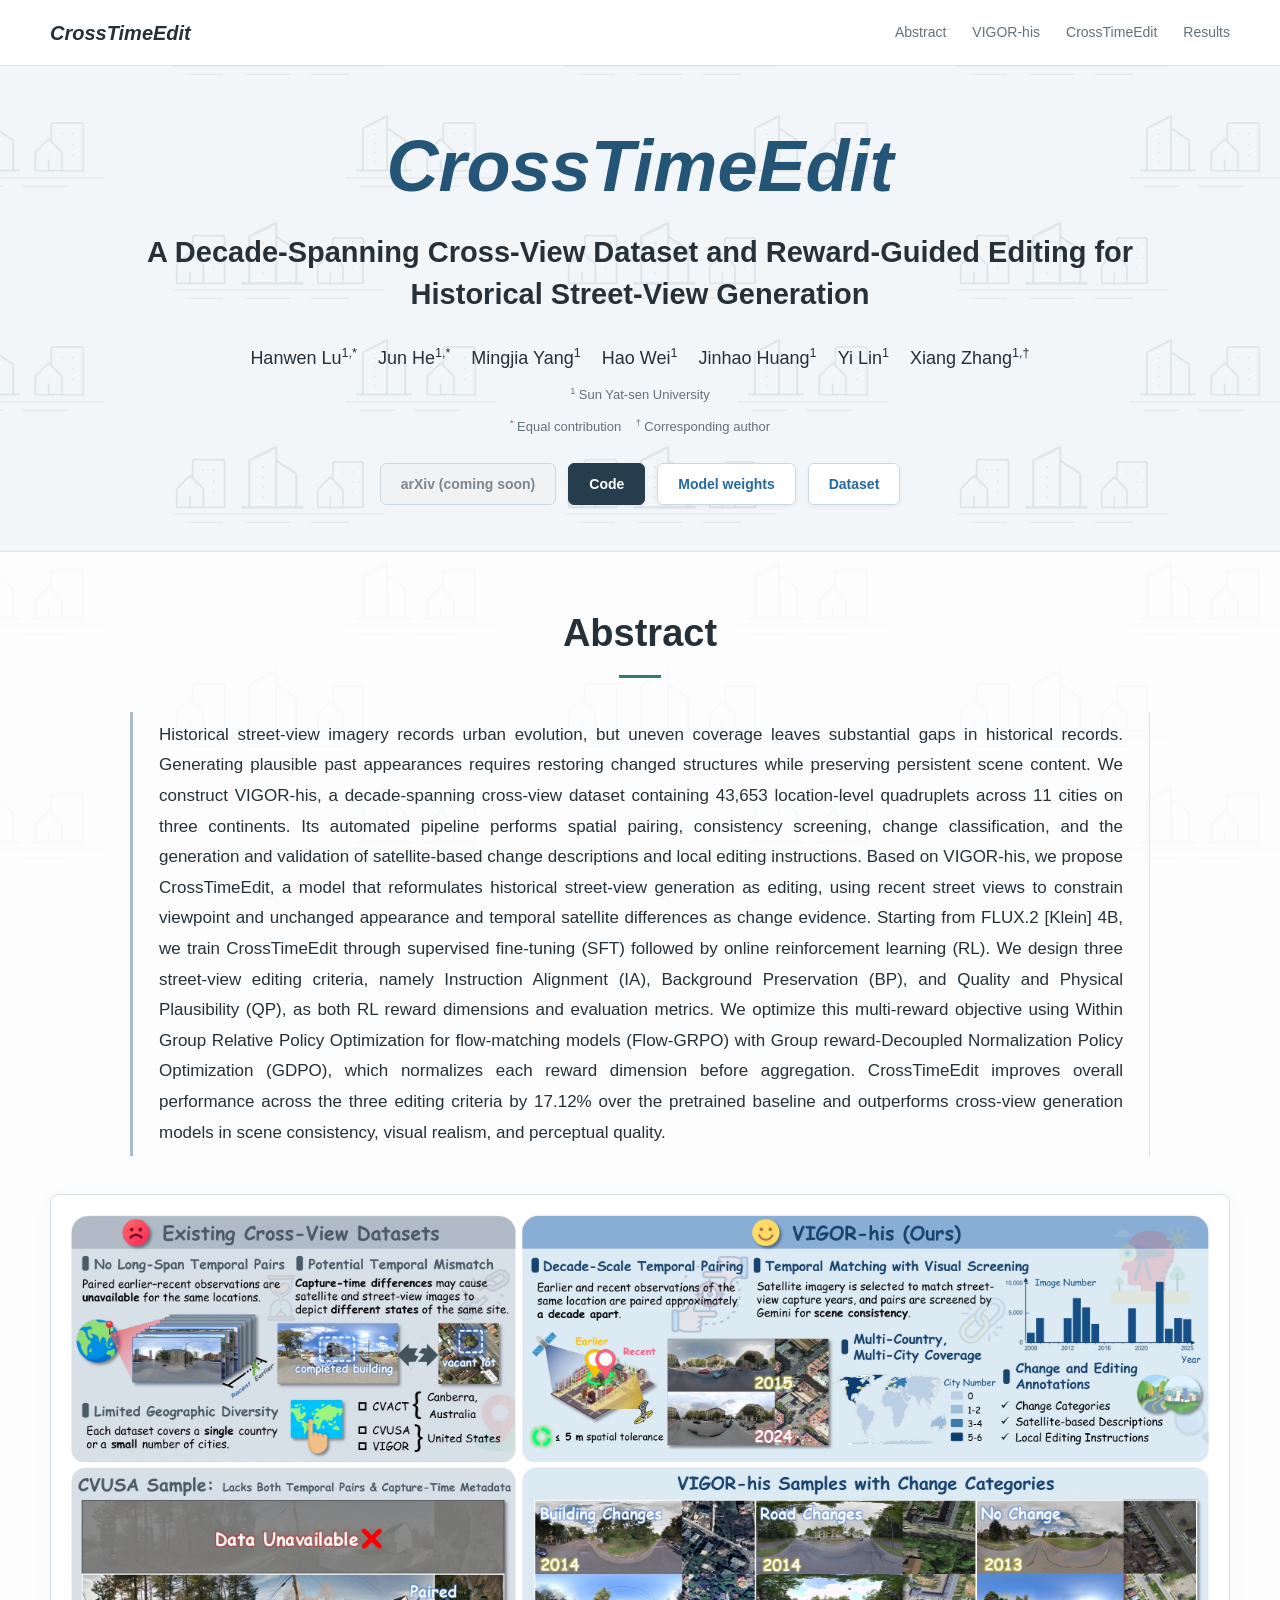
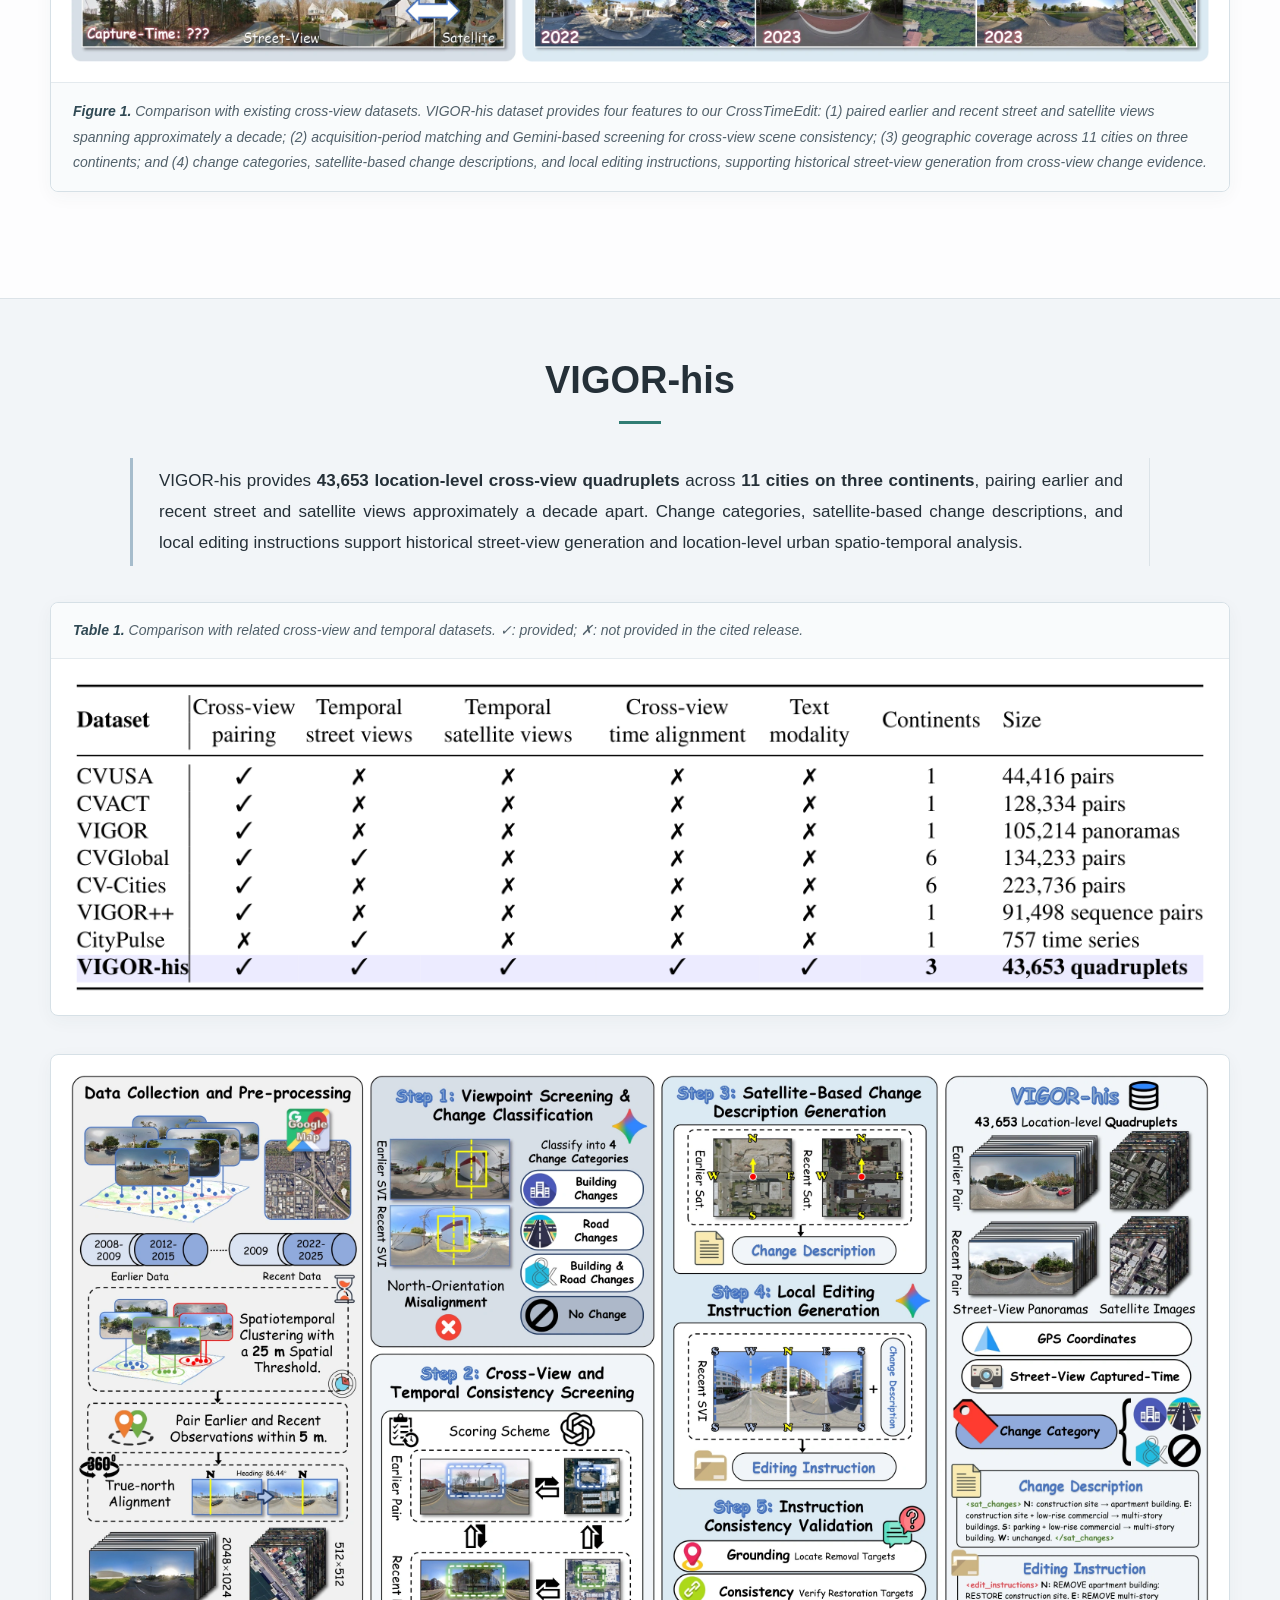
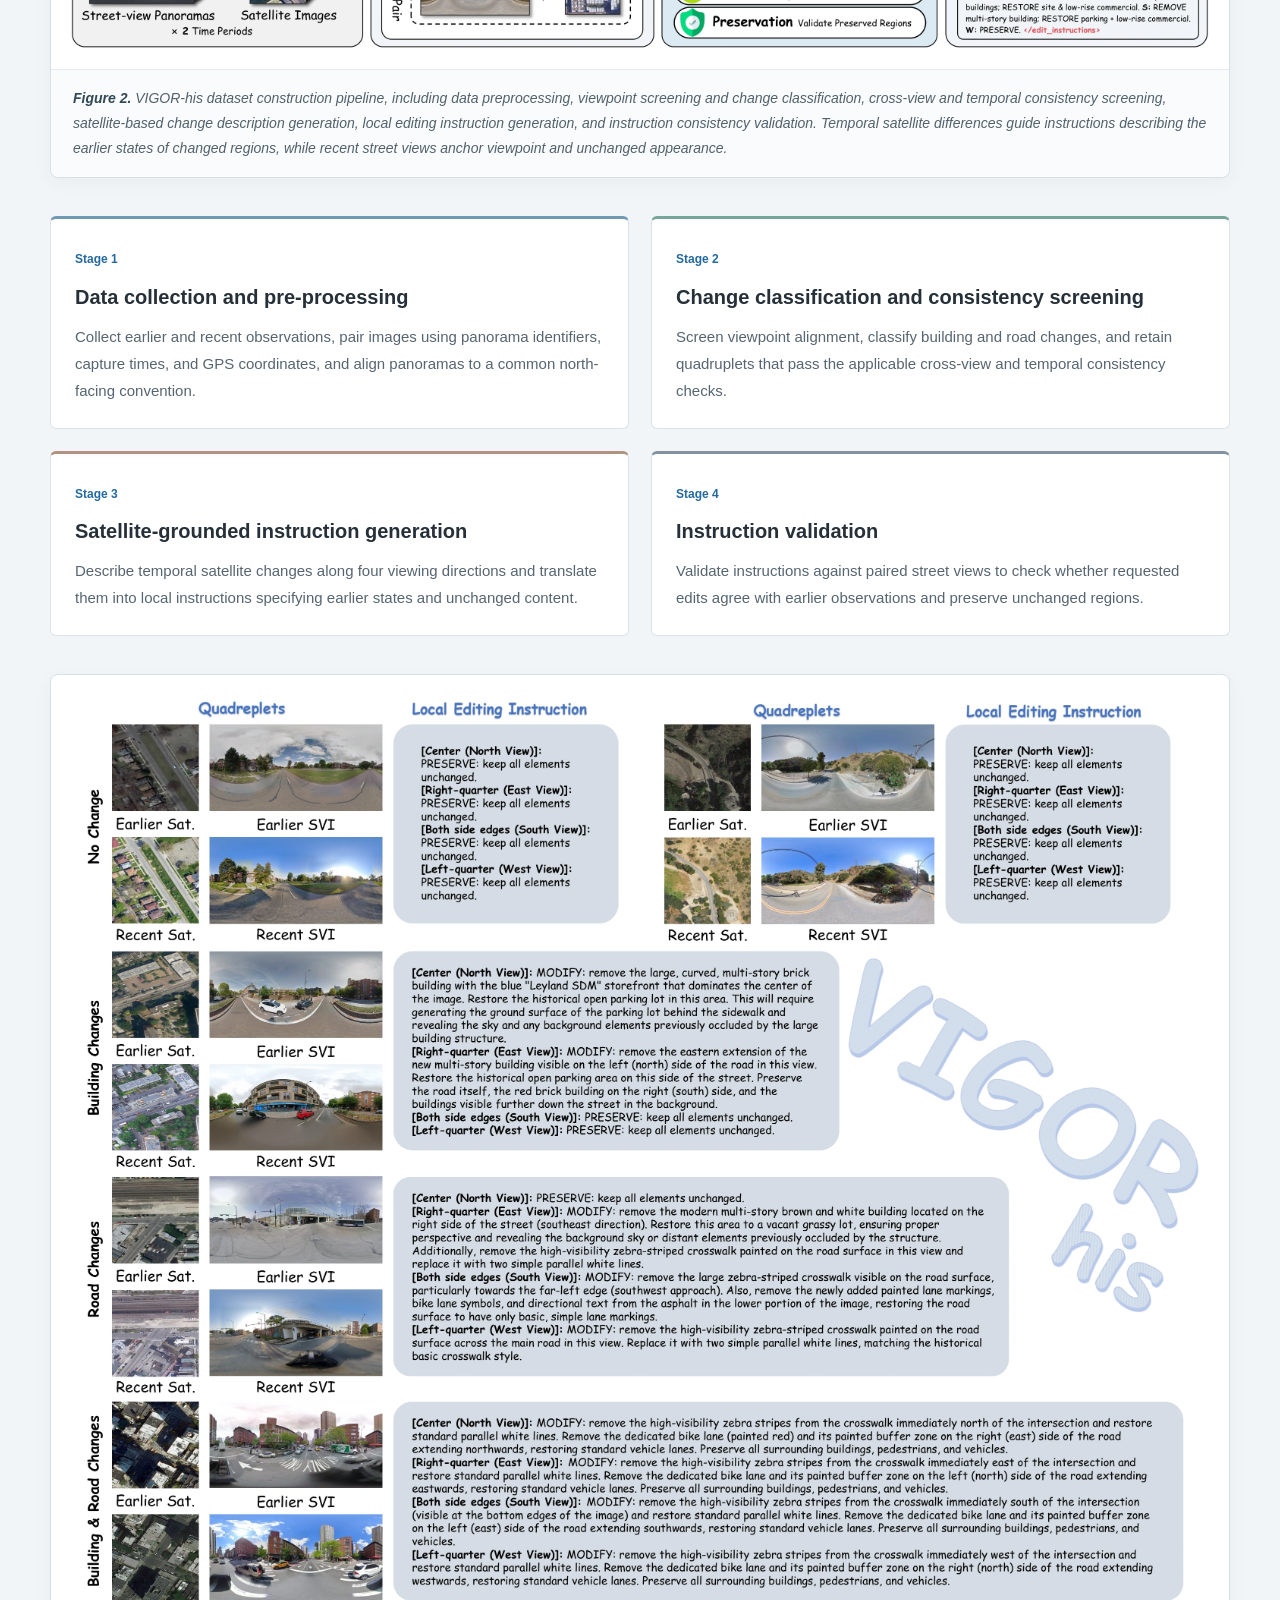
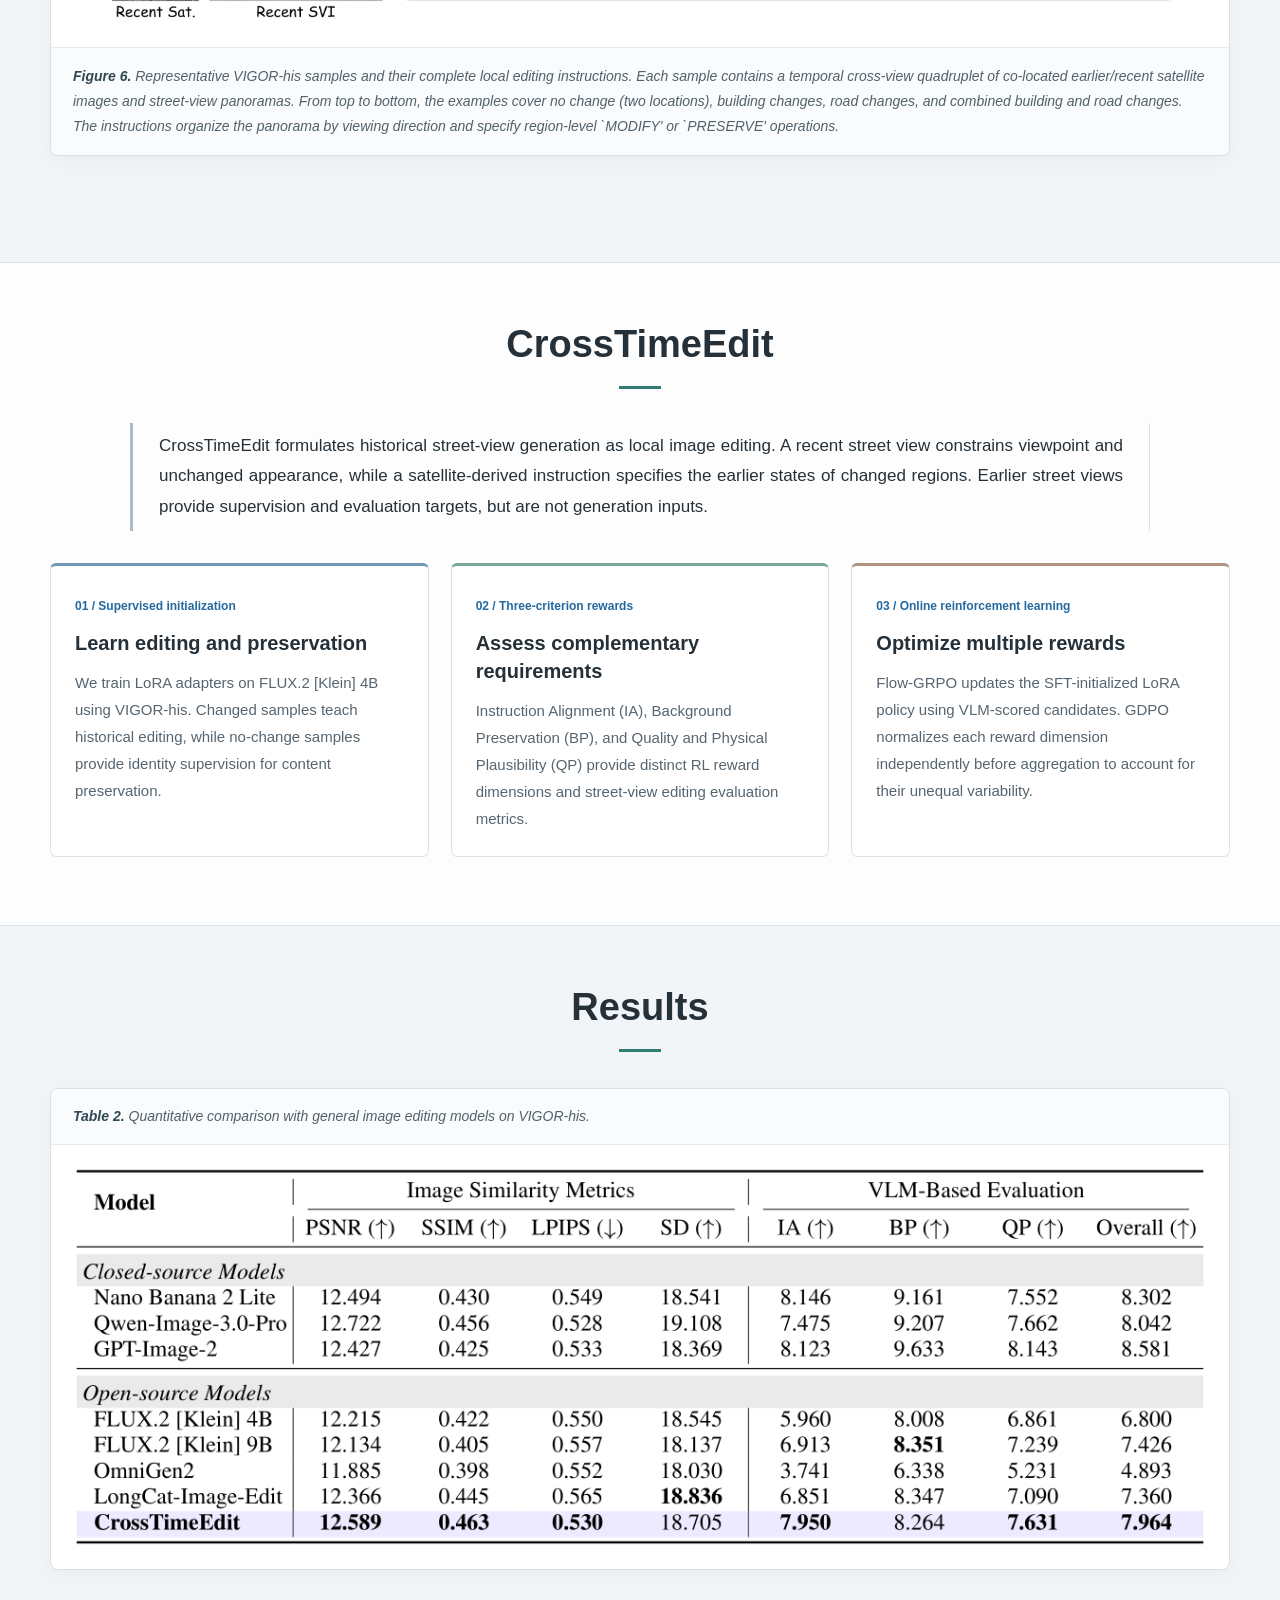
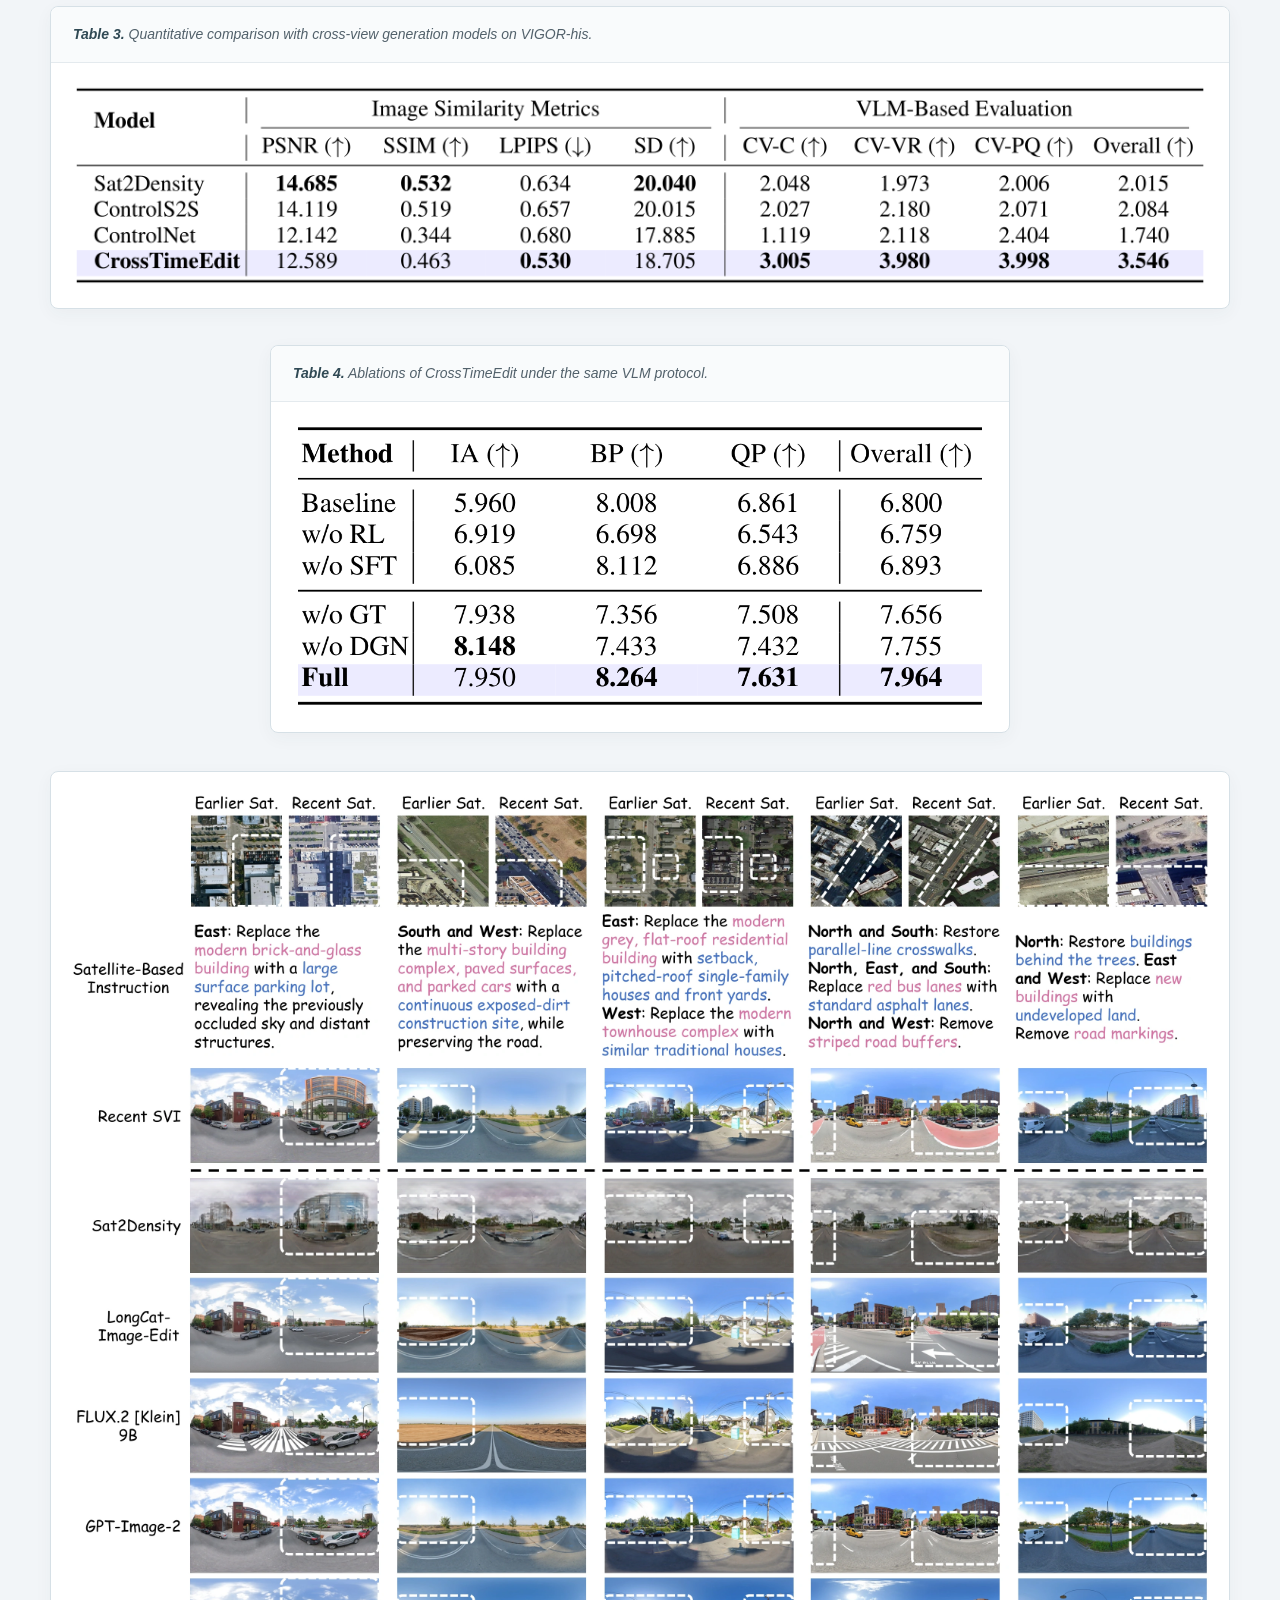
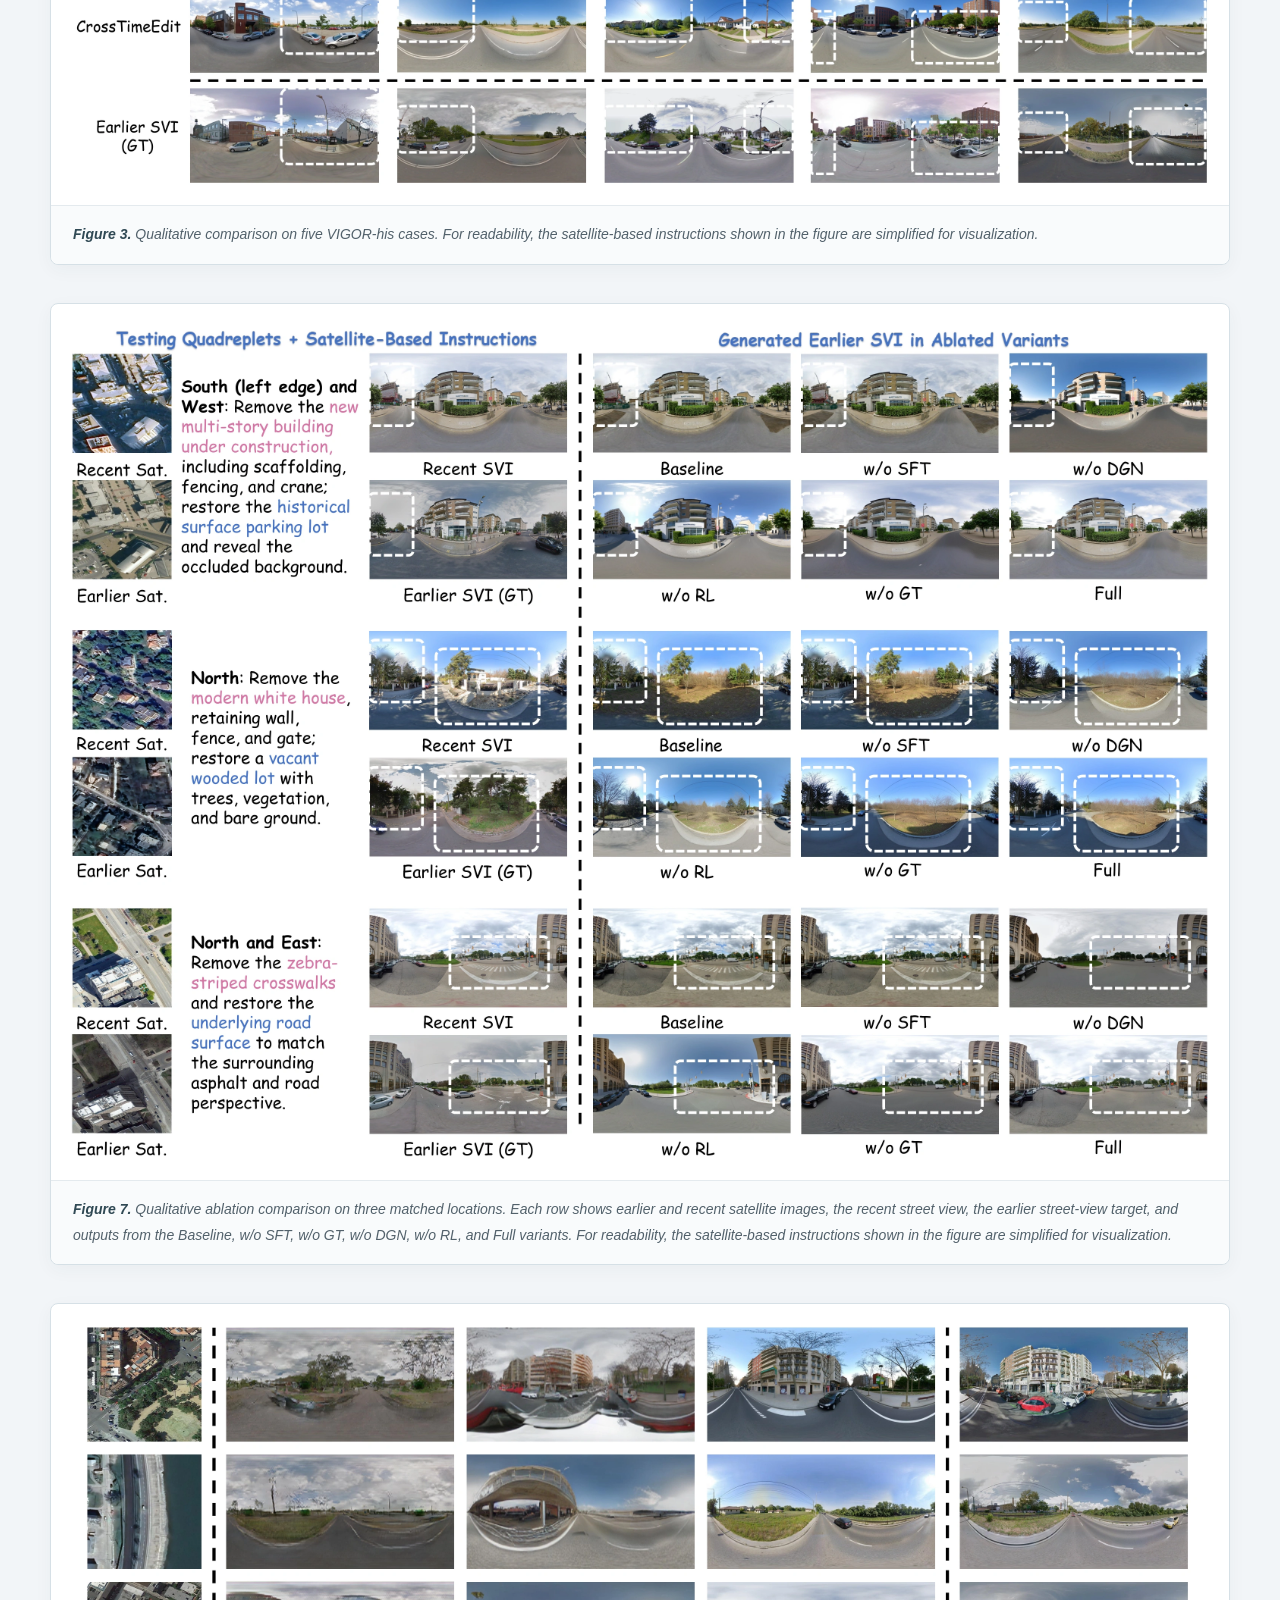
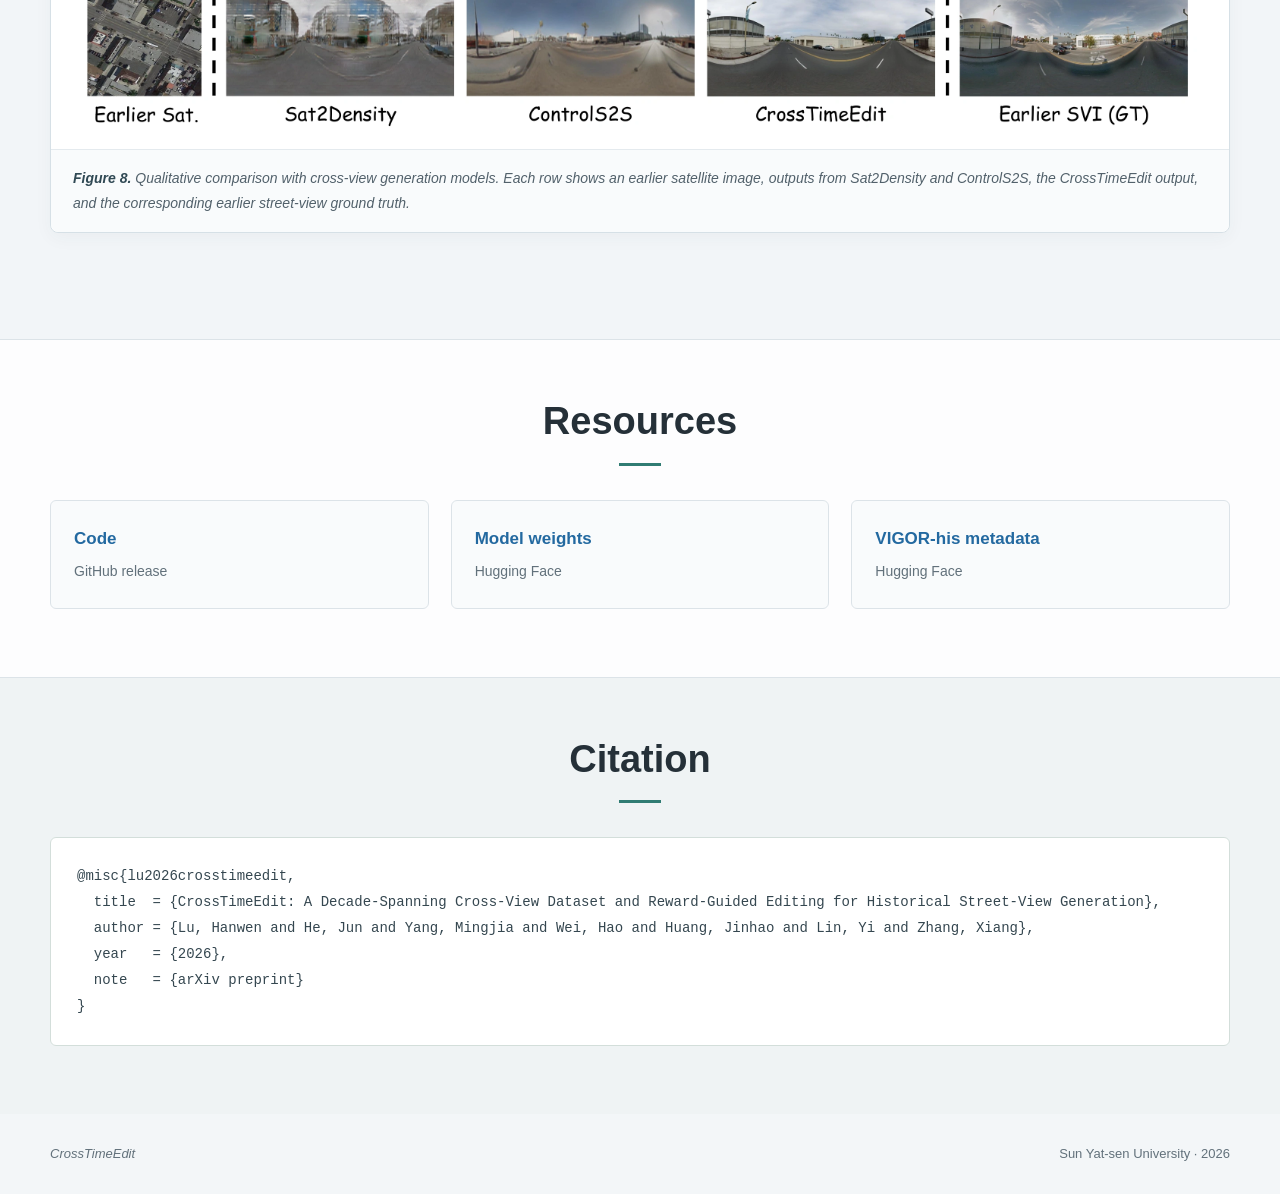
==== site/index.html @ 760889ae "Initial public release" ====
<!doctype html>
<html lang="en">
<head>
<meta charset="utf-8">
<meta name="viewport" content="width=device-width, initial-scale=1">
<meta name="description" content="CrossTimeEdit and VIGOR-his: a decade-spanning cross-view dataset and reward-guided editing for historical street-view generation.">
<title>CrossTimeEdit</title>
<link rel="stylesheet" href="style.v4.css?v=20260928-city-70">
</head>
<body>
<div class="map-backdrop" aria-hidden="true"></div>
<header class="topbar"><a class="brand" href="#top"><em>CrossTimeEdit</em></a><nav aria-label="Primary navigation"><a href="#abstract">Abstract</a><a href="#dataset">VIGOR-his</a><a href="#method">CrossTimeEdit</a><a href="#results">Results</a></nav></header>
<main id="top">
<section class="hero wrap">
<h1><em>CrossTimeEdit</em></h1>
<p class="subtitle"><strong>A Decade-Spanning Cross-View Dataset and Reward-Guided Editing for Historical Street-View Generation</strong></p>
<p class="authors"><span>Hanwen Lu<sup>1,*</sup></span> <span>Jun He<sup>1,*</sup></span> <span>Mingjia Yang<sup>1</sup></span> <span>Hao Wei<sup>1</sup></span> <span>Jinhao Huang<sup>1</sup></span> <span>Yi Lin<sup>1</sup></span> <span>Xiang Zhang<sup>1,†</sup></span></p>
<p class="affiliation notes"><sup>1</sup> Sun Yat-sen University</p><p class="notes"><sup>*</sup> Equal contribution &nbsp;&nbsp; <sup>†</sup> Corresponding author</p>
<div class="actions"><span class="button unavailable" aria-disabled="true">arXiv (coming soon)</span><a class="button primary" href="https://github.com/LuHanwen67/CrossTimeEdit-release">Code</a><a class="button" href="https://huggingface.co/LuHanwen/CrossTimeEdit-LoRA">Model weights</a><a class="button" href="https://huggingface.co/datasets/LuHanwen/VIGOR-his-metadata">Dataset</a></div>
</section>
<section class="section wrap" id="abstract"><h2>Abstract</h2><div class="prose"><p>Historical street-view imagery records urban evolution, but uneven coverage leaves substantial gaps in historical records. Generating plausible past appearances requires restoring changed structures while preserving persistent scene content. We construct VIGOR-his, a decade-spanning cross-view dataset containing 43,653 location-level quadruplets across 11 cities on three continents. Its automated pipeline performs spatial pairing, consistency screening, change classification, and the generation and validation of satellite-based change descriptions and local editing instructions. Based on VIGOR-his, we propose CrossTimeEdit, a model that reformulates historical street-view generation as editing, using recent street views to constrain viewpoint and unchanged appearance and temporal satellite differences as change evidence. Starting from FLUX.2 [Klein] 4B, we train CrossTimeEdit through supervised fine-tuning (SFT) followed by online reinforcement learning (RL). We design three street-view editing criteria, namely Instruction Alignment (IA), Background Preservation (BP), and Quality and Physical Plausibility (QP), as both RL reward dimensions and evaluation metrics. We optimize this multi-reward objective using Within Group Relative Policy Optimization for flow-matching models (Flow-GRPO) with Group reward-Decoupled Normalization Policy Optimization (GDPO), which normalizes each reward dimension before aggregation. CrossTimeEdit improves overall performance across the three editing criteria by 17.12% over the pretrained baseline and outperforms cross-view generation models in scene consistency, visual realism, and perceptual quality.</p></div><figure id="figure-1"><a href="assets/figure1.webp" target="_blank" rel="noopener" aria-label="Open Figure 1 at full resolution"><img width="3000" height="1179" src="assets/figure1.webp" alt="Comparison with existing cross-view datasets. VIGOR-his dataset provides four features to our CrossTimeEdit: (1) paired earlier and recent street and satellite views spanning approximately a decade; (2) acquisition-period matching and Gemini-based screening for cross-view scene consistency; (3) geographic coverage across 11 cities on three continents; and (4) change categories, satellite-based change descriptions, and local editing instructions, supporting historical street-view generation from cross-view change evidence." fetchpriority="high"></a><figcaption><em><strong>Figure 1.</strong> Comparison with existing cross-view datasets. VIGOR-his dataset provides four features to our CrossTimeEdit: (1) paired earlier and recent street and satellite views spanning approximately a decade; (2) acquisition-period matching and Gemini-based screening for cross-view scene consistency; (3) geographic coverage across 11 cities on three continents; and (4) change categories, satellite-based change descriptions, and local editing instructions, supporting historical street-view generation from cross-view change evidence.</em></figcaption></figure></section>
<section class="section wrap" id="dataset"><h2>VIGOR-his</h2>
<div class="prose"><p>VIGOR-his provides <strong>43,653 location-level cross-view quadruplets</strong> across <strong>11 cities on three continents</strong>, pairing earlier and recent street and satellite views approximately a decade apart. Change categories, satellite-based change descriptions, and local editing instructions support historical street-view generation and location-level urban spatio-temporal analysis.</p></div>
<figure class="pdf-table" id="table-1"><p class="table-caption" id="table-1-caption"><em><strong>Table 1.</strong> Comparison with related cross-view and temporal datasets. ✓: provided; ✗: not provided in the cited release.</em></p><a href="assets/table1.png" target="_blank" rel="noopener" aria-label="Open Table 1 at full resolution"><img src="assets/table1.png" width="2400" height="666" alt="Table 1, cropped directly from the paper PDF. Table 1. Comparison with related cross-view and temporal datasets. ✓: provided; ✗: not provided in the cited release." loading="lazy"></a></figure>
<figure id="figure-2"><a href="assets/figure2.webp" target="_blank" rel="noopener" aria-label="Open Figure 2 at full resolution"><img width="3000" height="1512" src="assets/figure2.webp" alt="VIGOR-his dataset construction pipeline, including data preprocessing, viewpoint screening and change classification, cross-view and temporal consistency screening, satellite-based change description generation, local editing instruction generation, and instruction consistency validation. Temporal satellite differences guide instructions describing the earlier states of changed regions, while recent street views anchor viewpoint and unchanged appearance." loading="lazy"></a><figcaption><em><strong>Figure 2.</strong> VIGOR-his dataset construction pipeline, including data preprocessing, viewpoint screening and change classification, cross-view and temporal consistency screening, satellite-based change description generation, local editing instruction generation, and instruction consistency validation. Temporal satellite differences guide instructions describing the earlier states of changed regions, while recent street views anchor viewpoint and unchanged appearance.</em></figcaption></figure>
<div class="stages"><article><span class="stage-label">Stage 1</span><h3>Data collection and pre-processing</h3><p>Collect earlier and recent observations, pair images using panorama identifiers, capture times, and GPS coordinates, and align panoramas to a common north-facing convention.</p></article>
<article><span class="stage-label">Stage 2</span><h3>Change classification and consistency screening</h3><p>Screen viewpoint alignment, classify building and road changes, and retain quadruplets that pass the applicable cross-view and temporal consistency checks.</p></article>
<article><span class="stage-label">Stage 3</span><h3>Satellite-grounded instruction generation</h3><p>Describe temporal satellite changes along four viewing directions and translate them into local instructions specifying earlier states and unchanged content.</p></article>
<article><span class="stage-label">Stage 4</span><h3>Instruction validation</h3><p>Validate instructions against paired street views to check whether requested edits agree with earlier observations and preserve unchanged regions.</p></article></div>
<figure id="figure-6"><a href="assets/figure6.webp" target="_blank" rel="noopener" aria-label="Open Figure 6 at full resolution"><img width="3000" height="2455" src="assets/figure6.webp" alt="Representative VIGOR-his samples and their complete local editing instructions. Each sample contains a temporal cross-view quadruplet of co-located earlier/recent satellite images and street-view panoramas. From top to bottom, the examples cover no change (two locations), building changes, road changes, and combined building and road changes. The instructions organize the panorama by viewing direction and specify region-level `MODIFY' or `PRESERVE' operations." loading="lazy"></a><figcaption><em><strong>Figure 6.</strong> Representative VIGOR-his samples and their complete local editing instructions. Each sample contains a temporal cross-view quadruplet of co-located earlier/recent satellite images and street-view panoramas. From top to bottom, the examples cover no change (two locations), building changes, road changes, and combined building and road changes. The instructions organize the panorama by viewing direction and specify region-level `MODIFY' or `PRESERVE' operations.</em></figcaption></figure>
</section>
<section class="section wrap" id="method"><h2>CrossTimeEdit</h2>
<div class="prose"><p>CrossTimeEdit formulates historical street-view generation as local image editing. A recent street view constrains viewpoint and unchanged appearance, while a satellite-derived instruction specifies the earlier states of changed regions. Earlier street views provide supervision and evaluation targets, but are not generation inputs.</p></div>
<div class="method-steps"><article><span class="stage-label">01 / Supervised initialization</span><h3>Learn editing and preservation</h3><p>We train LoRA adapters on FLUX.2 [Klein] 4B using VIGOR-his. Changed samples teach historical editing, while no-change samples provide identity supervision for content preservation.</p></article>
<article><span class="stage-label">02 / Three-criterion rewards</span><h3>Assess complementary requirements</h3><p>Instruction Alignment (IA), Background Preservation (BP), and Quality and Physical Plausibility (QP) provide distinct RL reward dimensions and street-view editing evaluation metrics.</p></article>
<article><span class="stage-label">03 / Online reinforcement learning</span><h3>Optimize multiple rewards</h3><p>Flow-GRPO updates the SFT-initialized LoRA policy using VLM-scored candidates. GDPO normalizes each reward dimension independently before aggregation to account for their unequal variability.</p></article></div></section>
<section class="section wrap" id="results"><h2>Results</h2>
<figure class="pdf-table" id="table-2"><p class="table-caption" id="table-2-caption"><em><strong>Table 2.</strong> Quantitative comparison with general image editing models on VIGOR-his.</em></p><a href="assets/table2.png" target="_blank" rel="noopener" aria-label="Open Table 2 at full resolution"><img src="assets/table2.png" width="2400" height="810" alt="Table 2, cropped directly from the paper PDF. Table 2. Quantitative comparison with general image editing models on VIGOR-his." loading="lazy"></a></figure>
<figure class="pdf-table" id="table-3"><p class="table-caption" id="table-3-caption"><em><strong>Table 3.</strong> Quantitative comparison with cross-view generation models on VIGOR-his.</em></p><a href="assets/table3.png" target="_blank" rel="noopener" aria-label="Open Table 3 at full resolution"><img src="assets/table3.png" width="2400" height="432" alt="Table 3, cropped directly from the paper PDF. Table 3. Quantitative comparison with cross-view generation models on VIGOR-his." loading="lazy"></a></figure>
<figure class="pdf-table compact-table" id="table-4"><p class="table-caption" id="table-4-caption"><em><strong>Table 4.</strong> Ablations of CrossTimeEdit under the same VLM protocol.</em></p><a href="assets/table4.png" target="_blank" rel="noopener" aria-label="Open Table 4 at full resolution"><img src="assets/table4.png" width="1212" height="504" alt="Table 4, cropped directly from the paper PDF. Table 4. Ablations of CrossTimeEdit under the same VLM protocol." loading="lazy"></a></figure>
<figure id="figure-3"><a href="assets/figure3.webp" target="_blank" rel="noopener" aria-label="Open Figure 3 at full resolution"><img width="3000" height="2618" src="assets/figure3.webp" alt="Qualitative comparison on five VIGOR-his cases. For readability, the satellite-based instructions shown in the figure are simplified for visualization." loading="lazy"></a><figcaption><em><strong>Figure 3.</strong> Qualitative comparison on five VIGOR-his cases. For readability, the satellite-based instructions shown in the figure are simplified for visualization.</em></figcaption></figure>
<figure id="figure-7"><a href="assets/figure7.webp" target="_blank" rel="noopener" aria-label="Open Figure 7 at full resolution"><img width="3000" height="2206" src="assets/figure7.webp" alt="Qualitative ablation comparison on three matched locations. Each row shows earlier and recent satellite images, the recent street view, the earlier street-view target, and outputs from the Baseline, w/o SFT, w/o GT, w/o DGN, w/o RL, and Full variants. For readability, the satellite-based instructions shown in the figure are simplified for visualization." loading="lazy"></a><figcaption><em><strong>Figure 7.</strong> Qualitative ablation comparison on three matched locations. Each row shows earlier and recent satellite images, the recent street view, the earlier street-view target, and outputs from the Baseline, w/o SFT, w/o GT, w/o DGN, w/o RL, and Full variants. For readability, the satellite-based instructions shown in the figure are simplified for visualization.</em></figcaption></figure>
<figure id="figure-8"><a href="assets/figure8.webp" target="_blank" rel="noopener" aria-label="Open Figure 8 at full resolution"><img width="3000" height="1068" src="assets/figure8.webp" alt="Qualitative comparison with cross-view generation models. Each row shows an earlier satellite image, outputs from Sat2Density and ControlS2S, the CrossTimeEdit output, and the corresponding earlier street-view ground truth." loading="lazy"></a><figcaption><em><strong>Figure 8.</strong> Qualitative comparison with cross-view generation models. Each row shows an earlier satellite image, outputs from Sat2Density and ControlS2S, the CrossTimeEdit output, and the corresponding earlier street-view ground truth.</em></figcaption></figure>
</section>
<section class="section wrap" id="resources"><h2>Resources</h2><div class="resources"><a href="https://github.com/LuHanwen67/CrossTimeEdit-release"><strong>Code</strong><span>GitHub release</span></a><a href="https://huggingface.co/LuHanwen/CrossTimeEdit-LoRA"><strong>Model weights</strong><span>Hugging Face</span></a><a href="https://huggingface.co/datasets/LuHanwen/VIGOR-his-metadata"><strong>VIGOR-his metadata</strong><span>Hugging Face</span></a></div></section>
<section class="section wrap" id="citation"><h2>Citation</h2><pre><code>@misc{lu2026crosstimeedit,
  title  = {CrossTimeEdit: A Decade-Spanning Cross-View Dataset and Reward-Guided Editing for Historical Street-View Generation},
  author = {Lu, Hanwen and He, Jun and Yang, Mingjia and Wei, Hao and Huang, Jinhao and Lin, Yi and Zhang, Xiang},
  year   = {2026},
  note   = {arXiv preprint}
}</code></pre></section>
</main><footer class="wrap"><em>CrossTimeEdit</em><span>Sun Yat-sen University · 2026</span></footer>
</body>
</html>
---- site/style.v4.css ----
:root { --ink:#253038; --muted:#62717b; --line:#dce3e8; --accent:#2369a0; --green:#307c73; --paper:#f3f6f8; }
* { box-sizing:border-box; letter-spacing:0; }
html { scroll-behavior:smooth; scroll-padding-top:90px; }
body { margin:0; background:var(--paper); color:var(--ink); font:17px/1.8 "Segoe UI",Arial,sans-serif; }
body { isolation:isolate; }
.map-backdrop { position:fixed; inset:0; z-index:-1; overflow:hidden; pointer-events:none; }
.map-backdrop::before { content:""; position:absolute; inset:-240px; opacity:.15; background-image:url("assets/city-lineart.svg"); background-size:392px 224px; animation:map-drift 22s linear infinite alternate; will-change:transform; }
@keyframes map-drift { from { transform:translate3d(-35px,-25px,0); } to { transform:translate3d(65px,45px,0); } }
a { color:var(--accent); text-decoration:none; }
a:hover { text-decoration:underline; }
a:focus-visible { outline:3px solid var(--accent); outline-offset:4px; }
.wrap { width:min(1180px,calc(100% - 48px)); margin-inline:auto; }
.topbar { min-height:66px; padding:12px max(24px,calc((100% - 1180px)/2)); display:flex; align-items:center; justify-content:space-between; gap:24px; border-bottom:1px solid var(--line); background:#fffffff5; position:sticky; top:0; z-index:4; backdrop-filter:blur(12px); }
.brand { font-weight:750; font-size:20px; color:var(--ink); }
nav { display:flex; gap:26px; font-size:14px; }
nav a { color:var(--muted); }
nav a:hover { color:var(--accent); }
.hero { padding:60px 0 46px; text-align:center; }
h1 { font-size:72px; line-height:1.12; margin:0 0 24px; font-weight:800; }
h1 em { color:#245577; }
.subtitle { max-width:1010px; margin:0 auto 26px; font-size:29px; line-height:1.45; }
.authors { margin:0 auto; max-width:1030px; font-size:18px; line-height:1.9; }
.authors span { display:inline-block; margin:0 8px; white-space:nowrap; }
.affiliation.notes { margin:8px 0; }
.notes { margin:0; color:var(--muted); font-size:13px; }
sup { font-size:.7em; }
.actions { display:flex; justify-content:center; flex-wrap:wrap; gap:12px; margin-top:25px; }
.button { display:inline-flex; align-items:center; justify-content:center; min-height:42px; padding:9px 20px; border:1px solid #cdd9e2; background:white; border-radius:6px; font-size:14px; line-height:1.5; font-weight:600; box-shadow:0 2px 4px #243e5010; transition:background .15s,border-color .15s; }
.button:hover { text-decoration:none; border-color:var(--accent); background:#edf5fa; }
.button.primary { background:#263d4e; color:#fff; border-color:#263d4e; }
.button.primary:hover { background:#34556b; }
.unavailable { color:#7b868e; background:#f0f2f4; box-shadow:none; }
.section.wrap { display:block; width:100%; min-width:0; margin:0; padding:58px max(24px,calc((100% - 1180px)/2)) 68px; border-top:1px solid var(--line); }
#abstract,#method,#resources { background:rgba(255,255,255,.78); }
#dataset,#results { background:rgba(241,245,247,.66); }
#citation { background:rgba(237,243,242,.78); }
.section h2 { text-align:center; font-size:38px; line-height:1.25; font-weight:800; margin:0 0 34px; }
.section h2::after { content:""; display:block; width:42px; height:3px; background:var(--green); margin:17px auto 0; }
.prose { max-width:1020px; margin:0 auto 32px; padding:8px 26px; border-left:3px solid #a6bccc; border-right:1px solid var(--line); }
.prose p { margin:0; text-align:justify; }
figure { display:block; width:100%; min-width:0; margin:38px auto; background:#fff; border:1px solid #d6e0e6; border-radius:8px; box-shadow:0 5px 18px #233a4b0b; }
figure img { display:block; width:100%; max-width:100%; height:auto; background:#fff; }
figure > a { display:block; margin:20px; cursor:zoom-in; }
figcaption,.table-caption { color:#52616b; font-size:14px; line-height:1.8; text-align:left; overflow-wrap:break-word; }
figcaption { display:block; width:100%; margin:0; padding:16px 22px; border-top:1px solid #e4eaee; background:#f9fbfc; border-radius:0 0 8px 8px; }
figcaption strong,.table-caption strong { color:#304954; }
.pdf-table { margin:36px auto; }
.table-caption { margin:0; padding:15px 22px; background:#f9fbfc; border-bottom:1px solid #e4eaee; border-radius:8px 8px 0 0; }
.compact-table { max-width:740px; }
.stages { display:grid; grid-template-columns:repeat(2,minmax(0,1fr)); gap:22px; margin:36px auto; }
.method-steps { display:grid; grid-template-columns:repeat(3,minmax(0,1fr)); gap:22px; margin-top:32px; }
article { min-width:0; border:1px solid var(--line); border-top:3px solid #7299b2; border-radius:6px; background:#fff; padding:24px; }
article:nth-child(2) { border-top-color:#79a69a; }
article:nth-child(3) { border-top-color:#b29382; }
article:nth-child(4) { border-top-color:#83929d; }
.stage-label { color:var(--accent); font-size:12px; font-weight:700; }
h3 { font-size:20px; line-height:1.4; margin:9px 0 12px; font-weight:700; }
article p { font-size:15px; line-height:1.8; margin:0; color:#566570; }
.resources { display:grid; grid-template-columns:repeat(3,minmax(0,1fr)); gap:22px; }
.resources > a { padding:23px; border:1px solid var(--line); border-radius:6px; background:#f9fbfc; transition:background .15s; }
.resources > a:hover { background:#eaf2f6; text-decoration:none; }
.resources strong,.resources span { display:block; }
.resources span { color:var(--muted); font-size:14px; margin-top:5px; }
pre { margin:0; padding:26px; overflow:auto; border:1px solid #d3deda; border-radius:6px; background:#fff; color:#354750; font:14px/1.85 Consolas,monospace; }
footer { padding:28px 0; display:flex; justify-content:space-between; color:var(--muted); font-size:13px; }
@media(max-width:850px) { .method-steps { grid-template-columns:1fr; } h1 { font-size:60px; } .subtitle { font-size:25px; } }
@media(max-width:600px) {
.wrap { width:calc(100% - 32px); } body { font-size:16px; }
.map-backdrop::before { background-size:294px 168px; opacity:.12; }
.topbar { padding:12px 16px; flex-direction:column; gap:8px; position:static; }
nav { gap:16px; font-size:12px; flex-wrap:wrap; justify-content:center; }
.hero { padding:34px 0 30px; } h1 { font-size:40px; margin-bottom:18px; } .subtitle { font-size:21px; }
.authors { font-size:16px; } .section.wrap { padding:36px 16px 42px; }
.section h2 { font-size:30px; margin-bottom:26px; }
.prose { padding:4px 14px; border-right:0; } .prose p { text-align:left; }
.stages,.resources { grid-template-columns:1fr; gap:16px; } article { padding:20px; }
figure { margin:26px auto; } figure > a { margin:8px; }
figcaption,.table-caption { font-size:13px; padding:13px 15px; }
.button { padding:9px 14px; }
pre { padding:18px; font-size:12px; }
footer { flex-direction:column; gap:6px; }
}
@media(prefers-reduced-motion:reduce) { html { scroll-behavior:auto; } .button,.resources > a { transition:none; } .map-backdrop::before { animation:none; will-change:auto; } }
@media print { .map-backdrop { display:none; } }
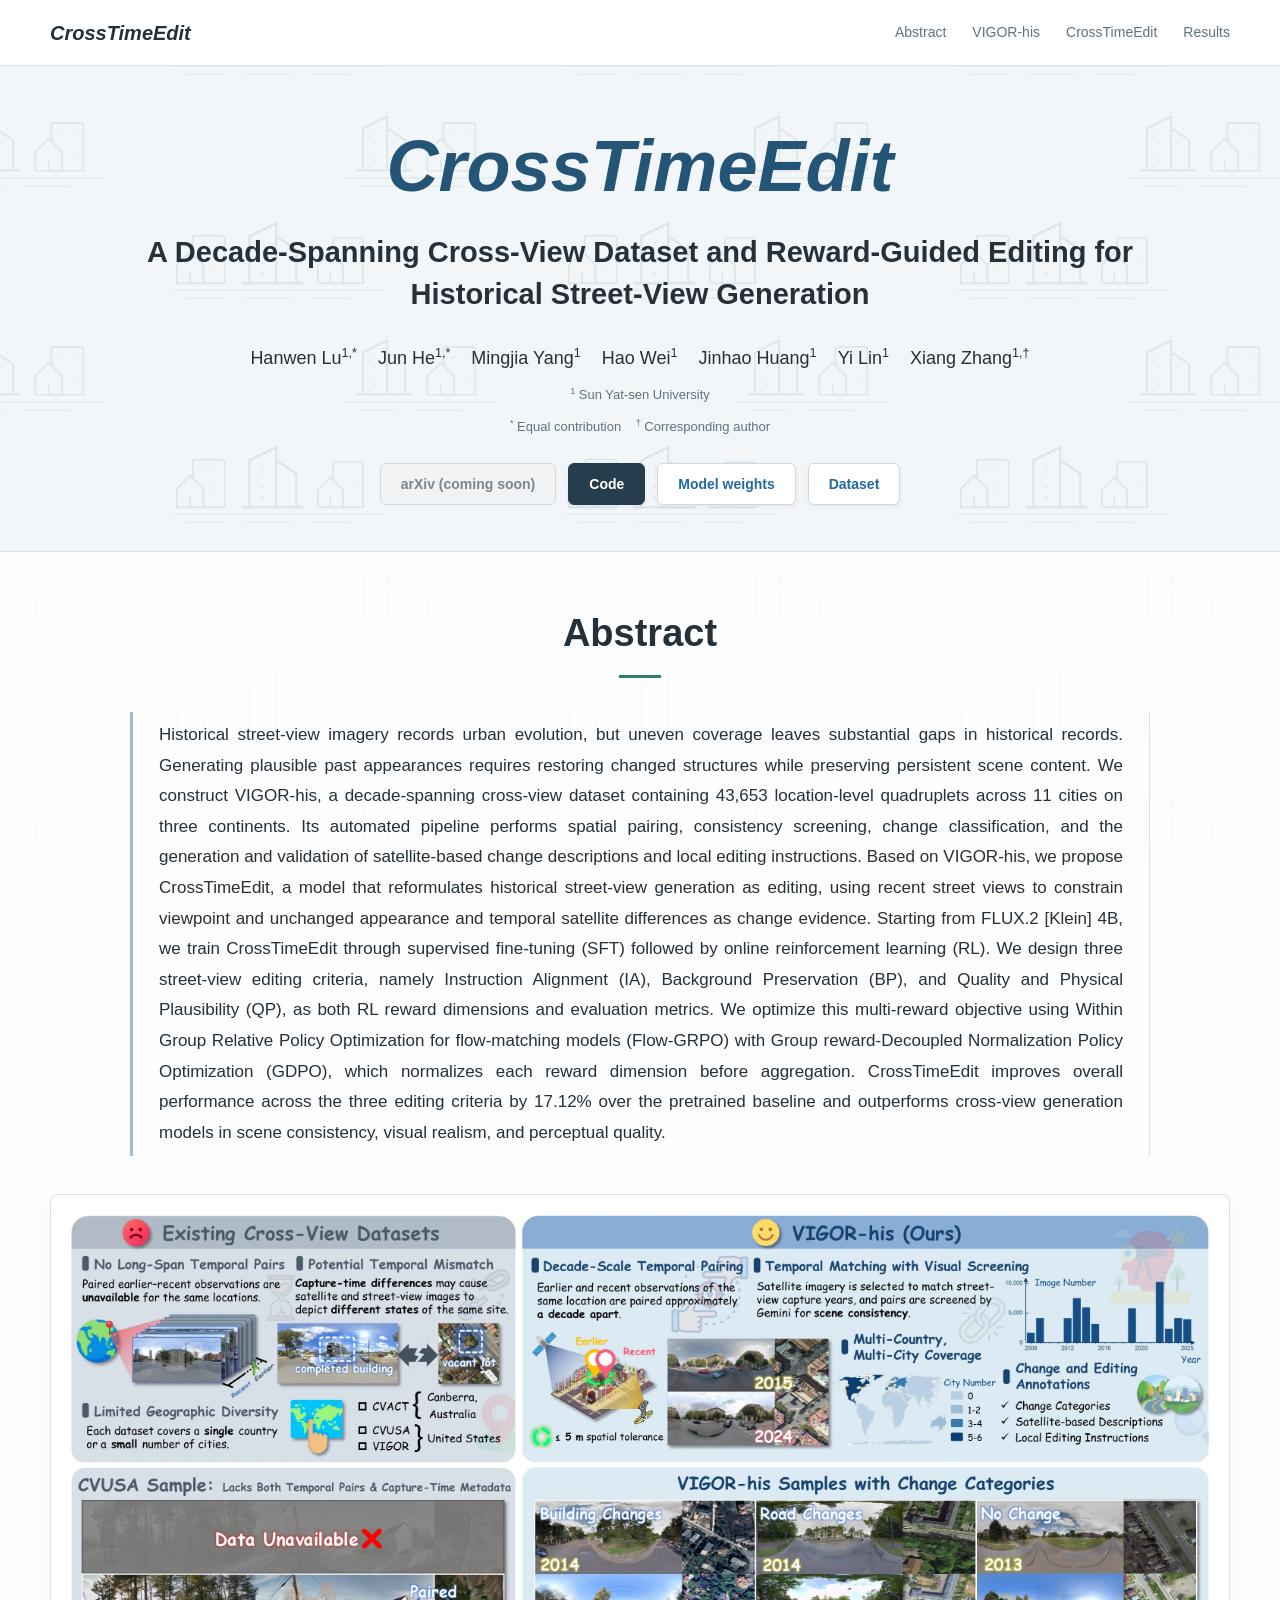
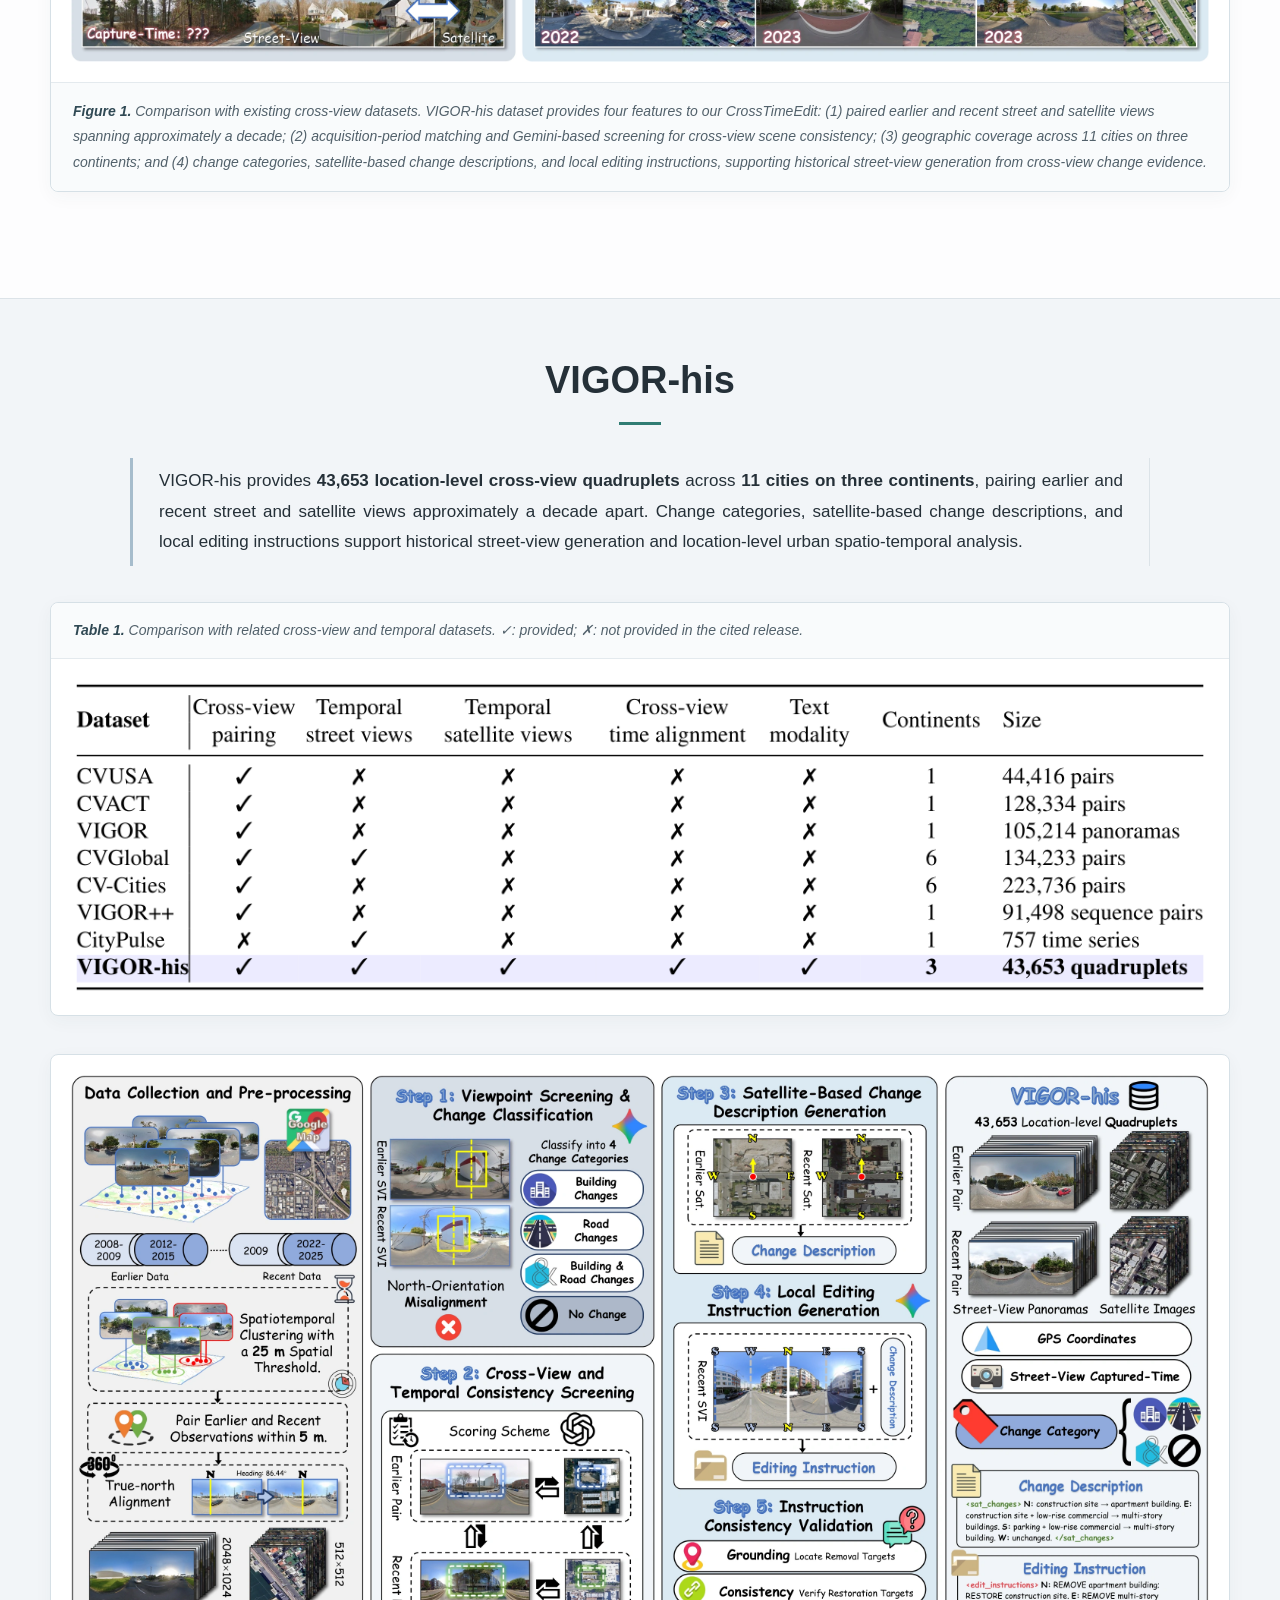
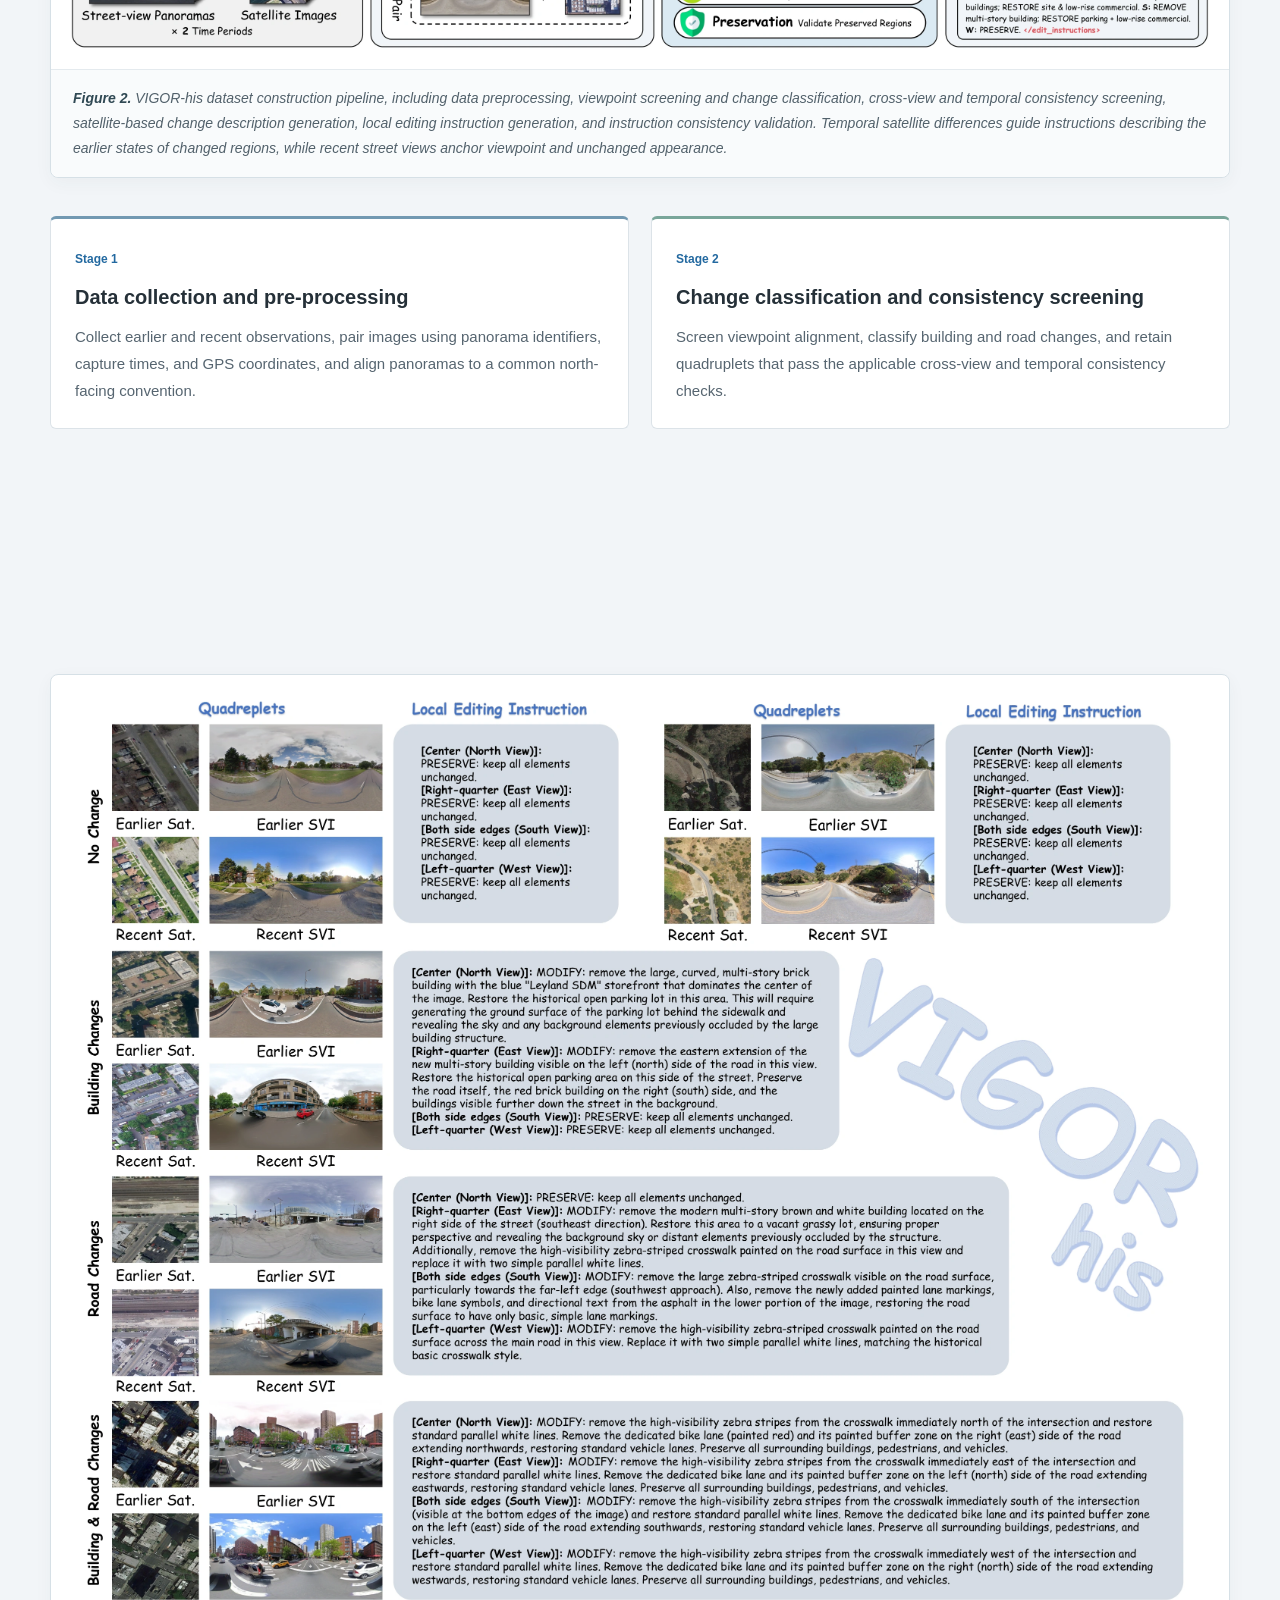
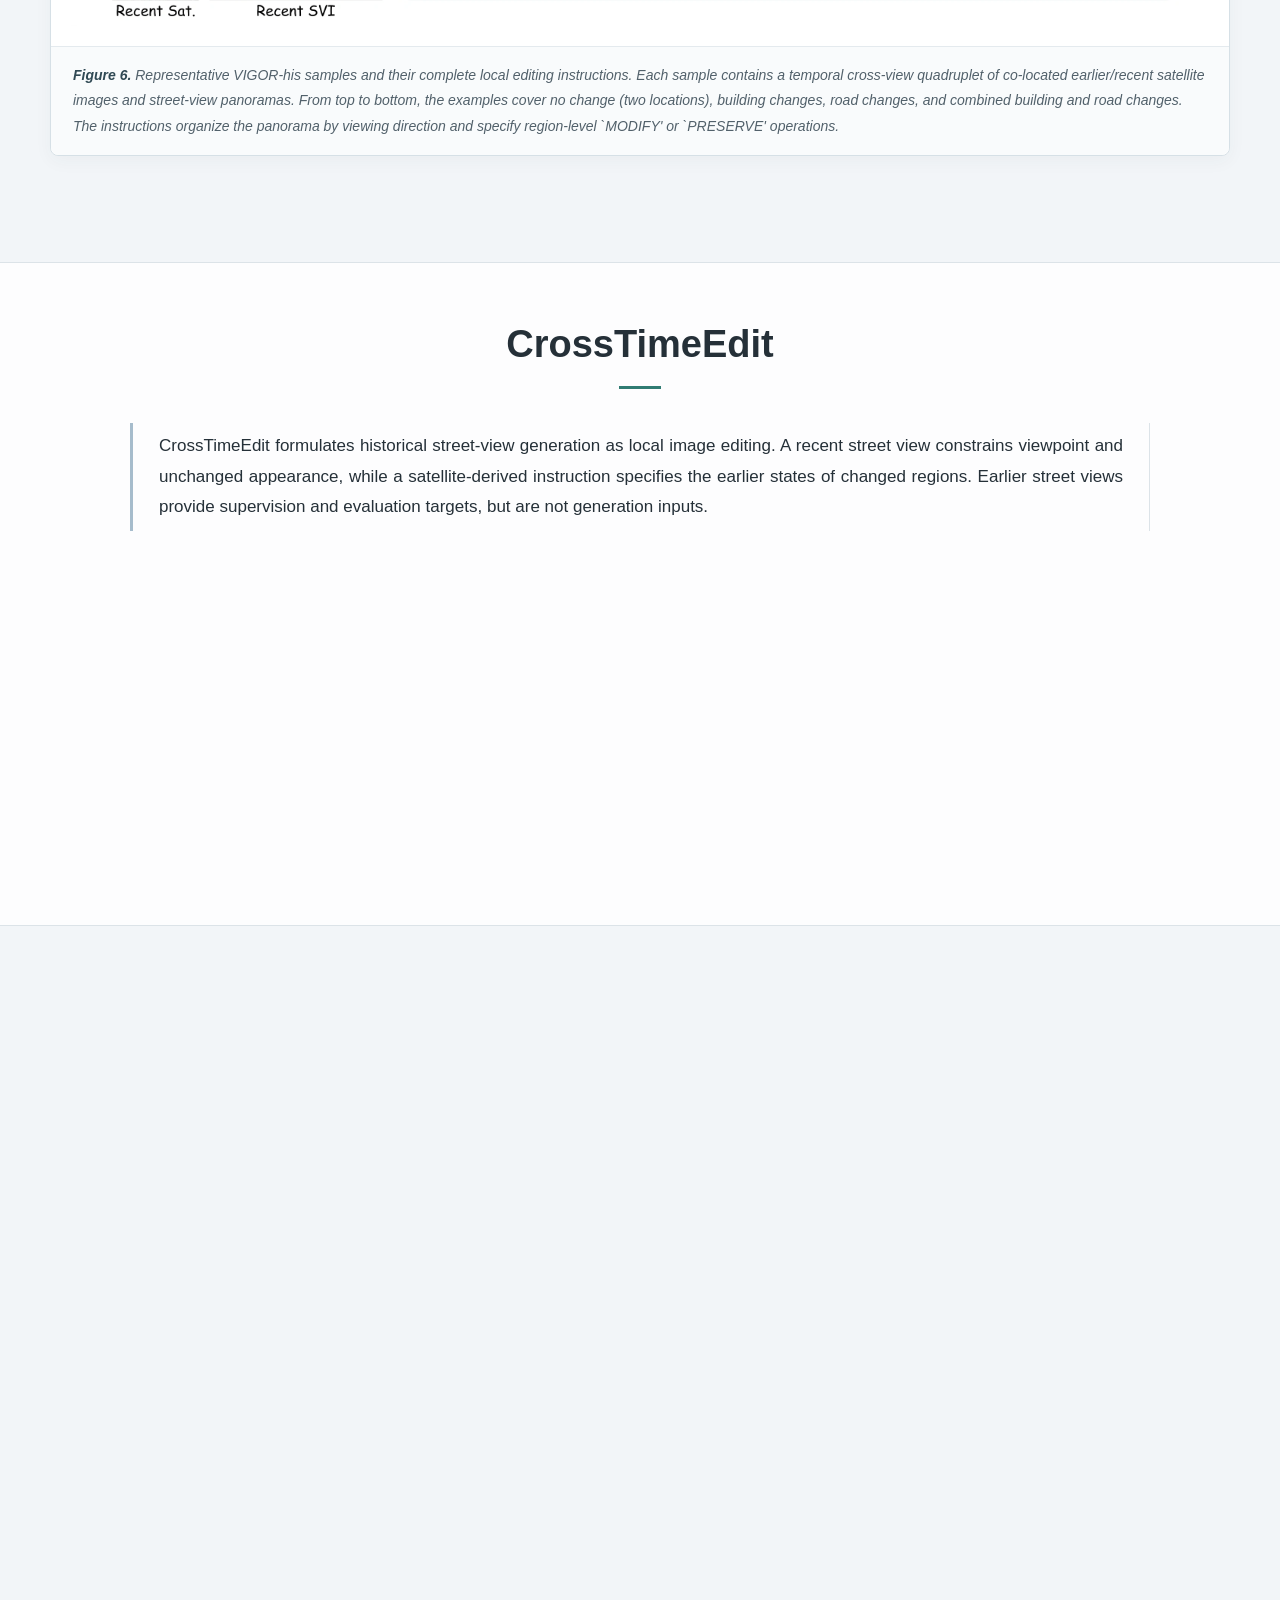
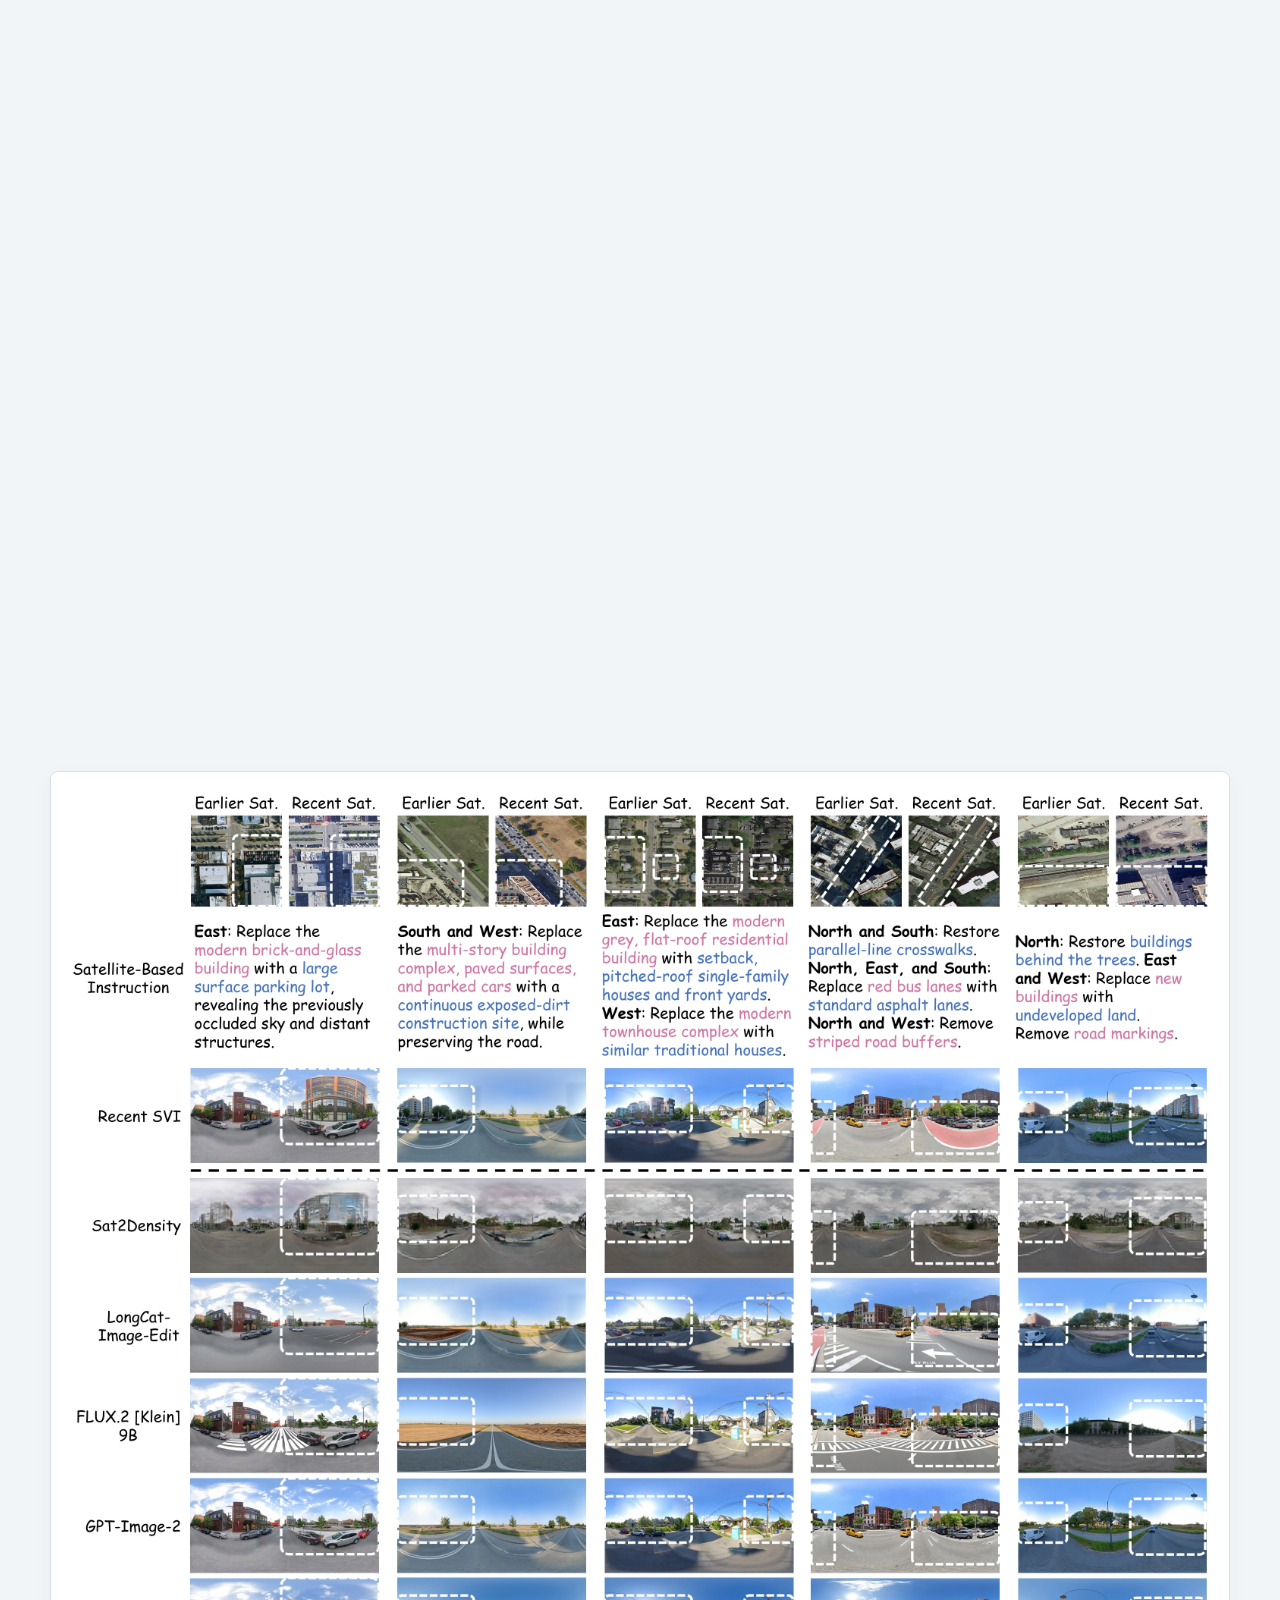
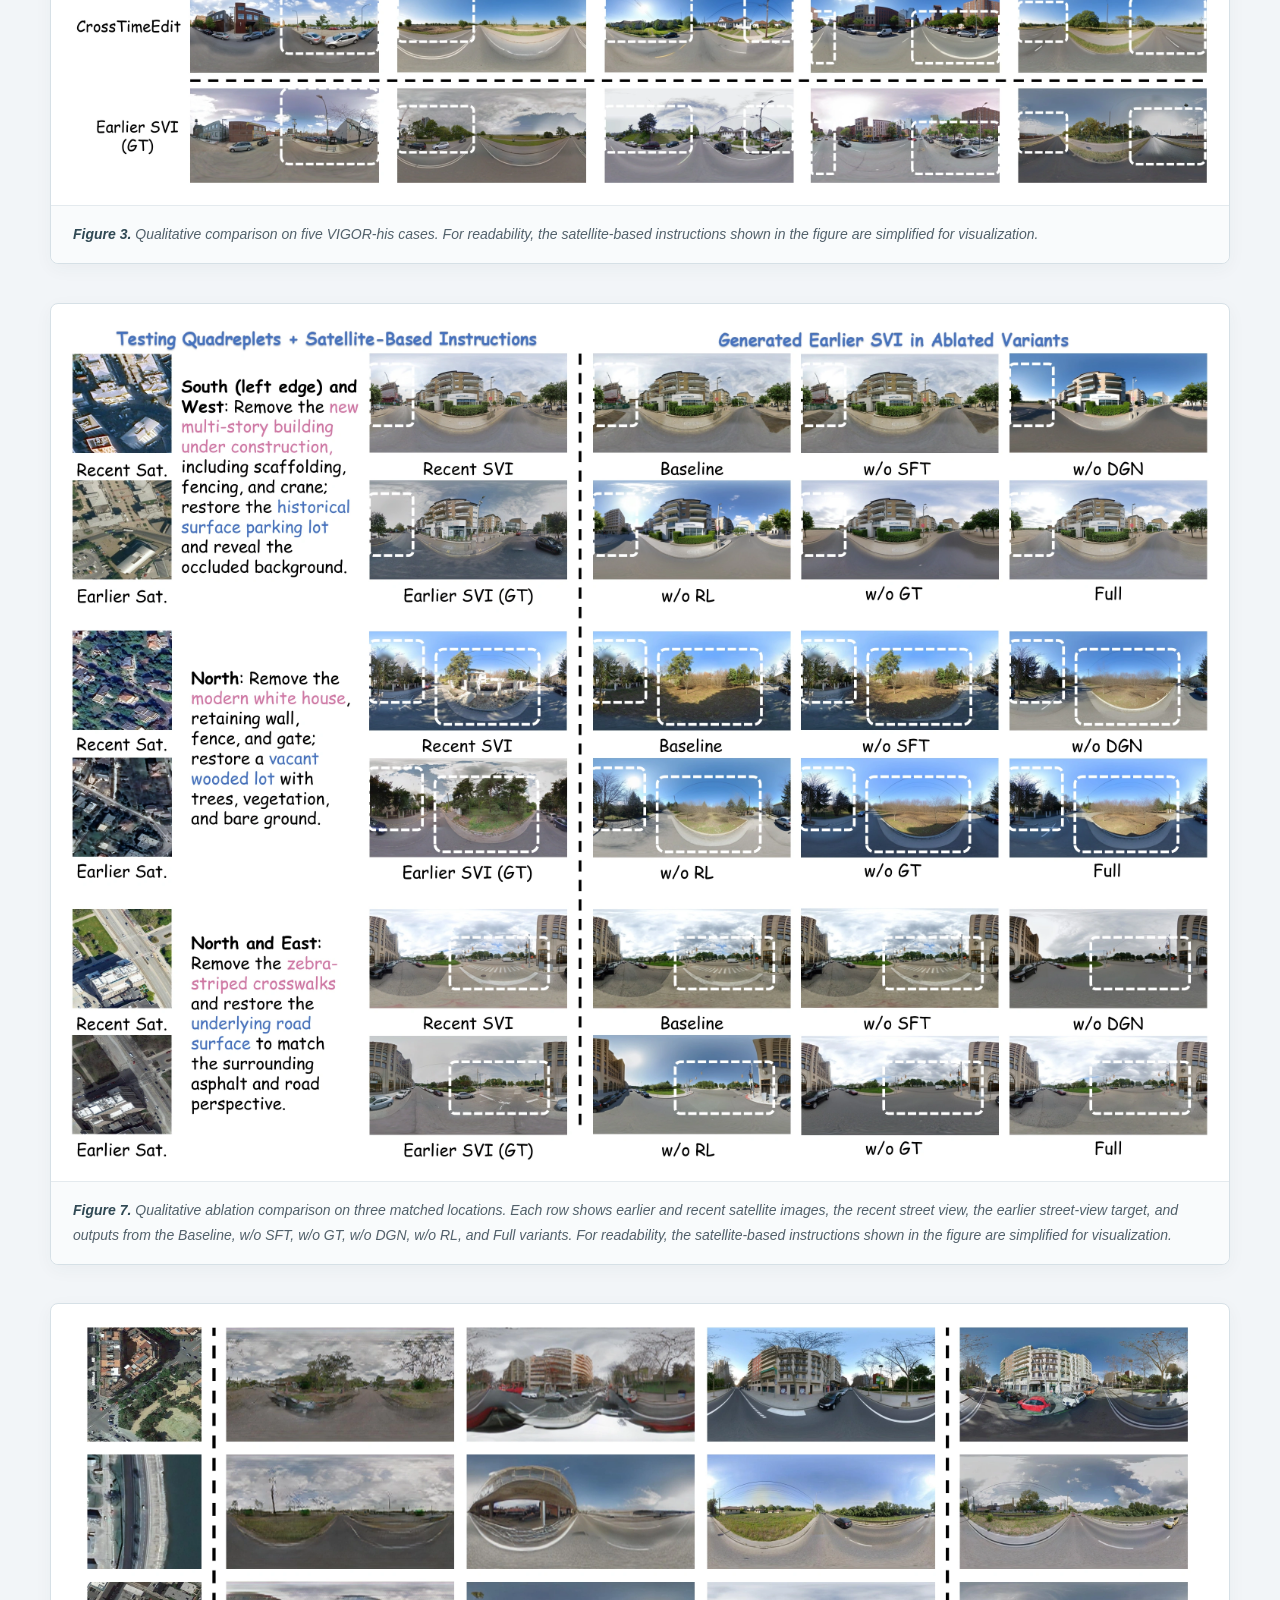
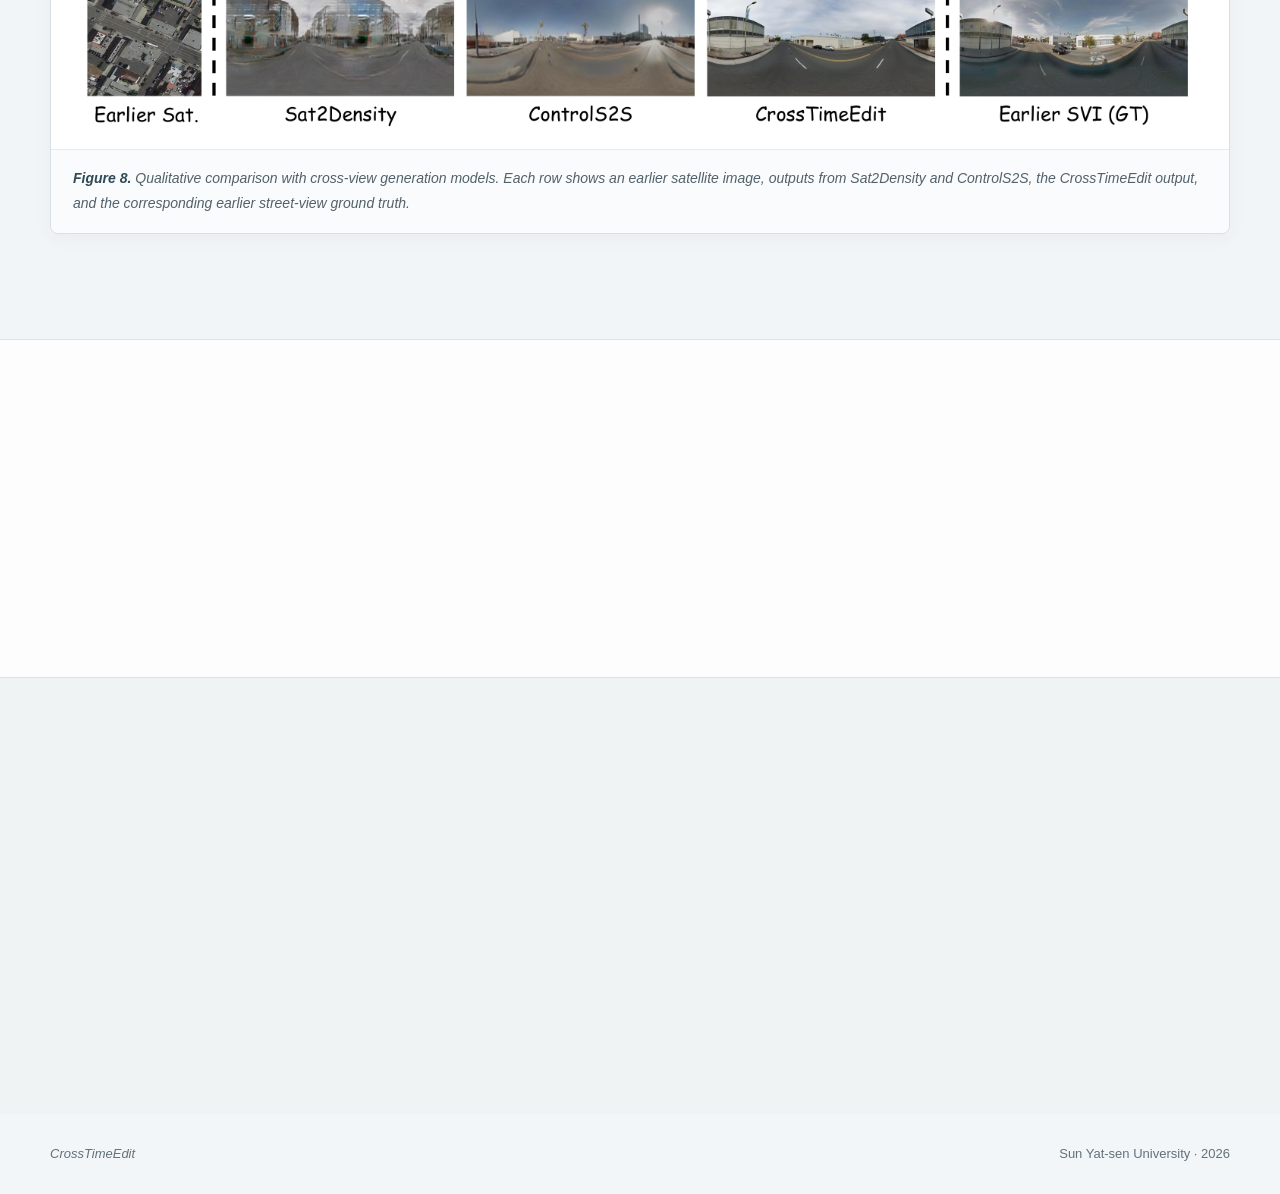
==== commit a4ee225f: "Initial public release" ====
--- a/site/index.html
+++ b/site/index.html
@@ -5,7 +5,8 @@
 <meta name="viewport" content="width=device-width, initial-scale=1">
 <meta name="description" content="CrossTimeEdit and VIGOR-his: a decade-spanning cross-view dataset and reward-guided editing for historical street-view generation.">
 <title>CrossTimeEdit</title>
-<link rel="stylesheet" href="style.v4.css?v=20260928-city-70">
+<link rel="stylesheet" href="style.v4.css?v=20260928-reveal">
+<script src="reveal.js?v=20260928-reveal" defer></script>
 </head>
 <body>
 <div class="map-backdrop" aria-hidden="true"></div>
--- a/site/style.v4.css
+++ b/site/style.v4.css
@@ -63,6 +63,8 @@
 .resources span { color:var(--muted); font-size:14px; margin-top:5px; }
 pre { margin:0; padding:26px; overflow:auto; border:1px solid #d3deda; border-radius:6px; background:#fff; color:#354750; font:14px/1.85 Consolas,monospace; }
 footer { padding:28px 0; display:flex; justify-content:space-between; color:var(--muted); font-size:13px; }
+.reveal-ready [data-reveal] { opacity:0; transform:translate3d(0,24px,0); transition:opacity .7s ease,transform .7s cubic-bezier(.22,1,.36,1); transition-delay:var(--reveal-delay,0ms); will-change:opacity,transform; }
+.reveal-ready [data-reveal].is-visible { opacity:1; transform:translate3d(0,0,0); }
 @media(max-width:850px) { .method-steps { grid-template-columns:1fr; } h1 { font-size:60px; } .subtitle { font-size:25px; } }
 @media(max-width:600px) {
 .wrap { width:calc(100% - 32px); } body { font-size:16px; }
@@ -80,5 +82,5 @@
 pre { padding:18px; font-size:12px; }
 footer { flex-direction:column; gap:6px; }
 }
-@media(prefers-reduced-motion:reduce) { html { scroll-behavior:auto; } .button,.resources > a { transition:none; } .map-backdrop::before { animation:none; will-change:auto; } }
+@media(prefers-reduced-motion:reduce) { html { scroll-behavior:auto; } .button,.resources > a { transition:none; } .map-backdrop::before { animation:none; will-change:auto; } .reveal-ready [data-reveal] { opacity:1; transform:none; transition:none; will-change:auto; } }
 @media print { .map-backdrop { display:none; } }
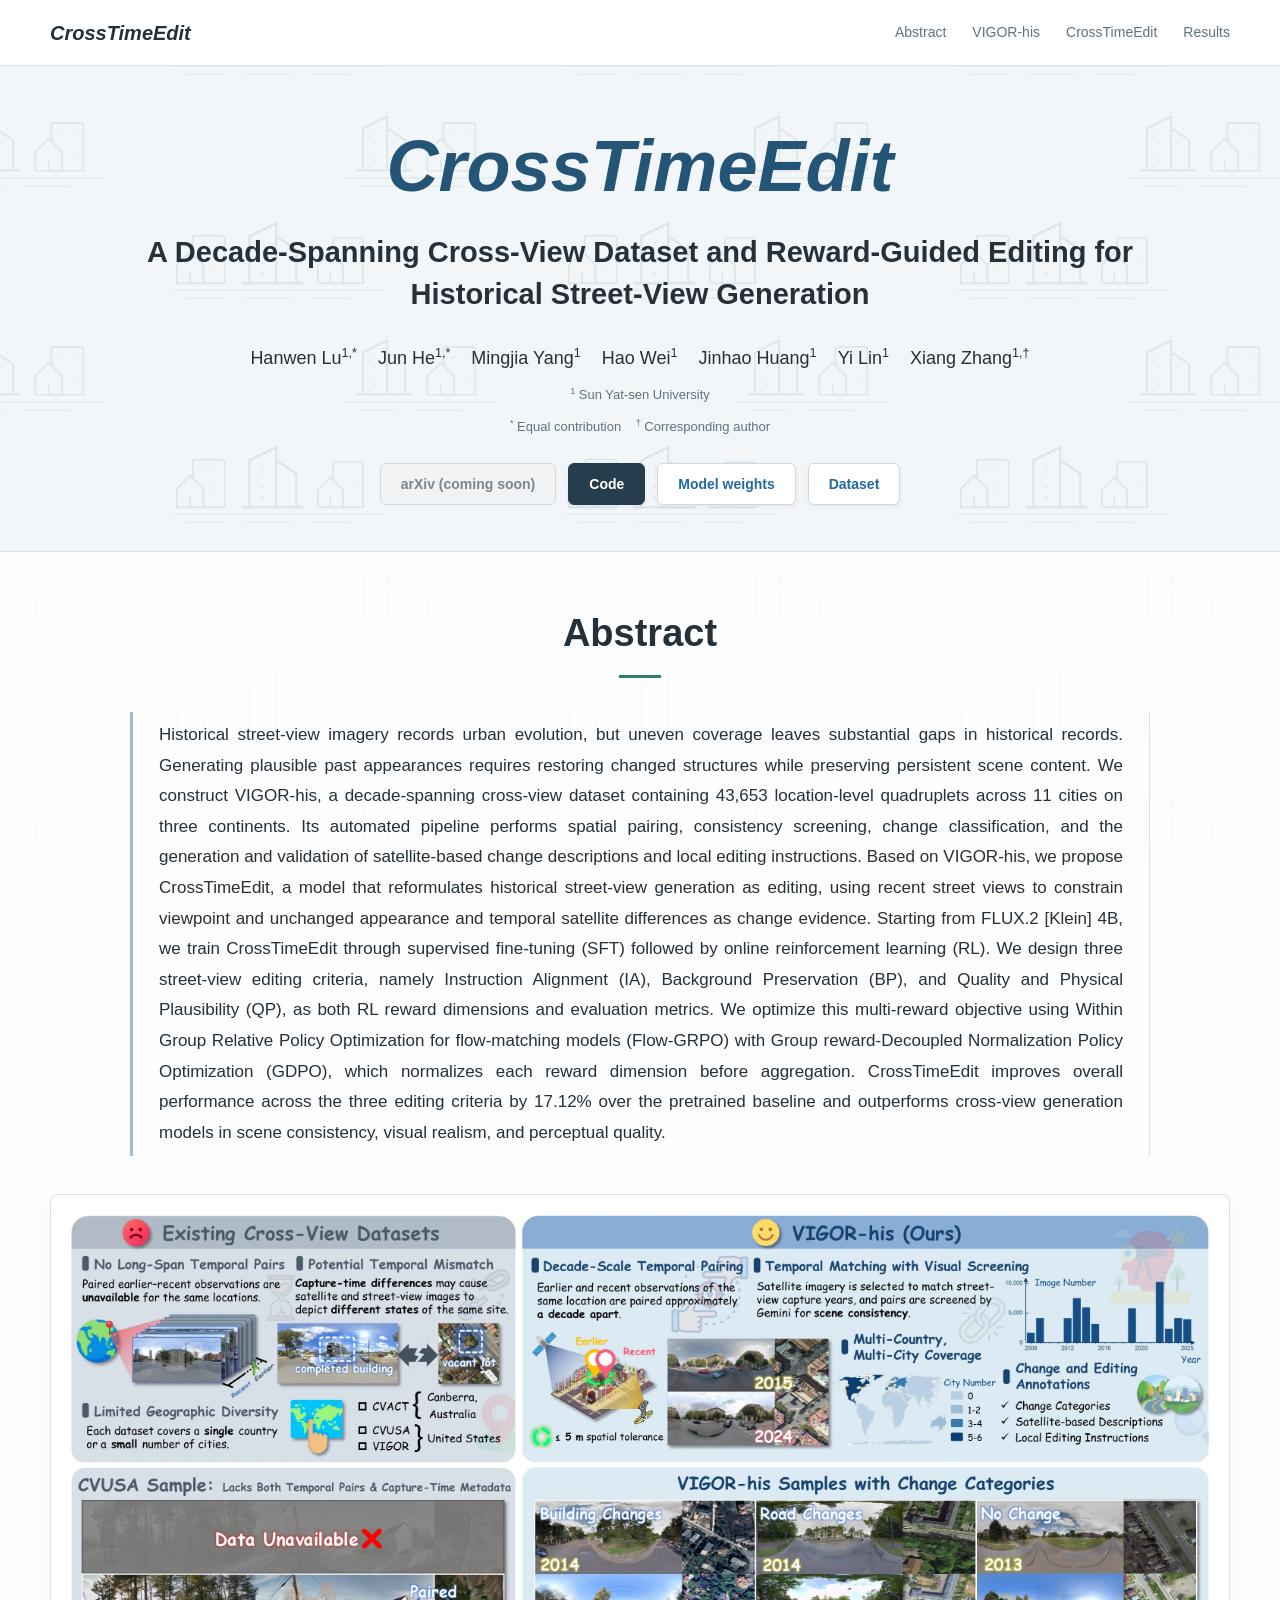
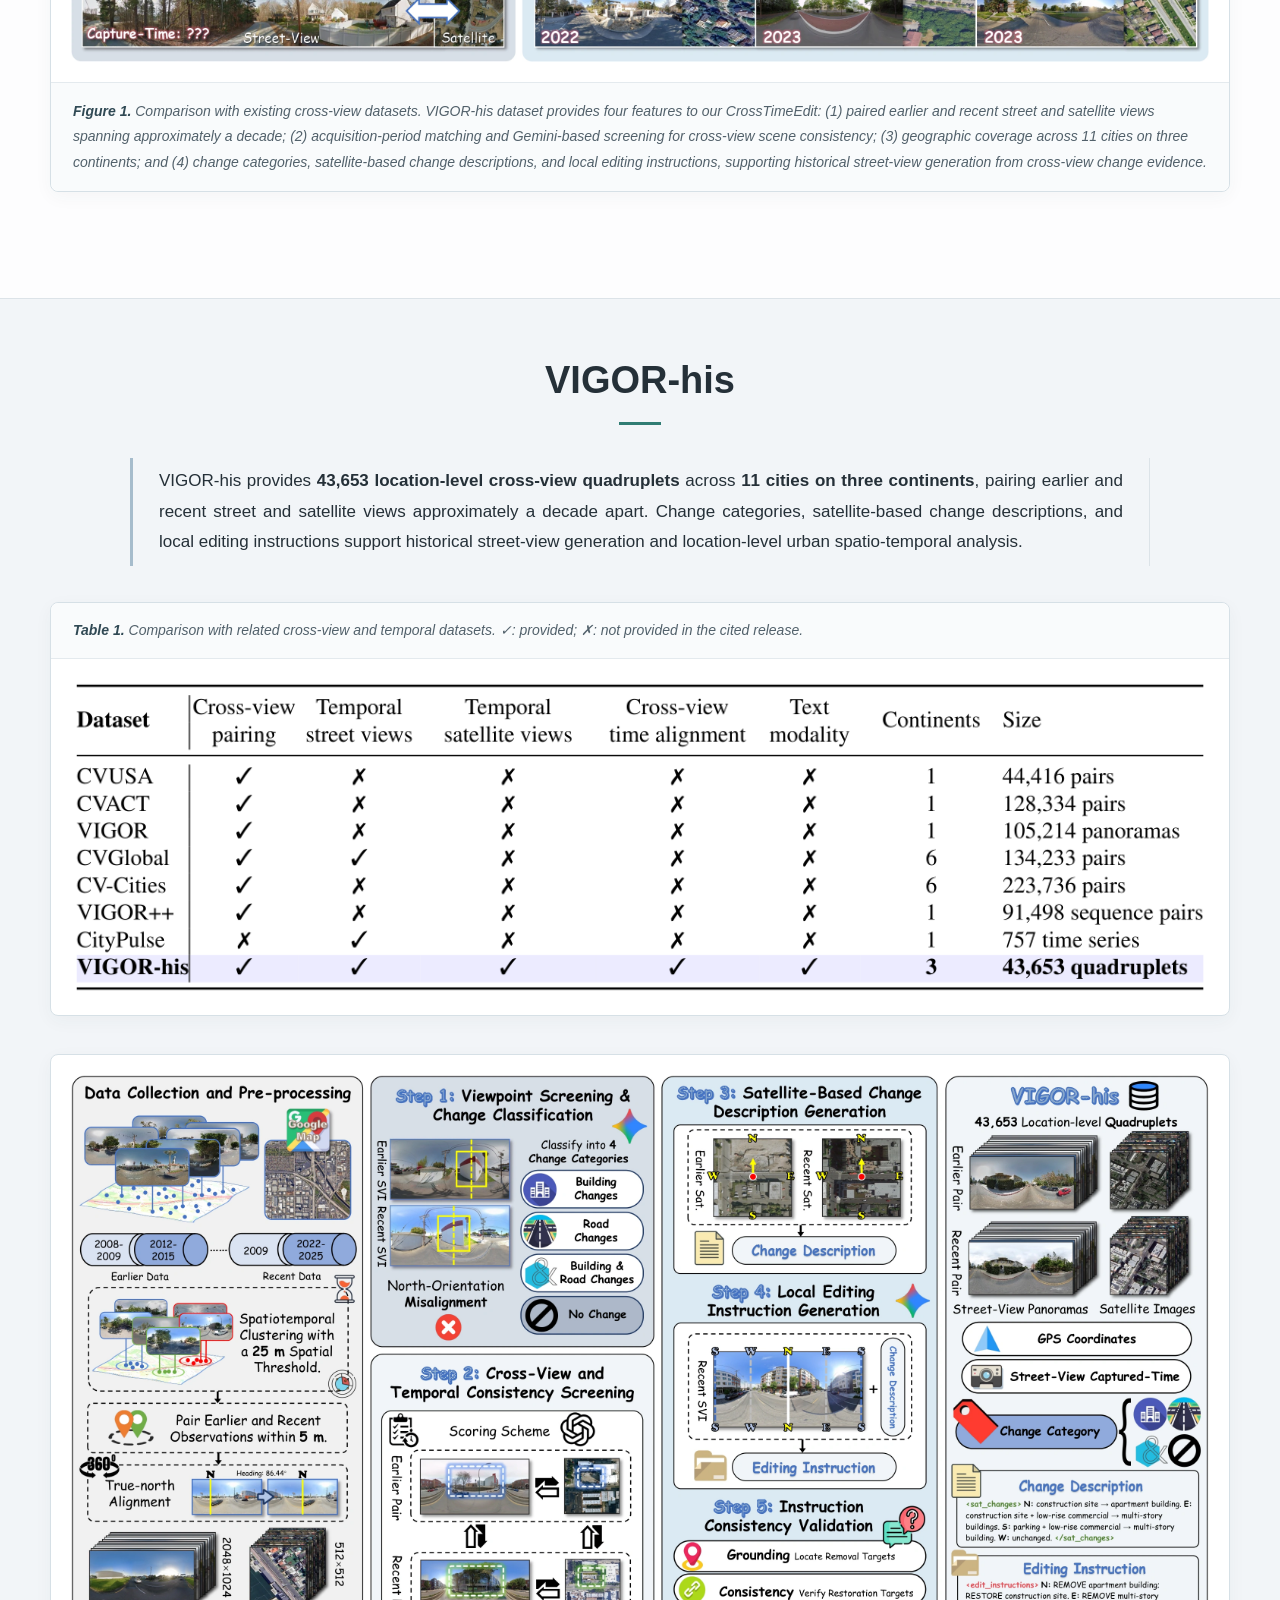
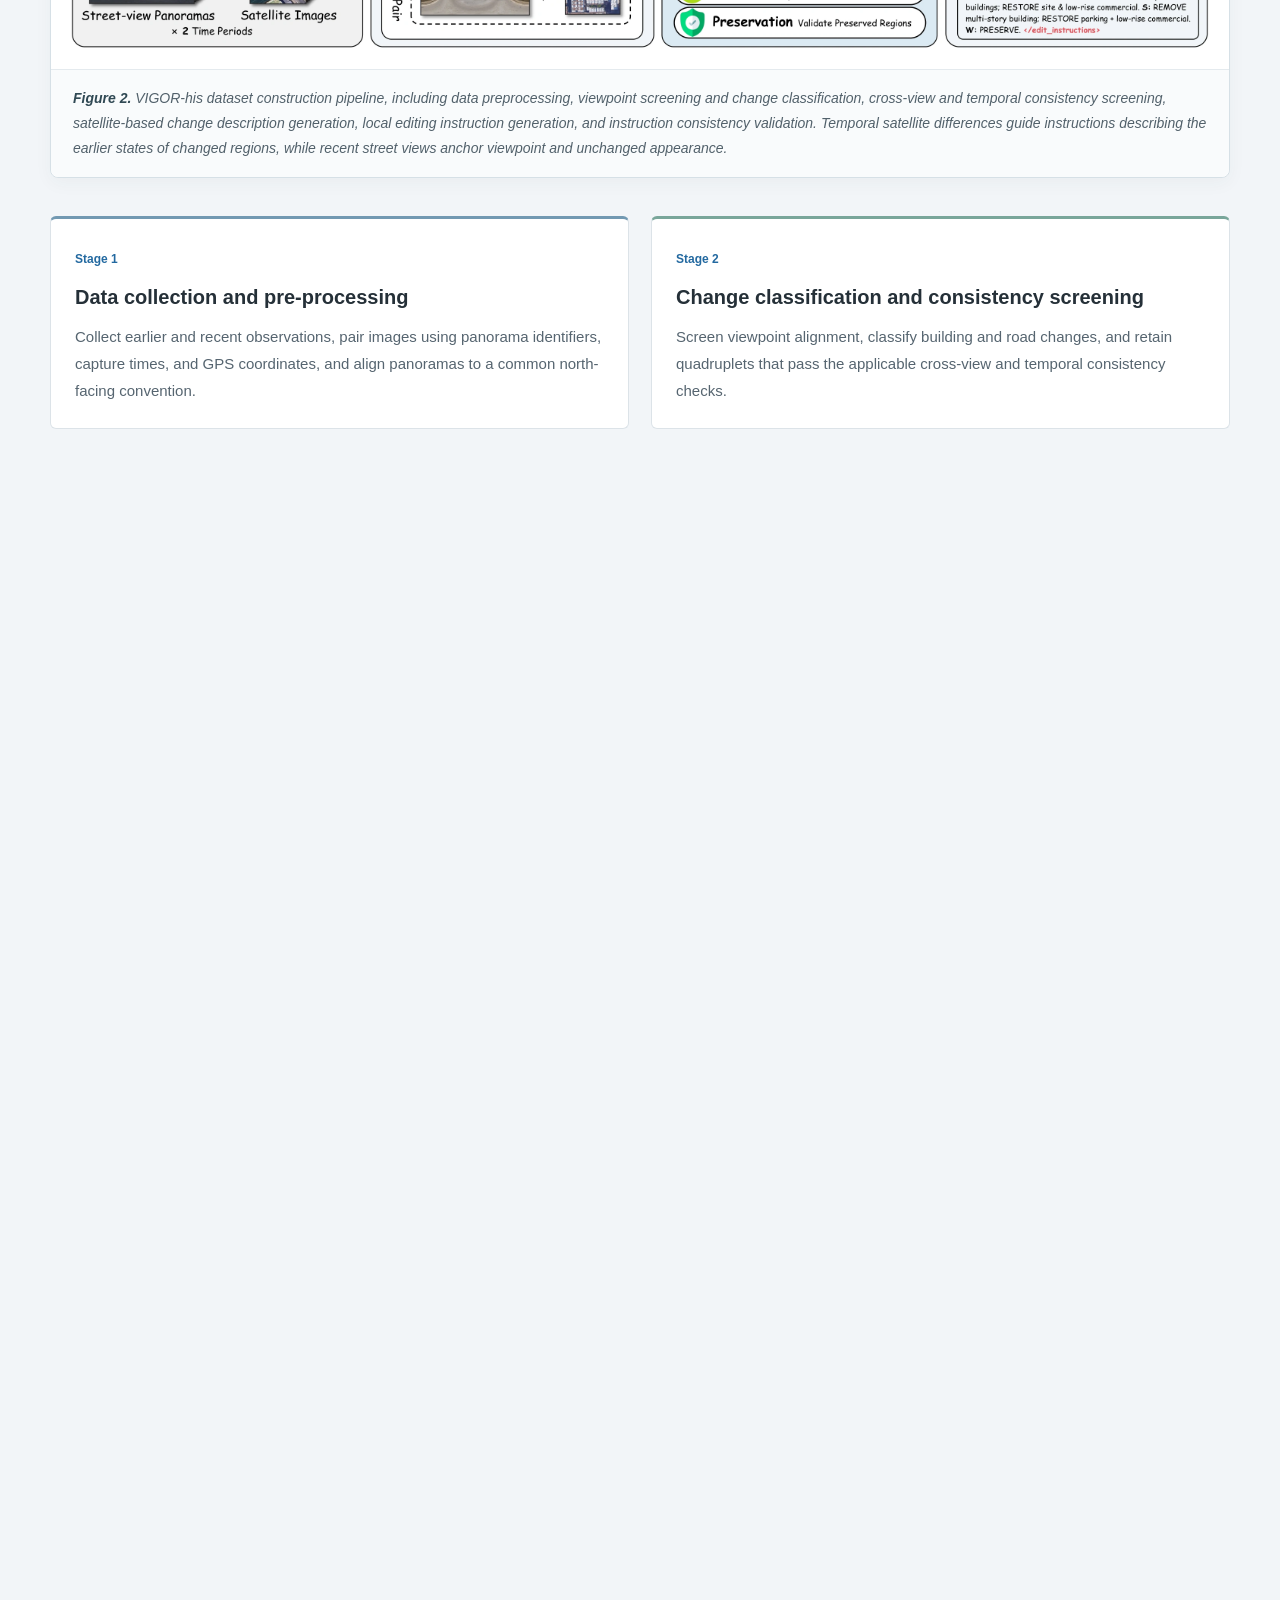
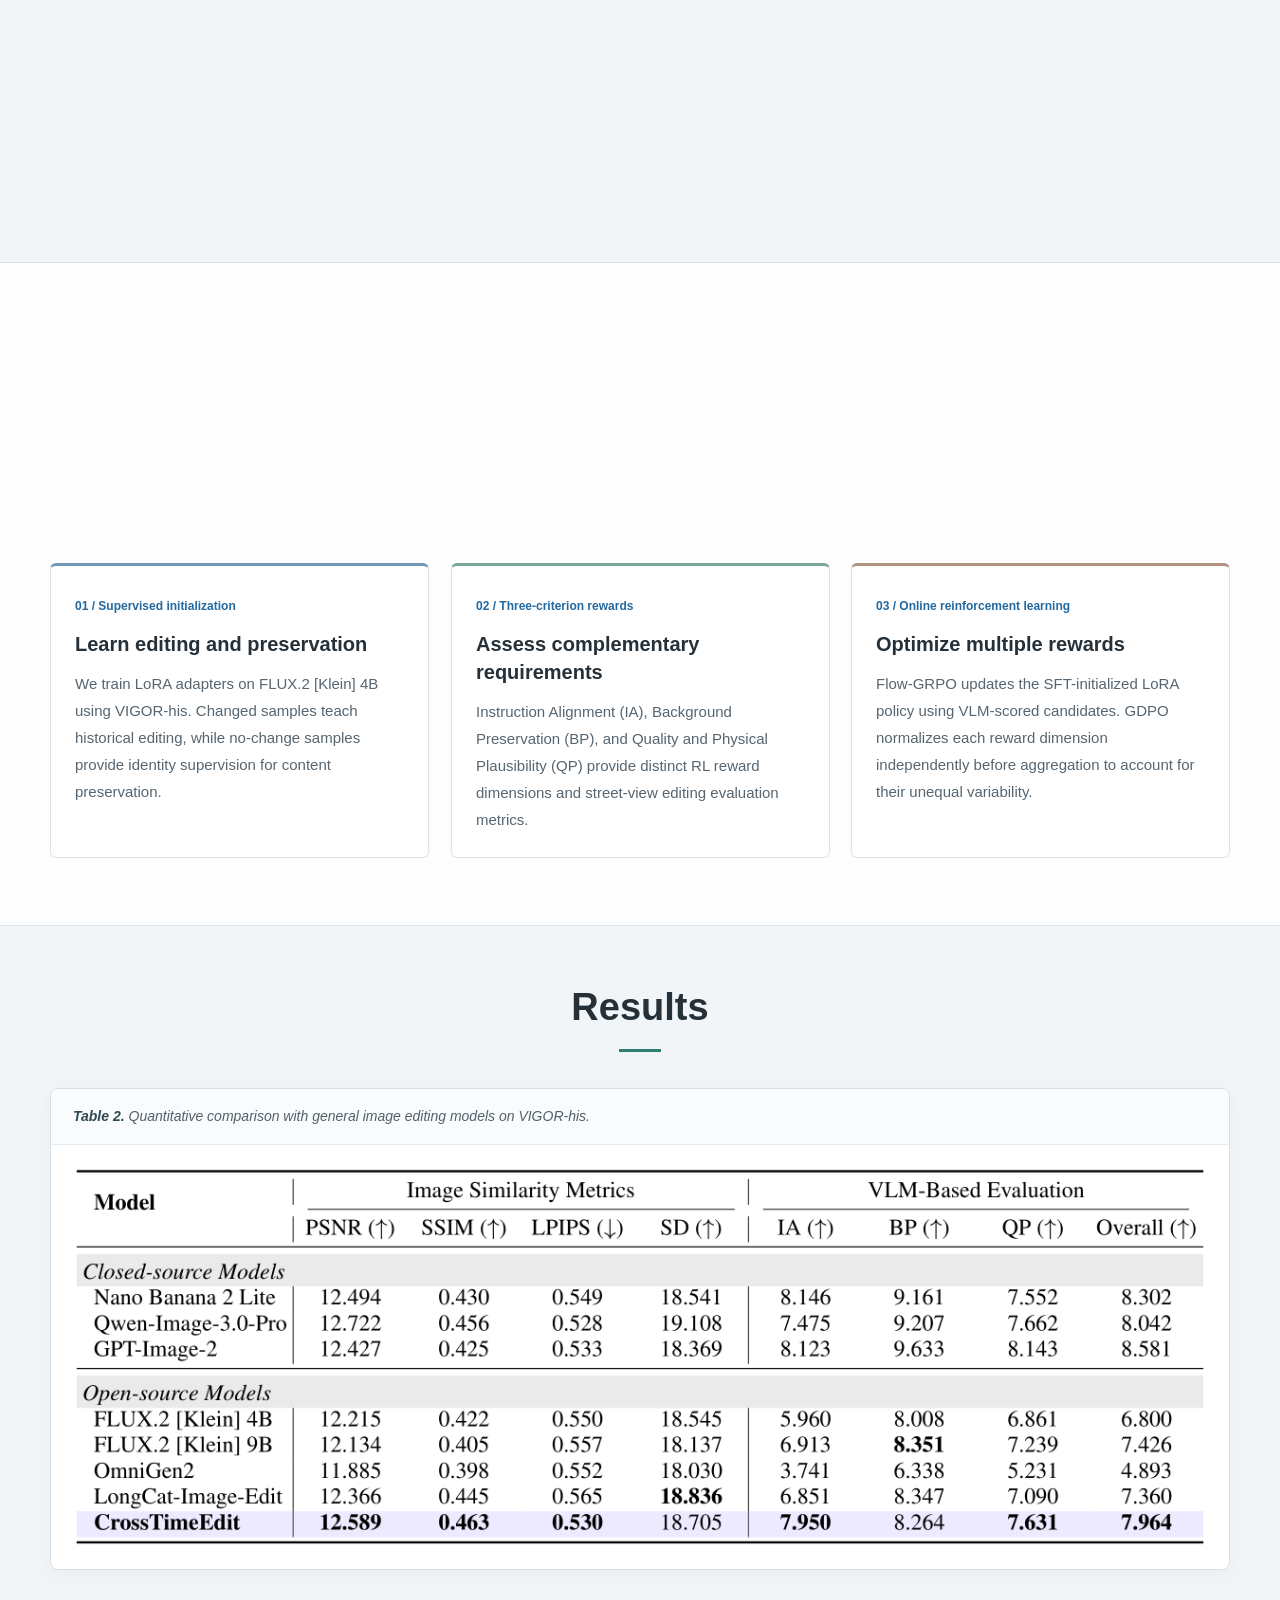
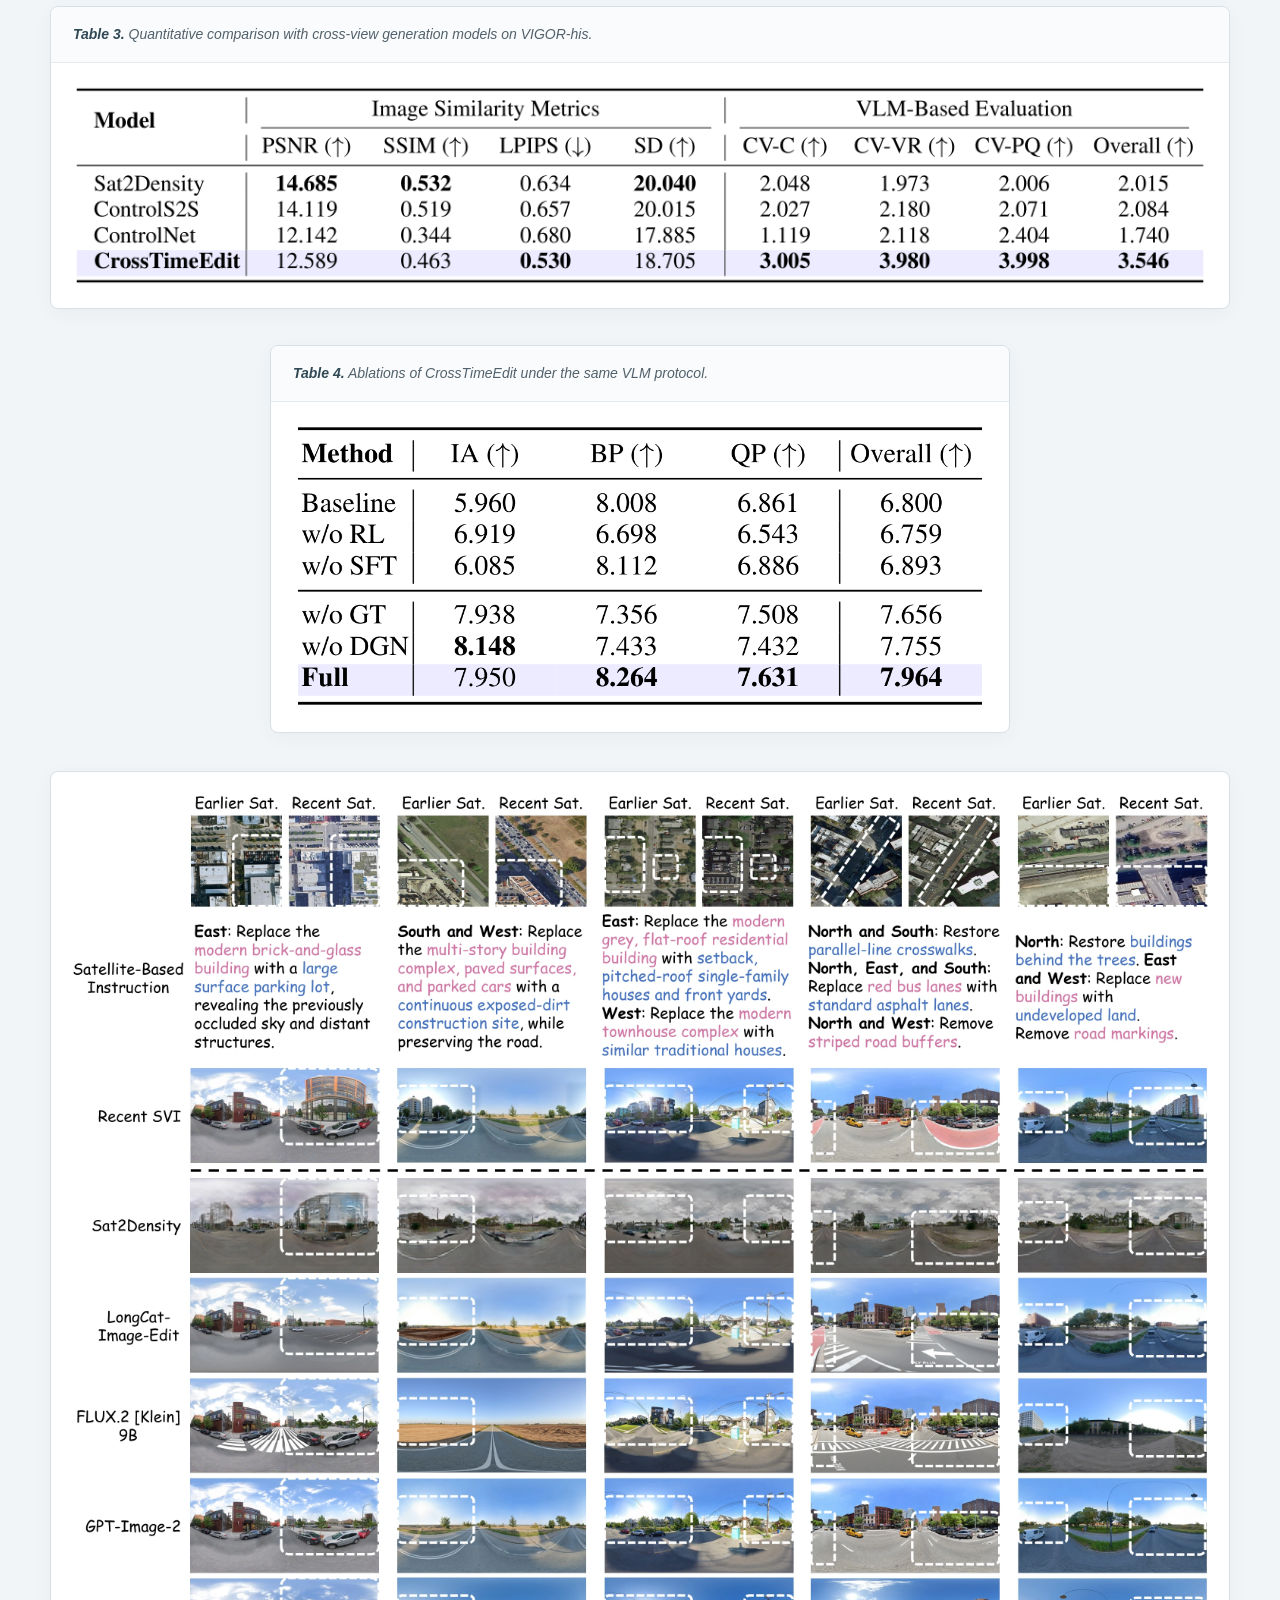
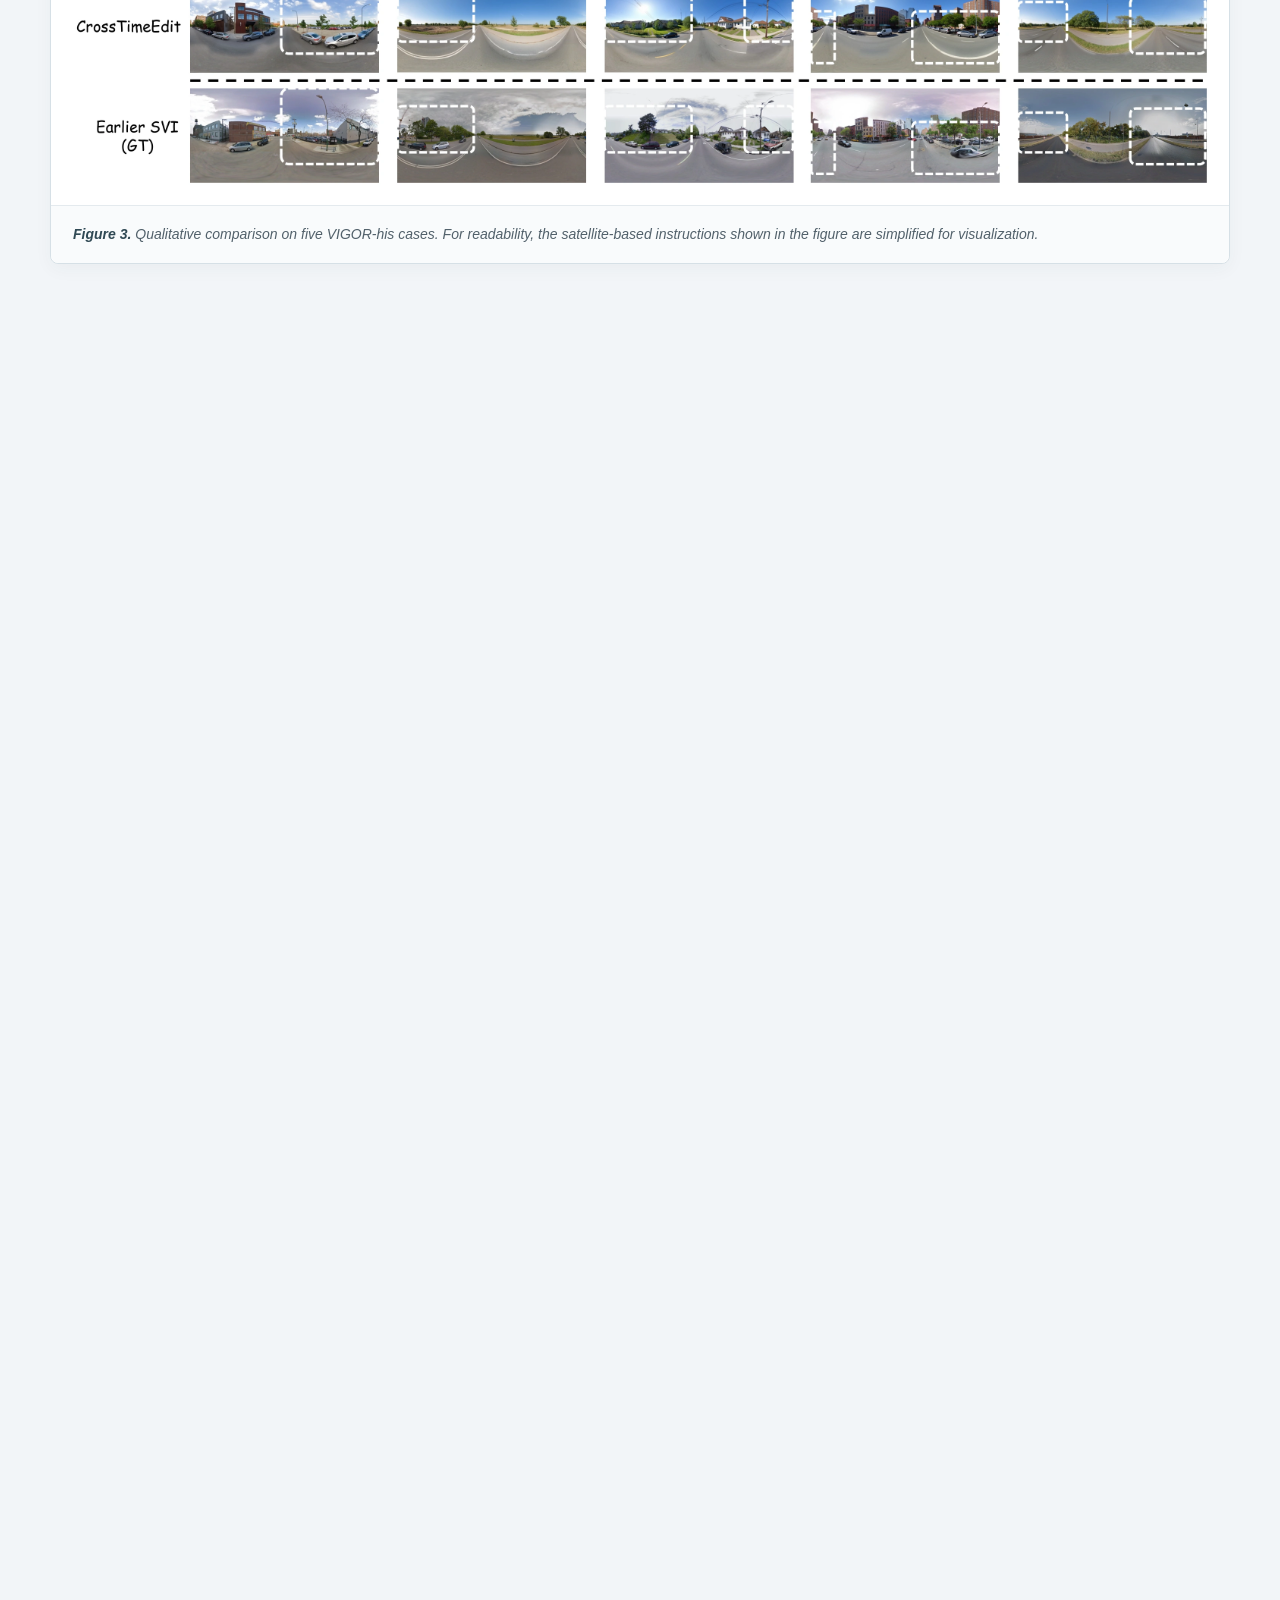
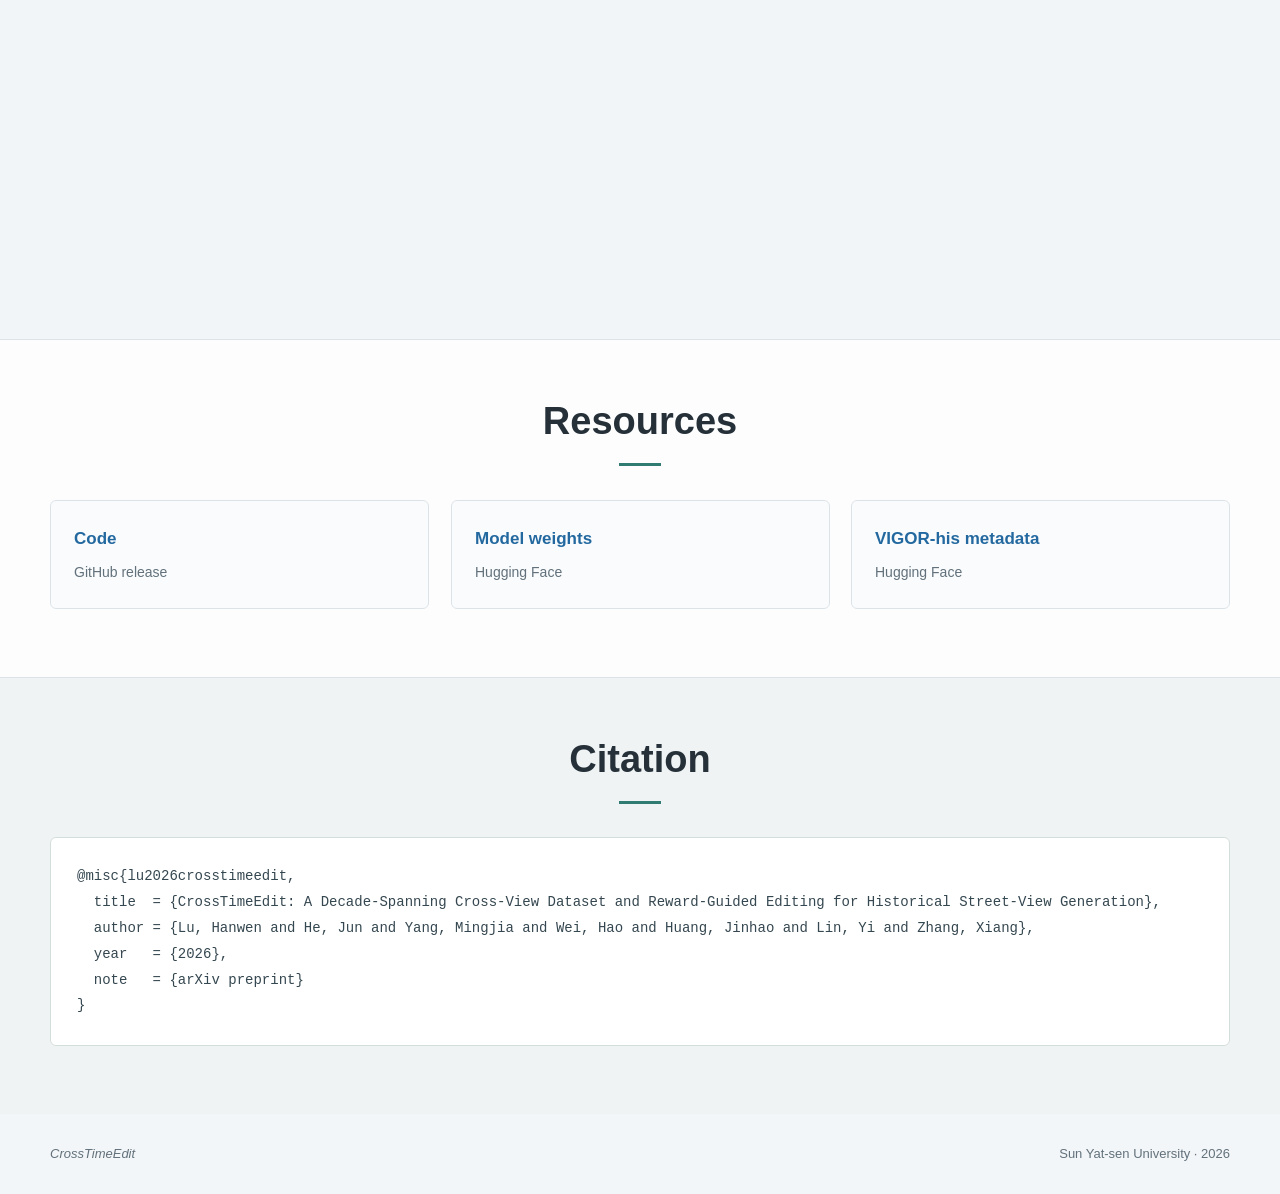
==== commit d73e7c8b: "Initial public release" ====
--- a/site/index.html
+++ b/site/index.html
@@ -6,7 +6,7 @@
 <meta name="description" content="CrossTimeEdit and VIGOR-his: a decade-spanning cross-view dataset and reward-guided editing for historical street-view generation.">
 <title>CrossTimeEdit</title>
 <link rel="stylesheet" href="style.v4.css?v=20260928-reveal">
-<script src="reveal.js?v=20260928-reveal" defer></script>
+<script src="reveal.js?v=20260928-reveal-bidirectional" defer></script>
 </head>
 <body>
 <div class="map-backdrop" aria-hidden="true"></div>
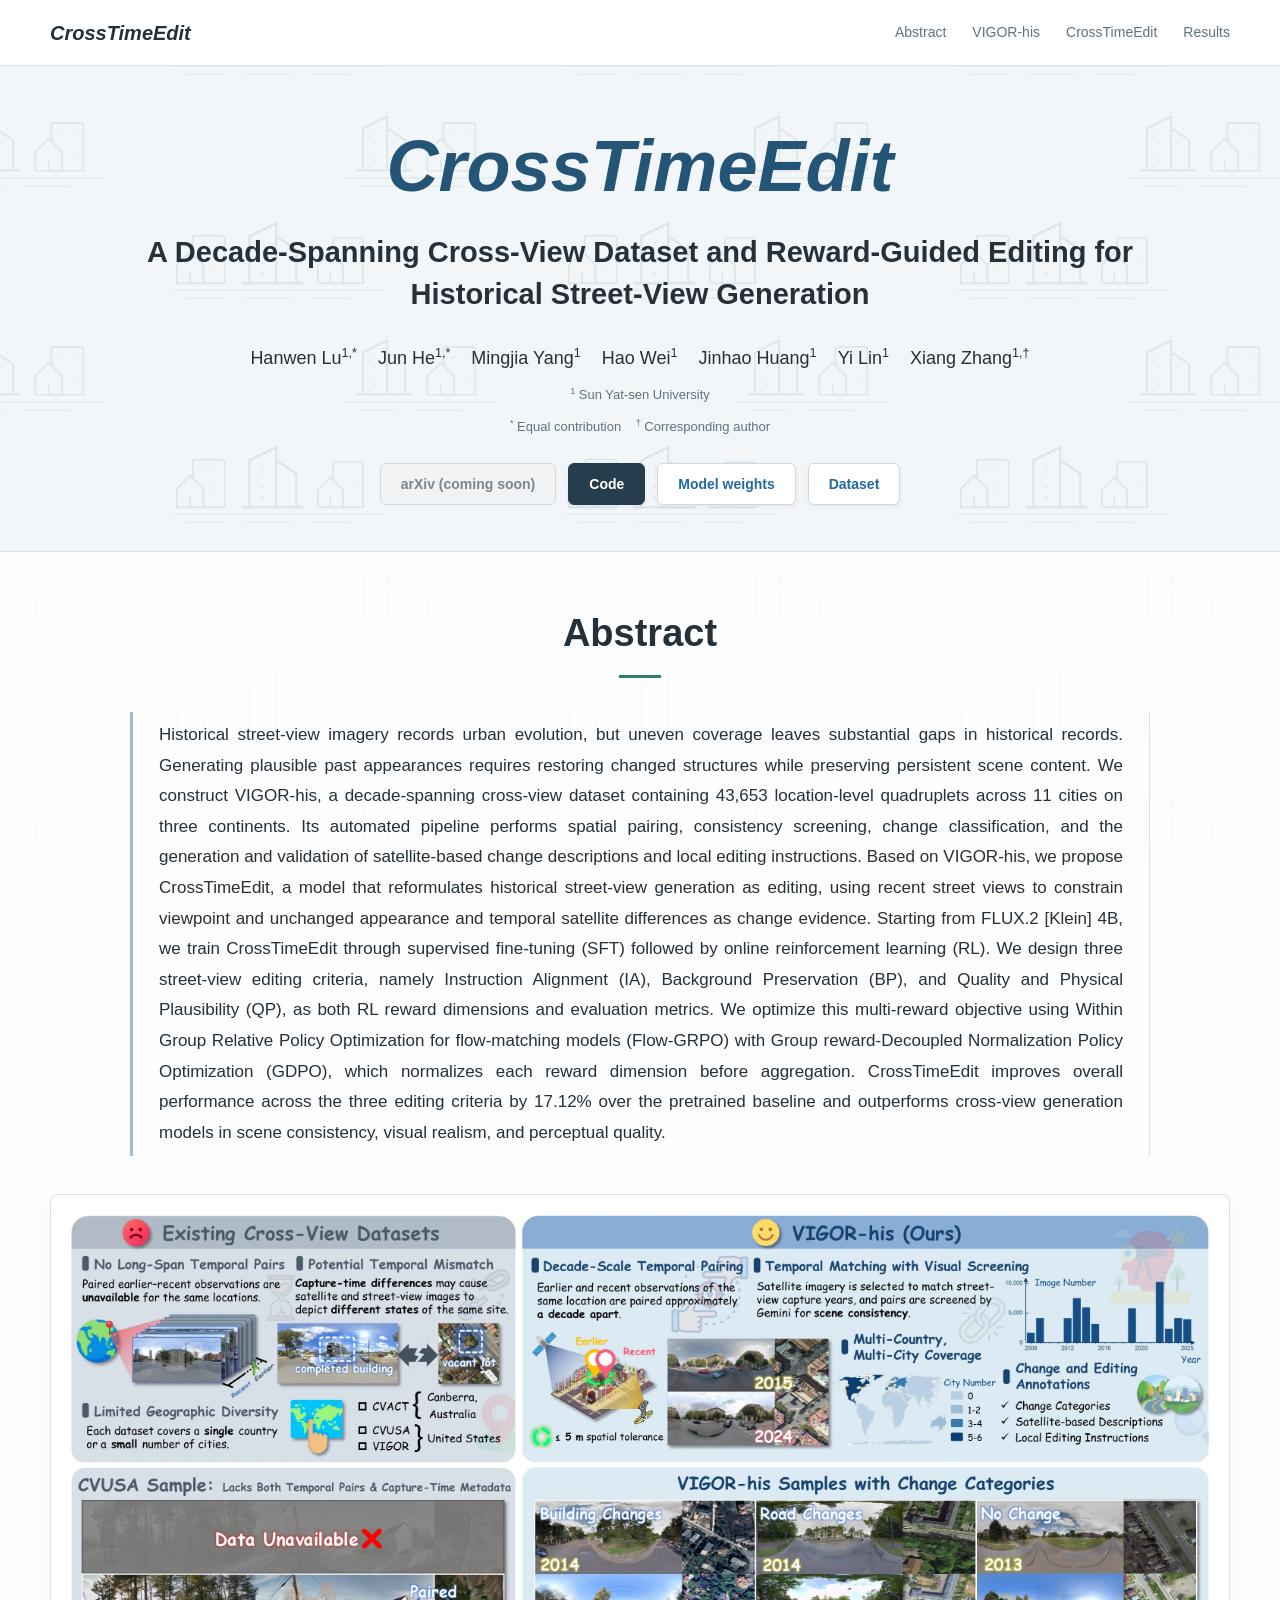
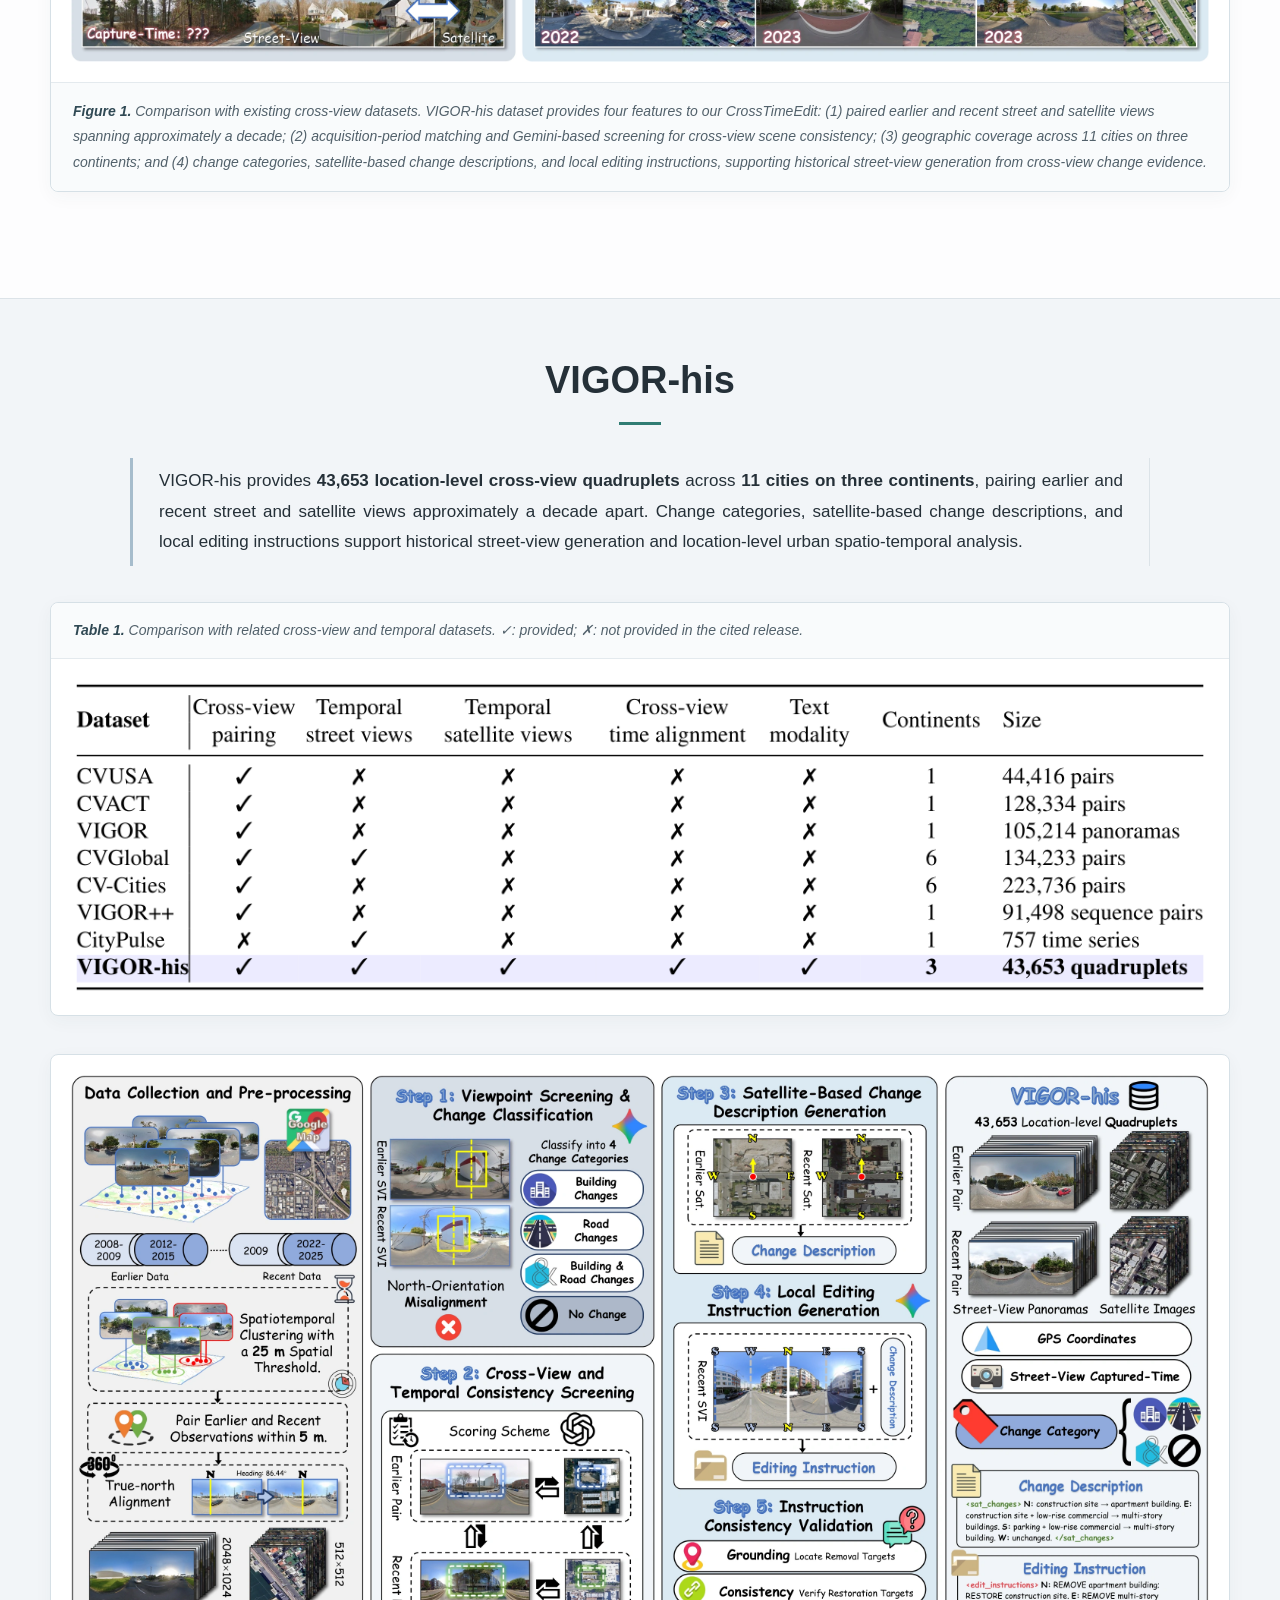
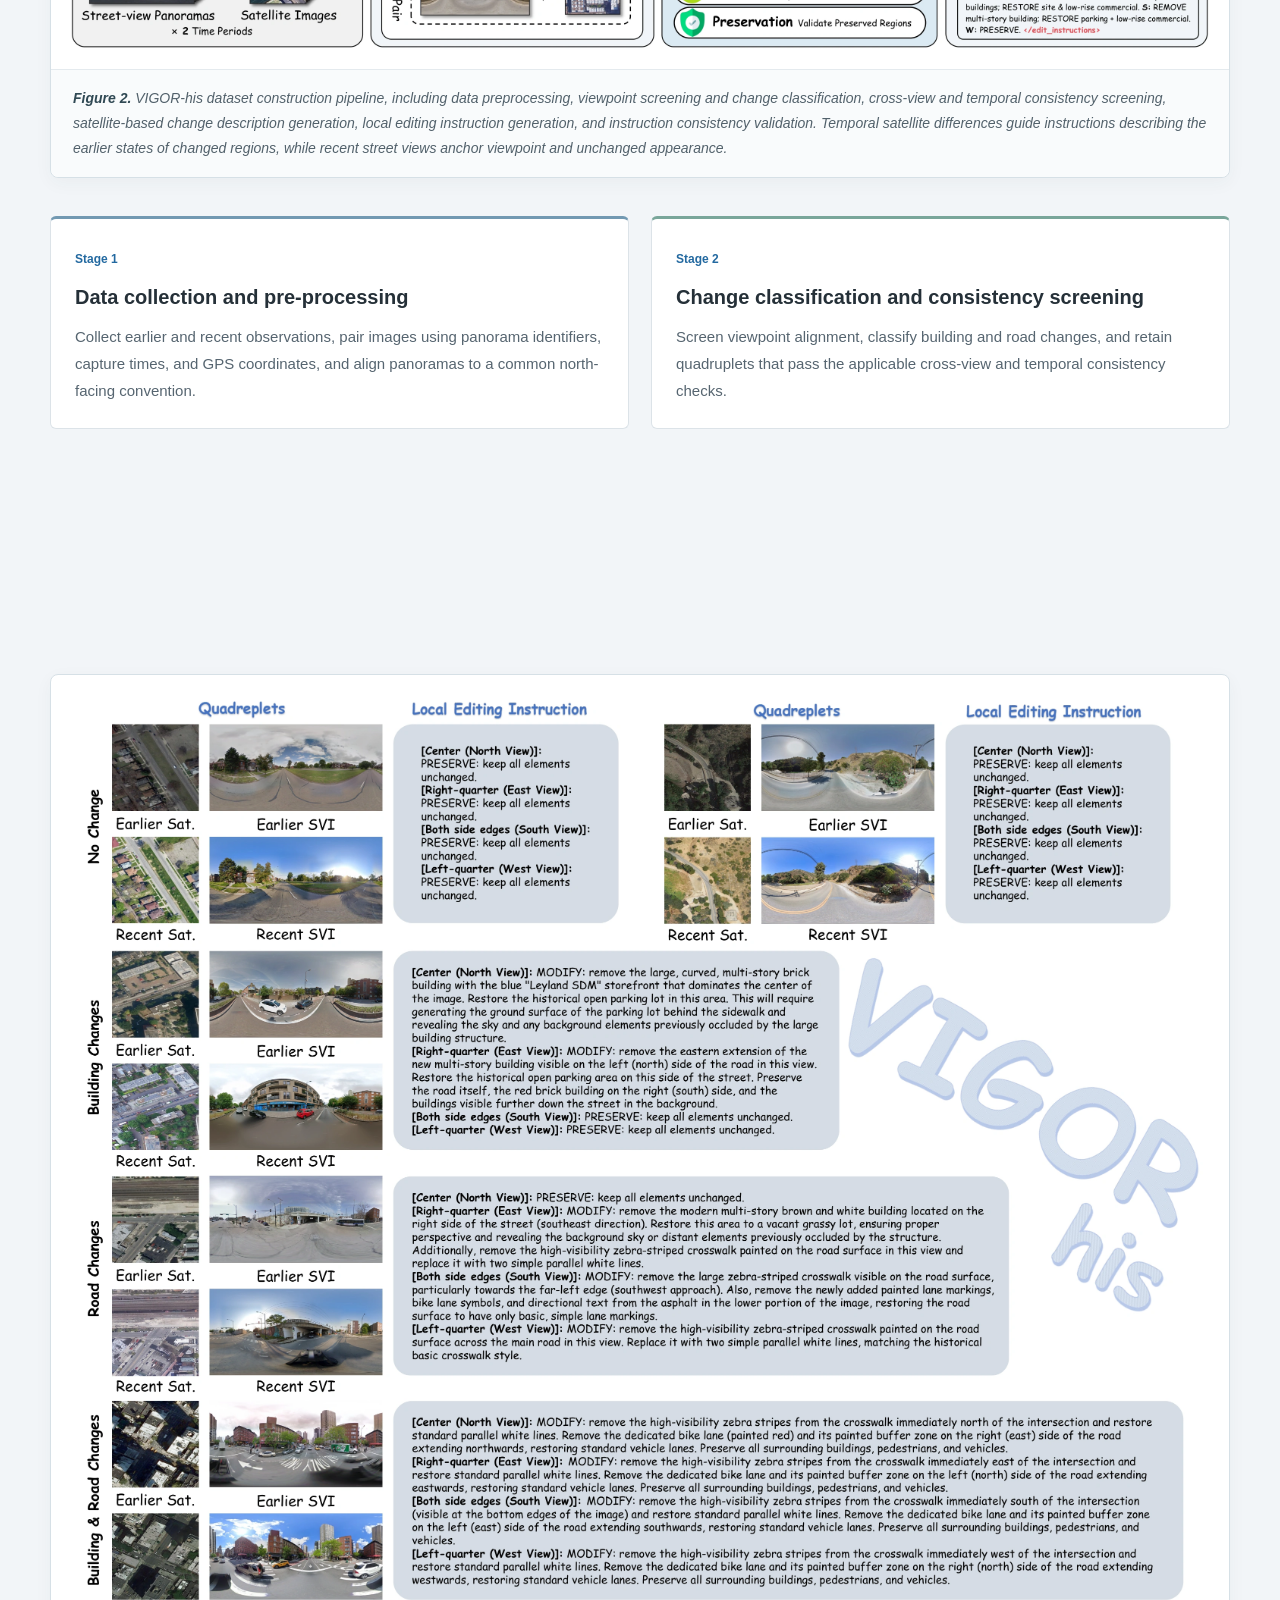
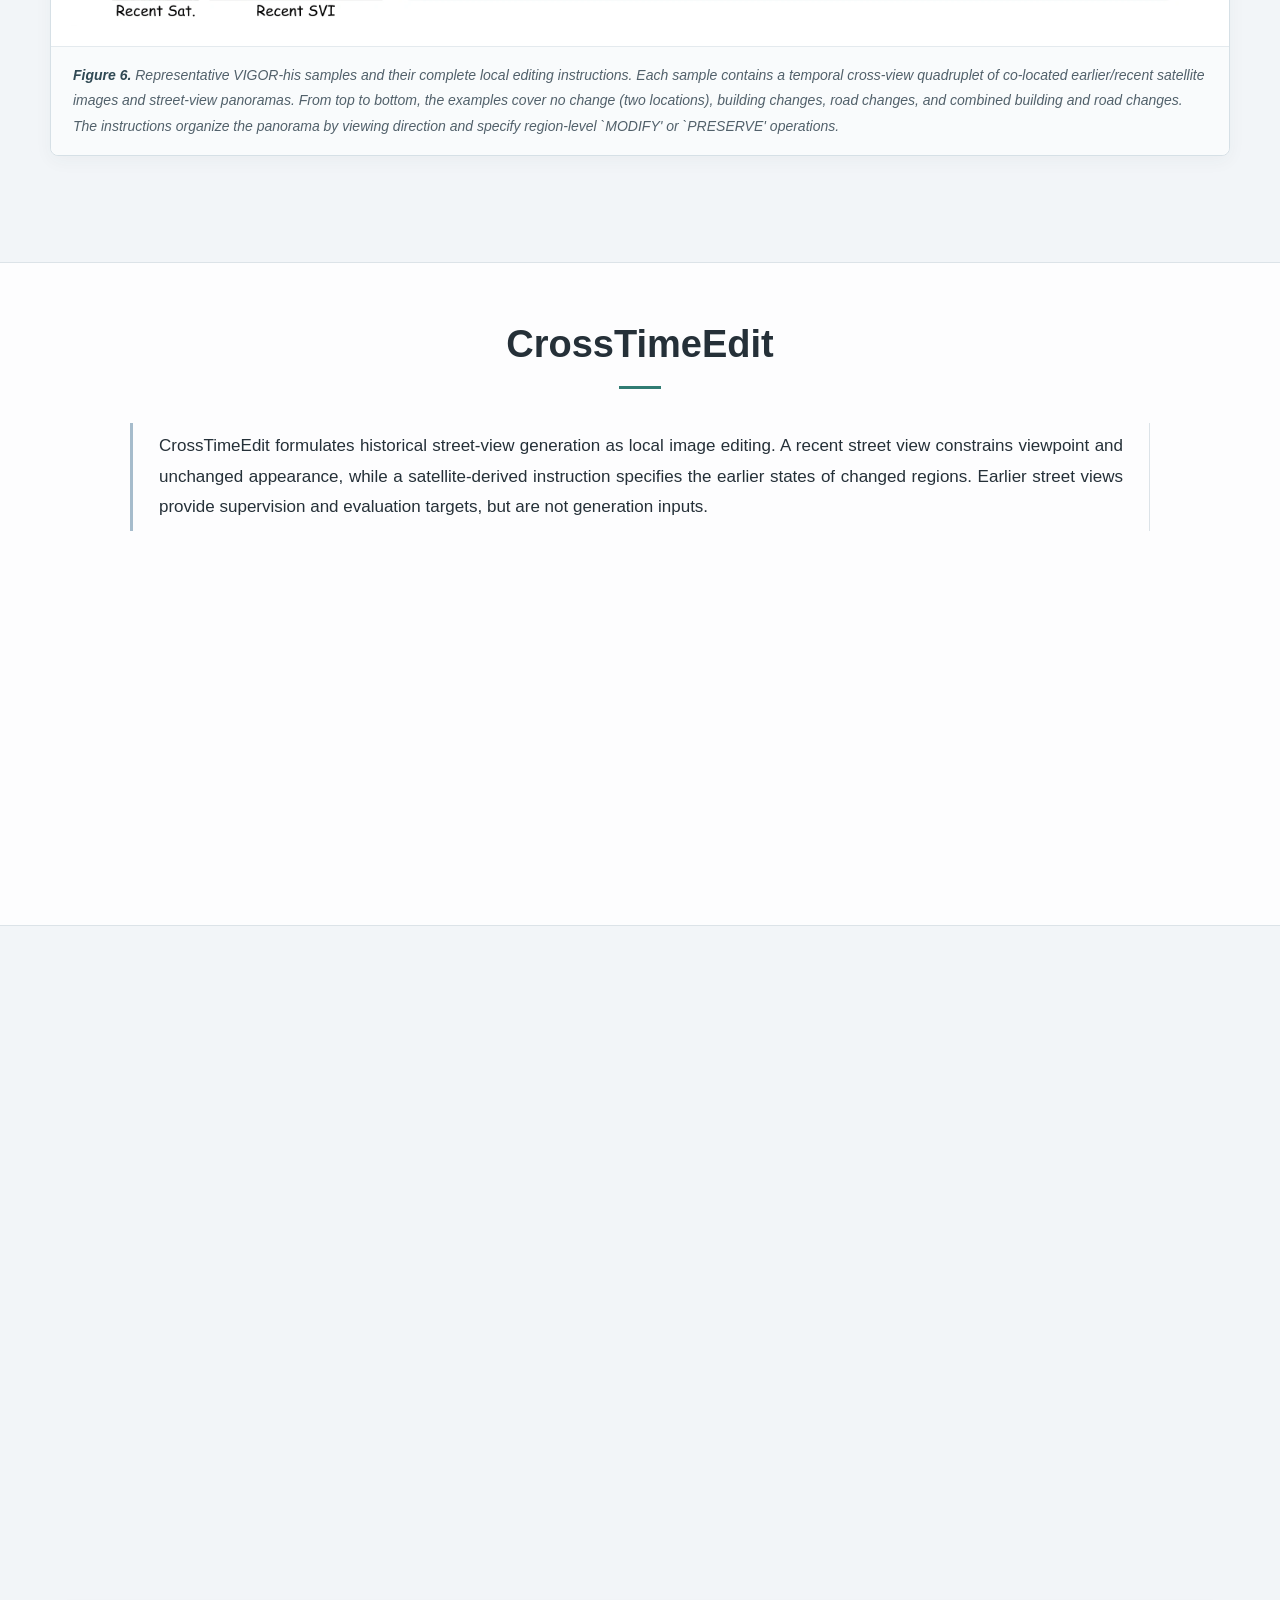
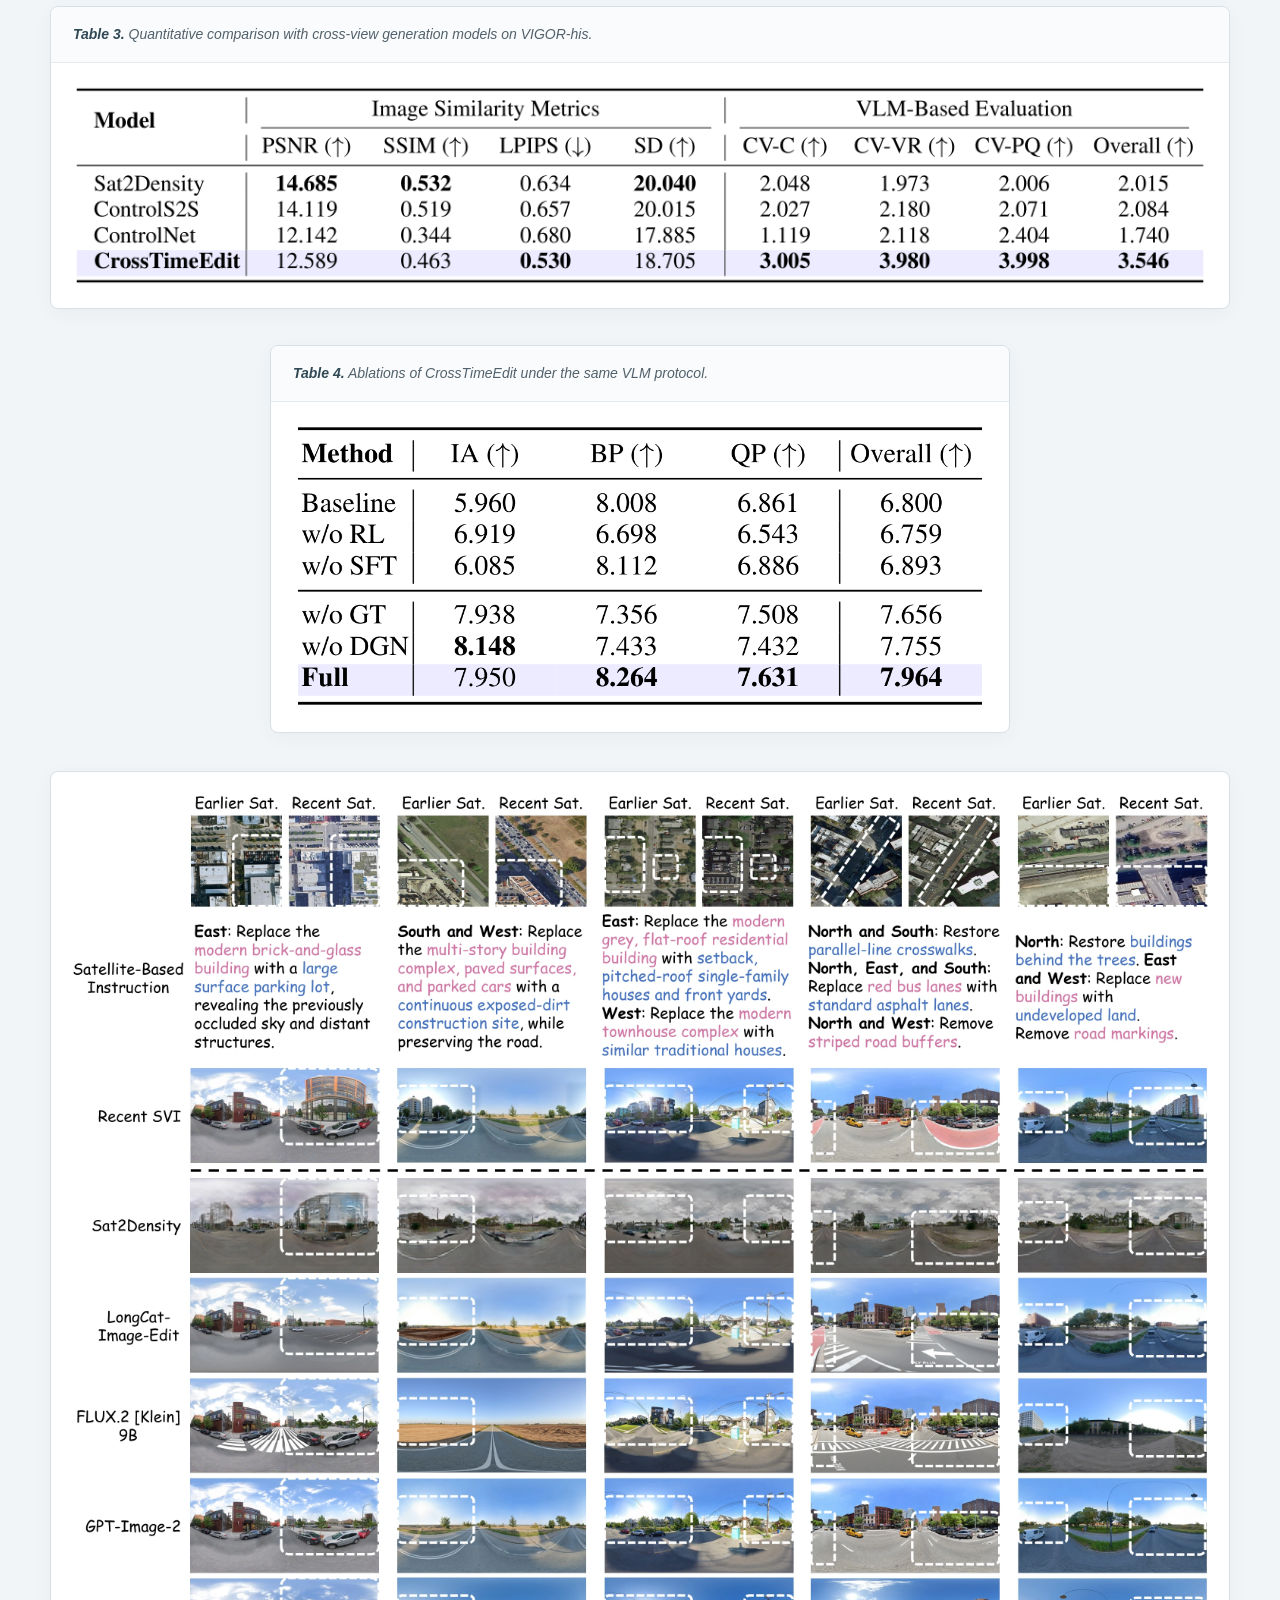
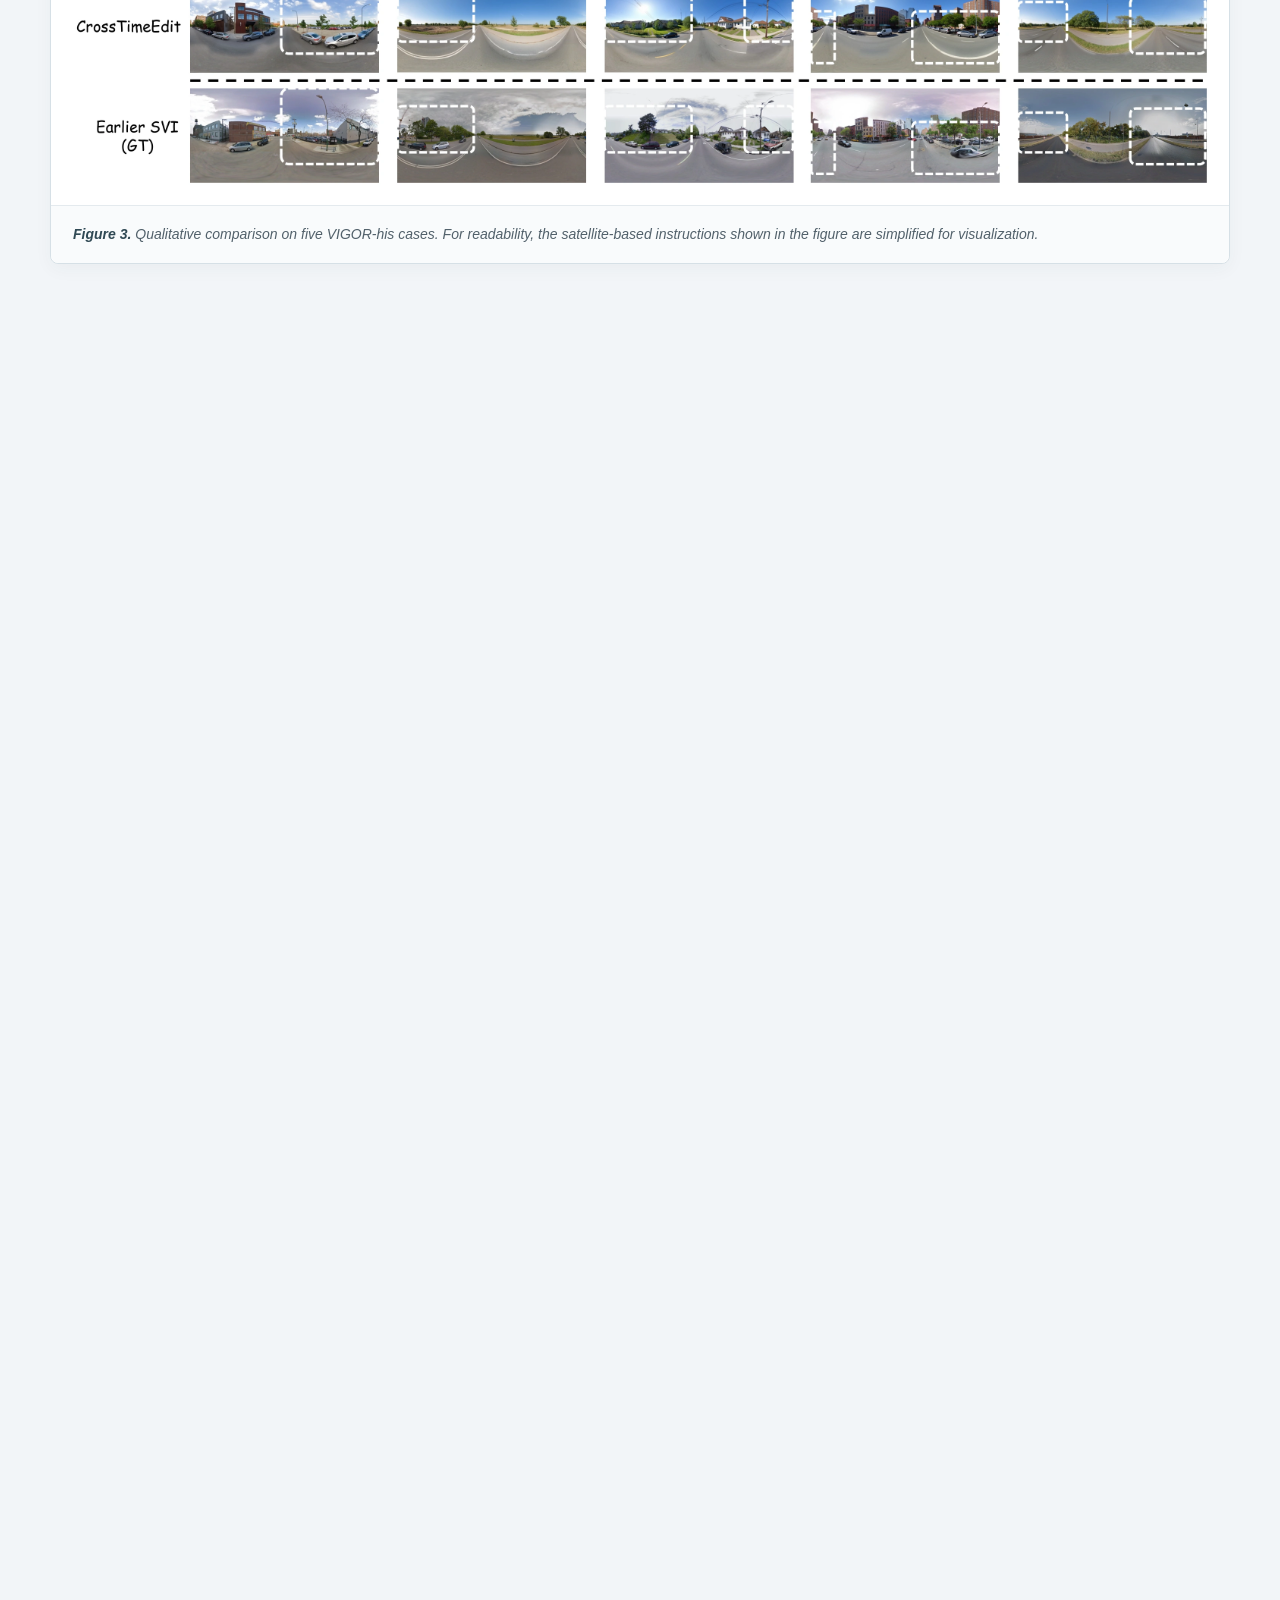
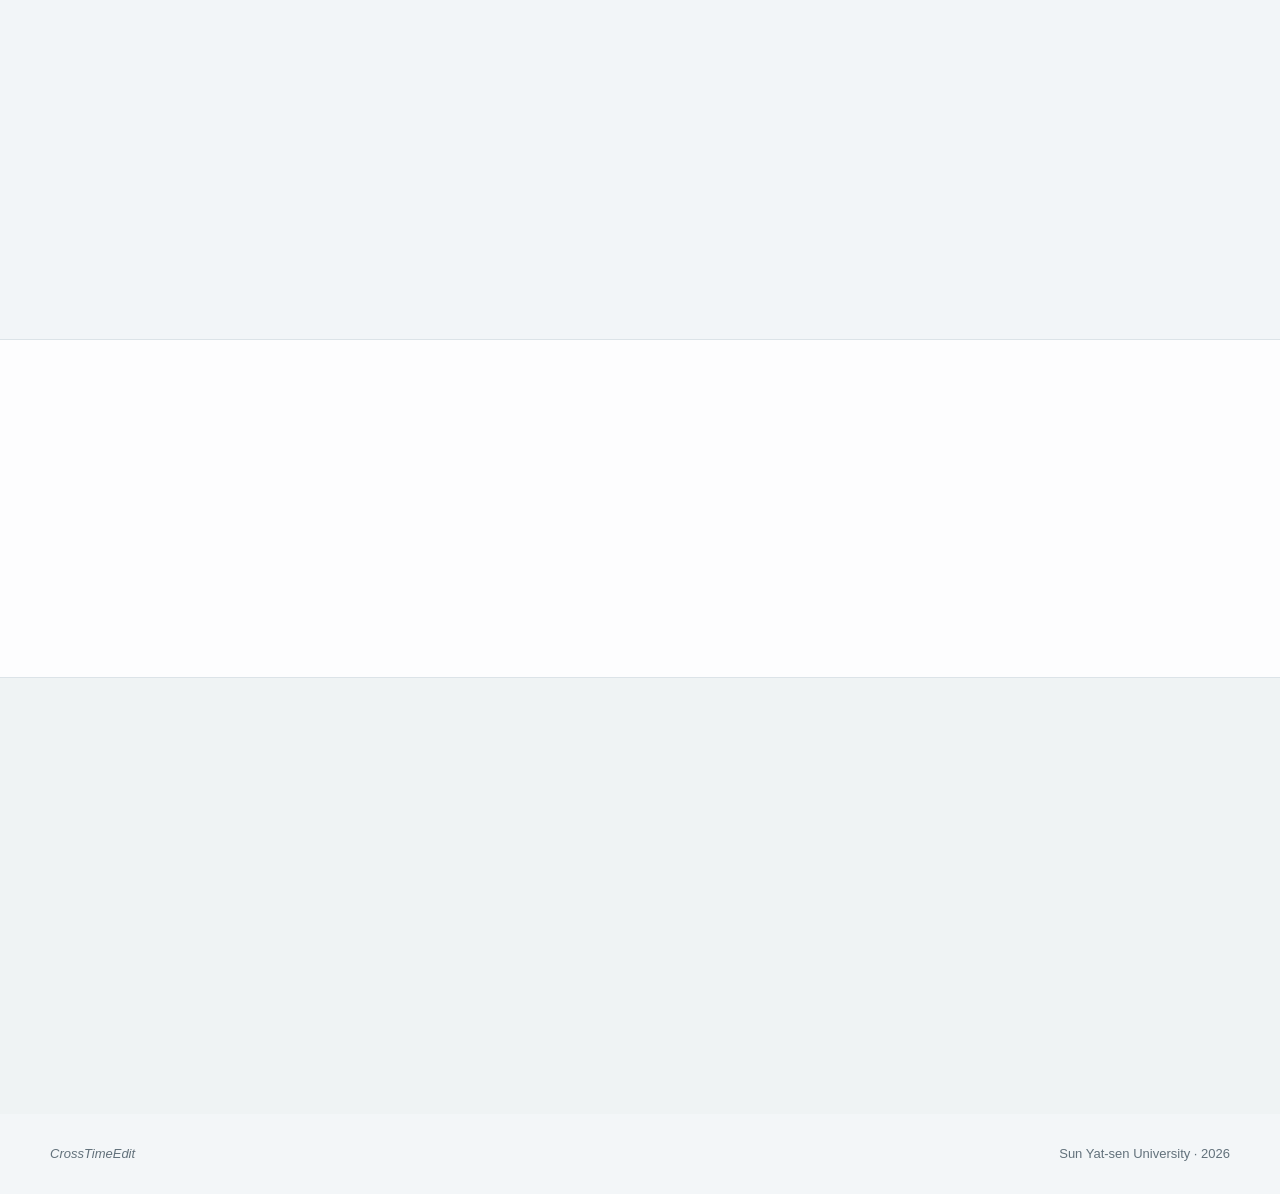
==== commit 4ae4beae: "Initial public release" ====
--- a/site/index.html
+++ b/site/index.html
@@ -5,8 +5,8 @@
 <meta name="viewport" content="width=device-width, initial-scale=1">
 <meta name="description" content="CrossTimeEdit and VIGOR-his: a decade-spanning cross-view dataset and reward-guided editing for historical street-view generation.">
 <title>CrossTimeEdit</title>
-<link rel="stylesheet" href="style.v4.css?v=20260928-reveal">
-<script src="reveal.js?v=20260928-reveal-bidirectional" defer></script>
+<link rel="stylesheet" href="style.v4.css?v=20260928-reveal-reset">
+<script src="reveal.js?v=20260928-reveal-bidirectional-reset" defer></script>
 </head>
 <body>
 <div class="map-backdrop" aria-hidden="true"></div>
--- a/site/style.v4.css
+++ b/site/style.v4.css
@@ -64,6 +64,7 @@
 pre { margin:0; padding:26px; overflow:auto; border:1px solid #d3deda; border-radius:6px; background:#fff; color:#354750; font:14px/1.85 Consolas,monospace; }
 footer { padding:28px 0; display:flex; justify-content:space-between; color:var(--muted); font-size:13px; }
 .reveal-ready [data-reveal] { opacity:0; transform:translate3d(0,24px,0); transition:opacity .7s ease,transform .7s cubic-bezier(.22,1,.36,1); transition-delay:var(--reveal-delay,0ms); will-change:opacity,transform; }
+.reveal-ready [data-reveal].is-resetting { transition:none; }
 .reveal-ready [data-reveal].is-visible { opacity:1; transform:translate3d(0,0,0); }
 @media(max-width:850px) { .method-steps { grid-template-columns:1fr; } h1 { font-size:60px; } .subtitle { font-size:25px; } }
 @media(max-width:600px) {
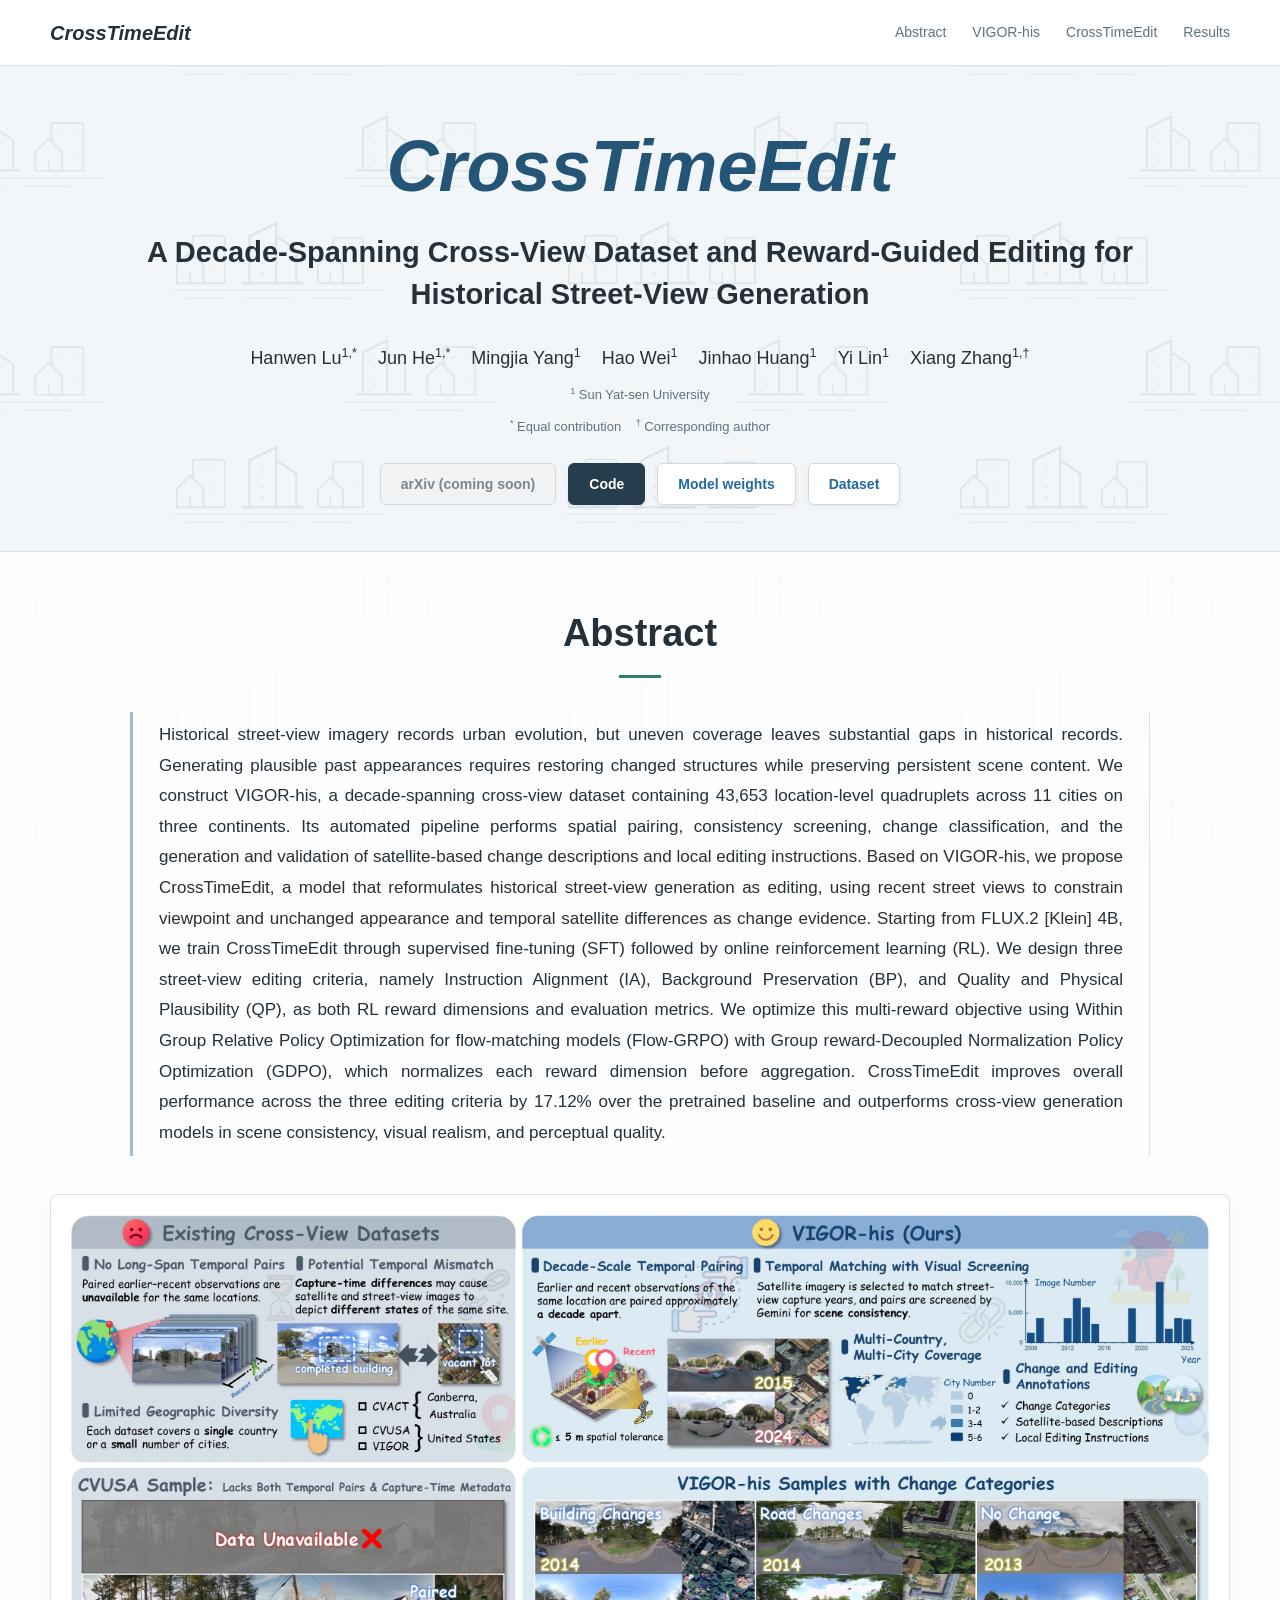
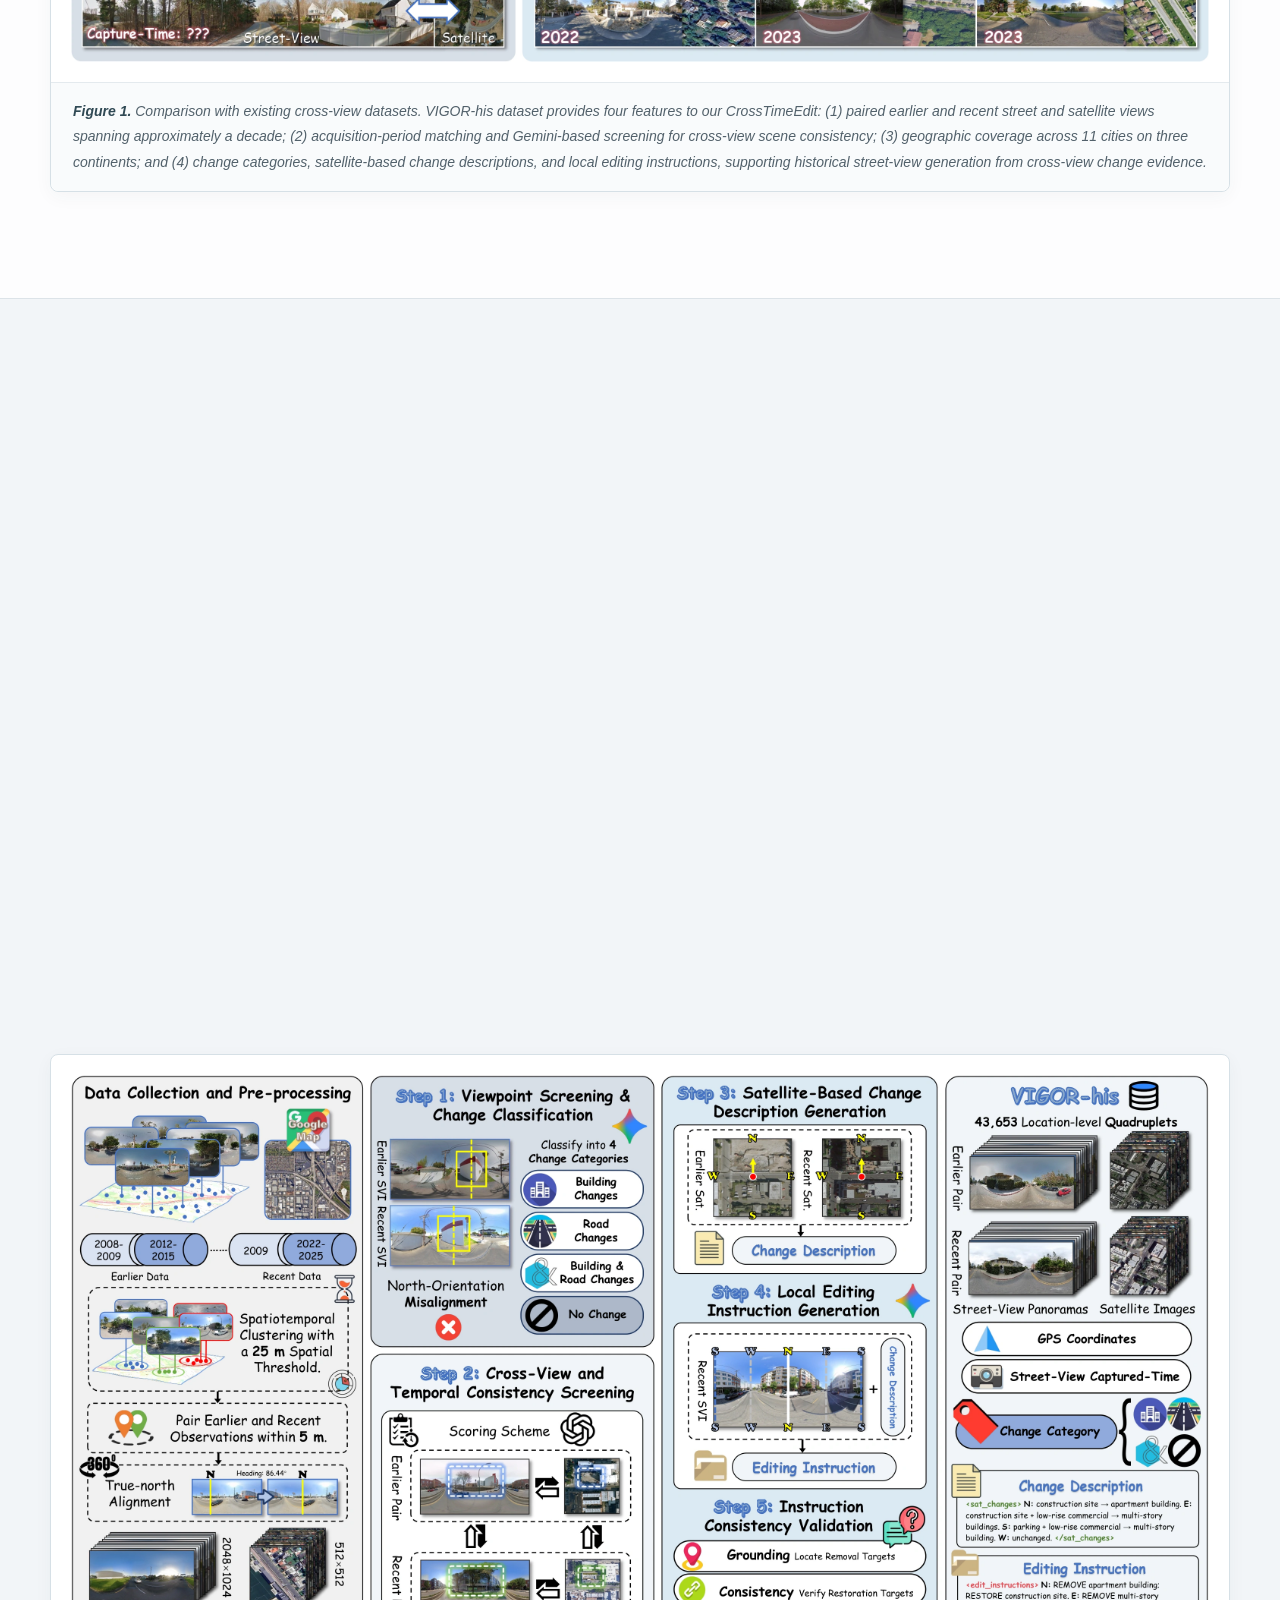
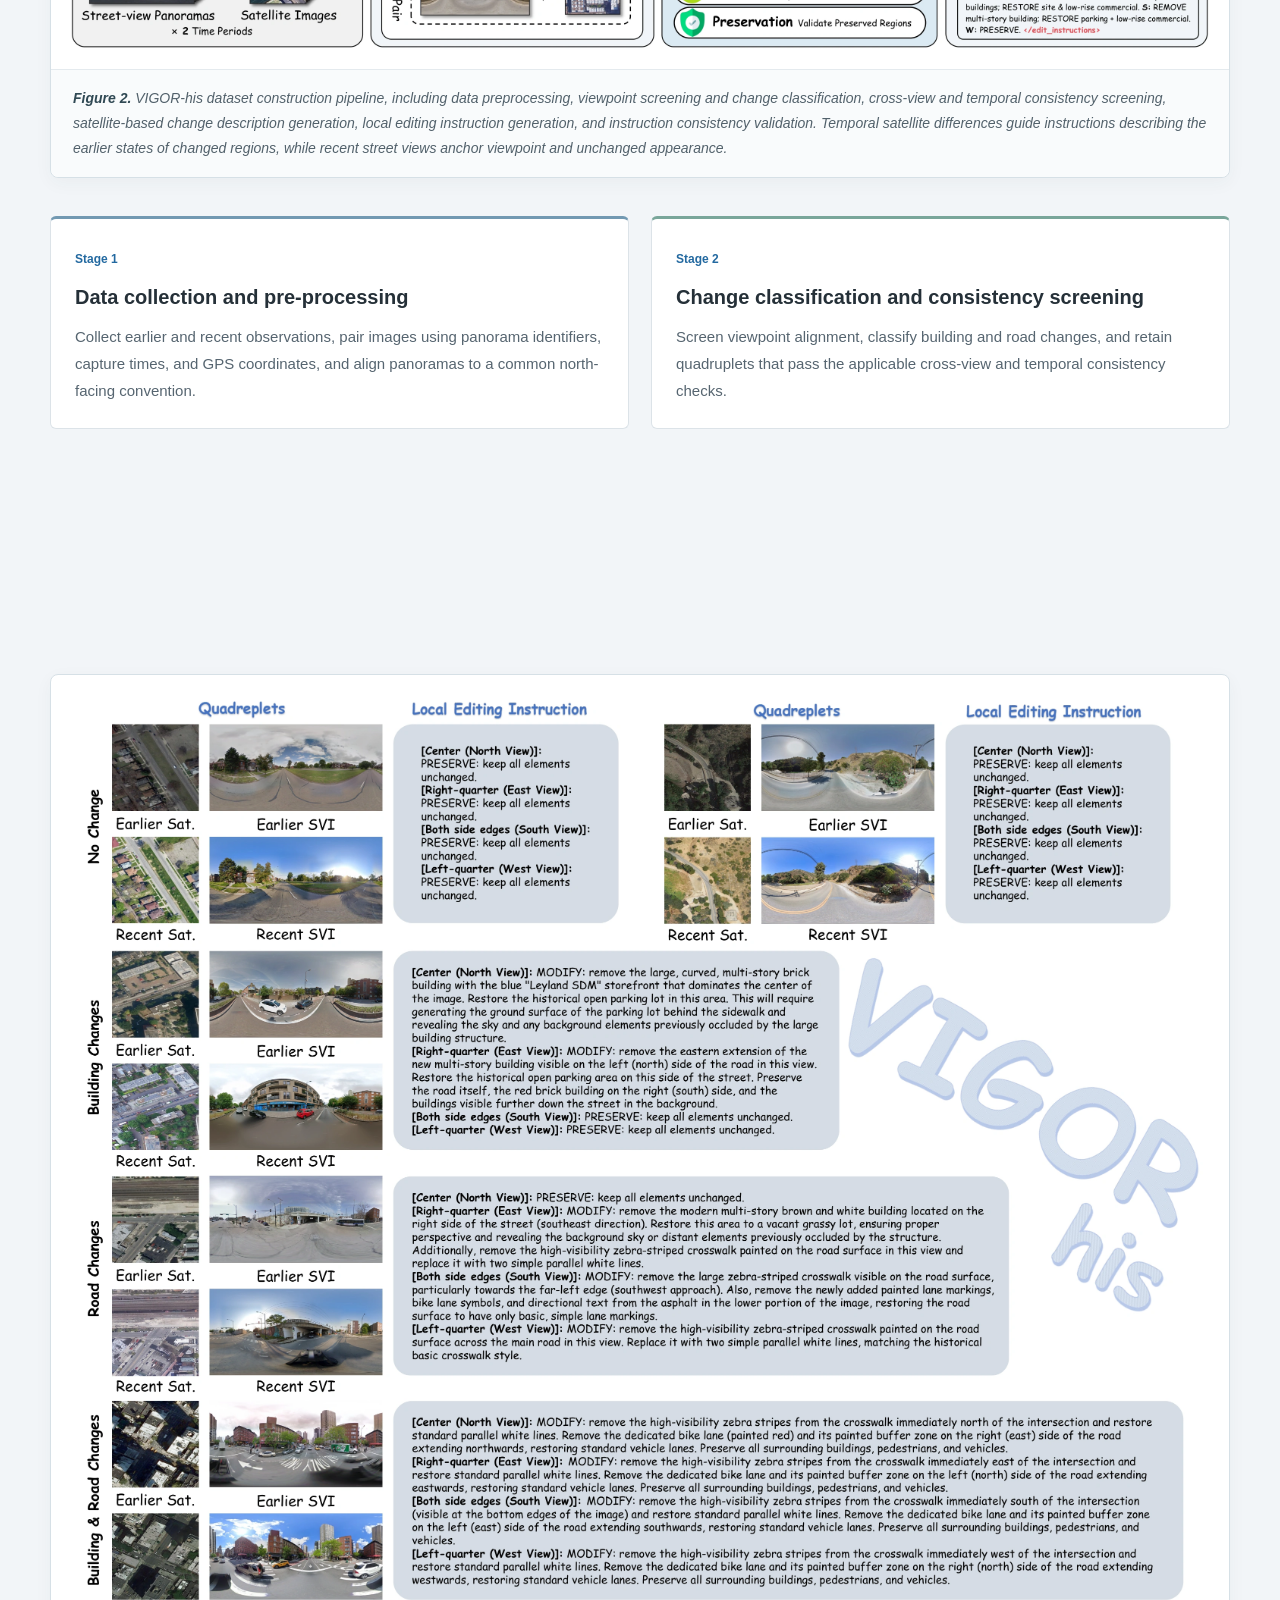
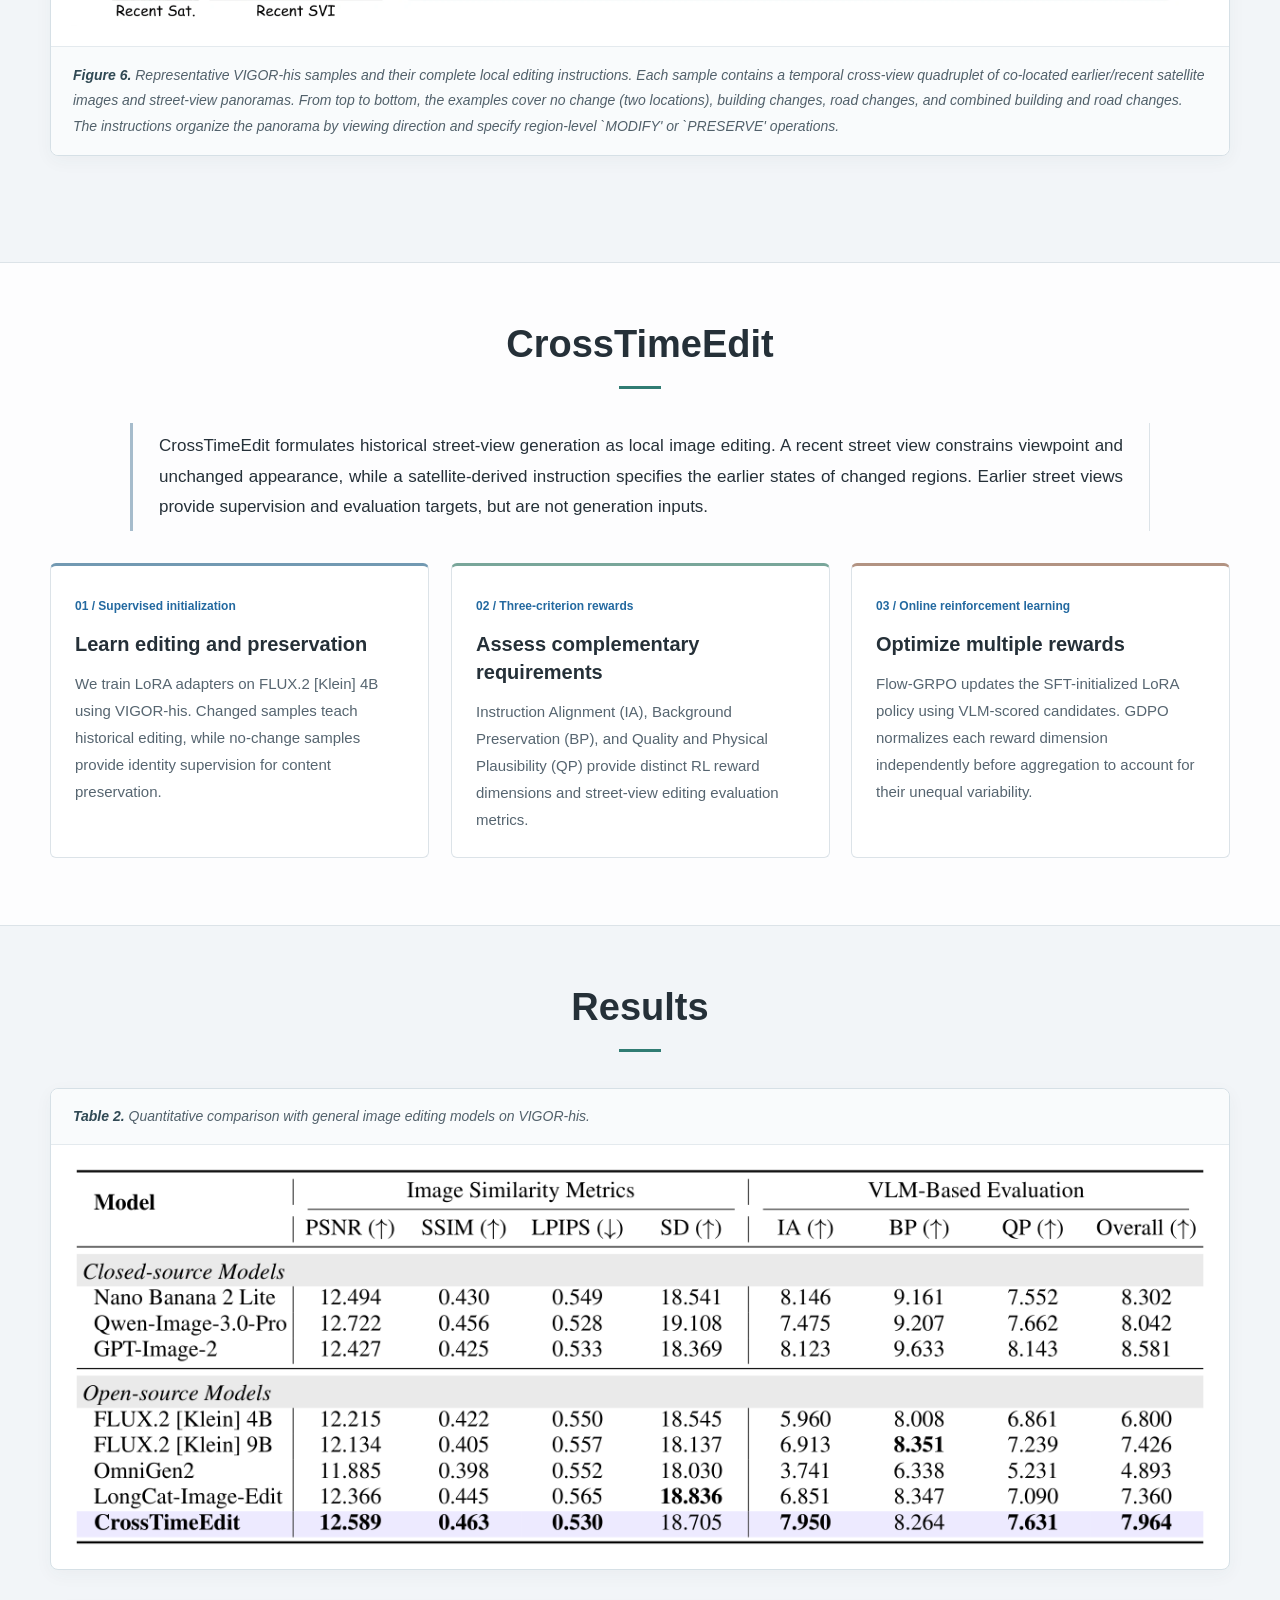
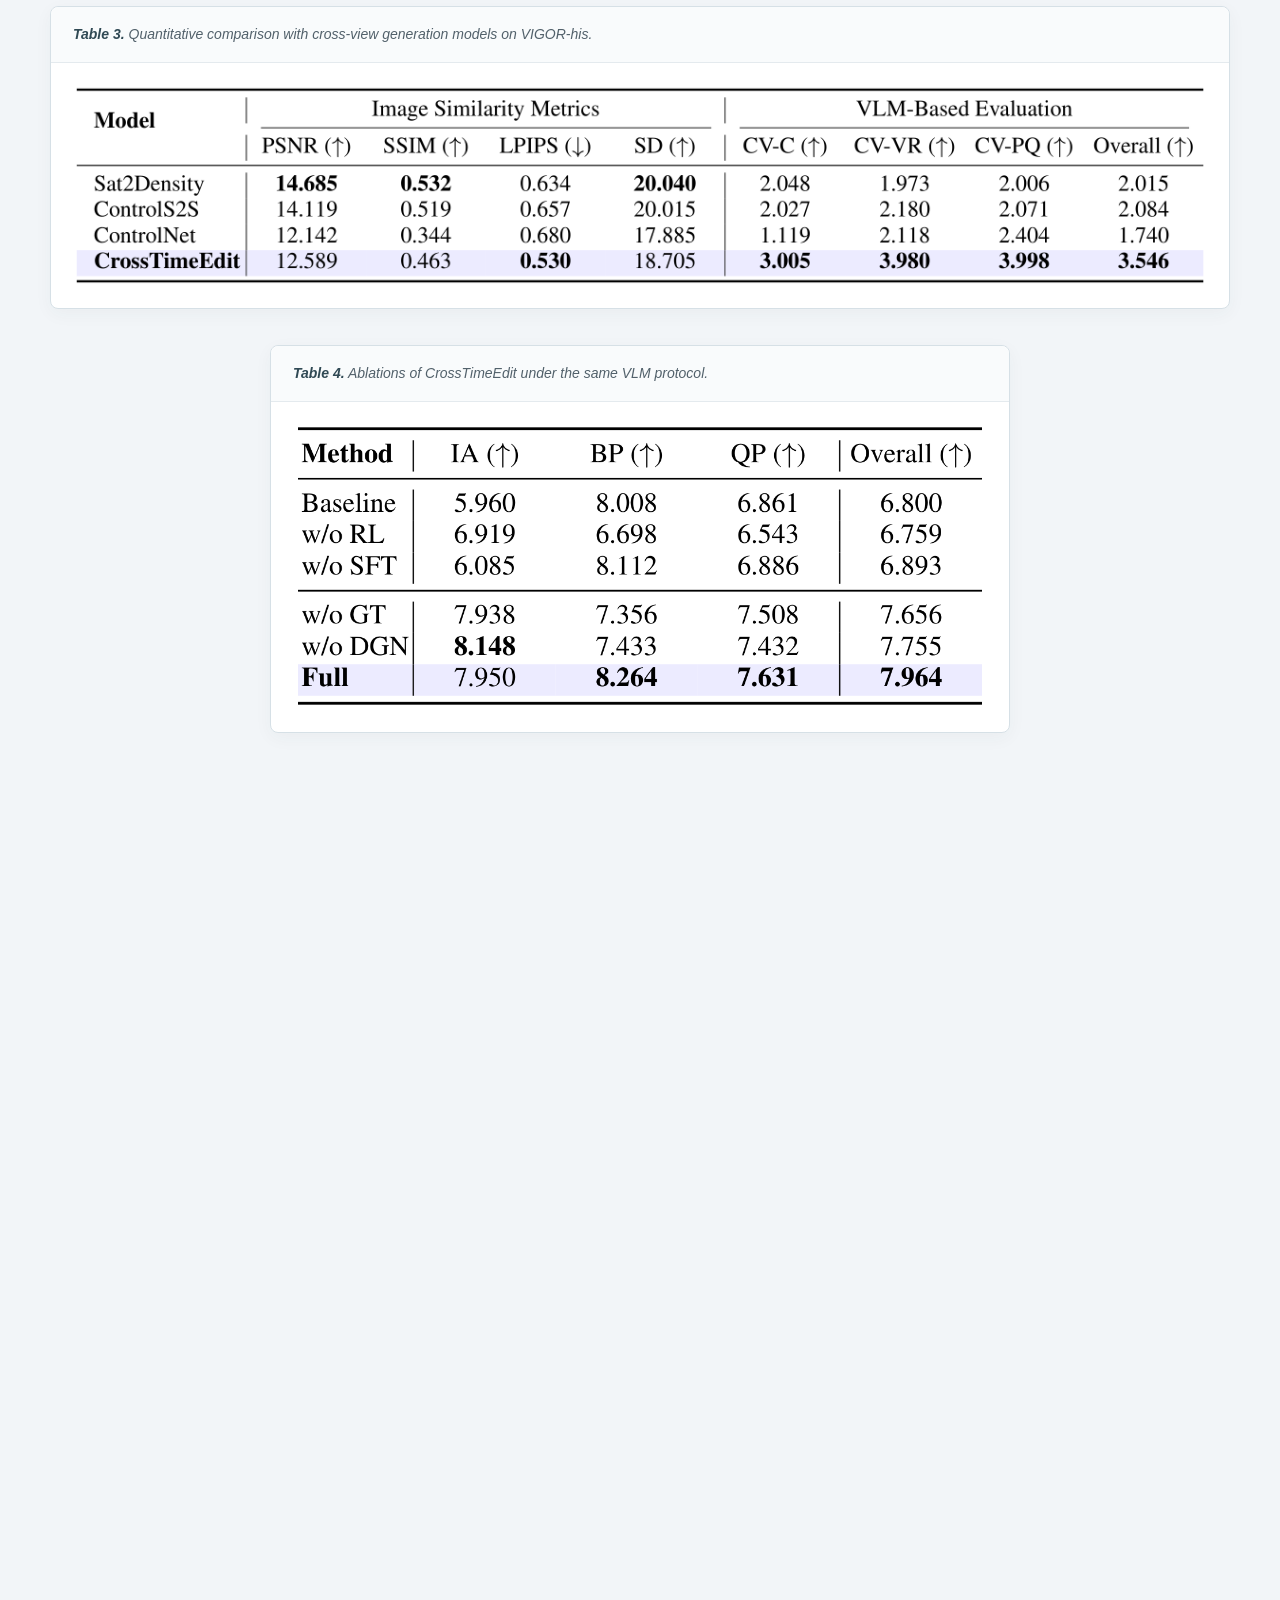
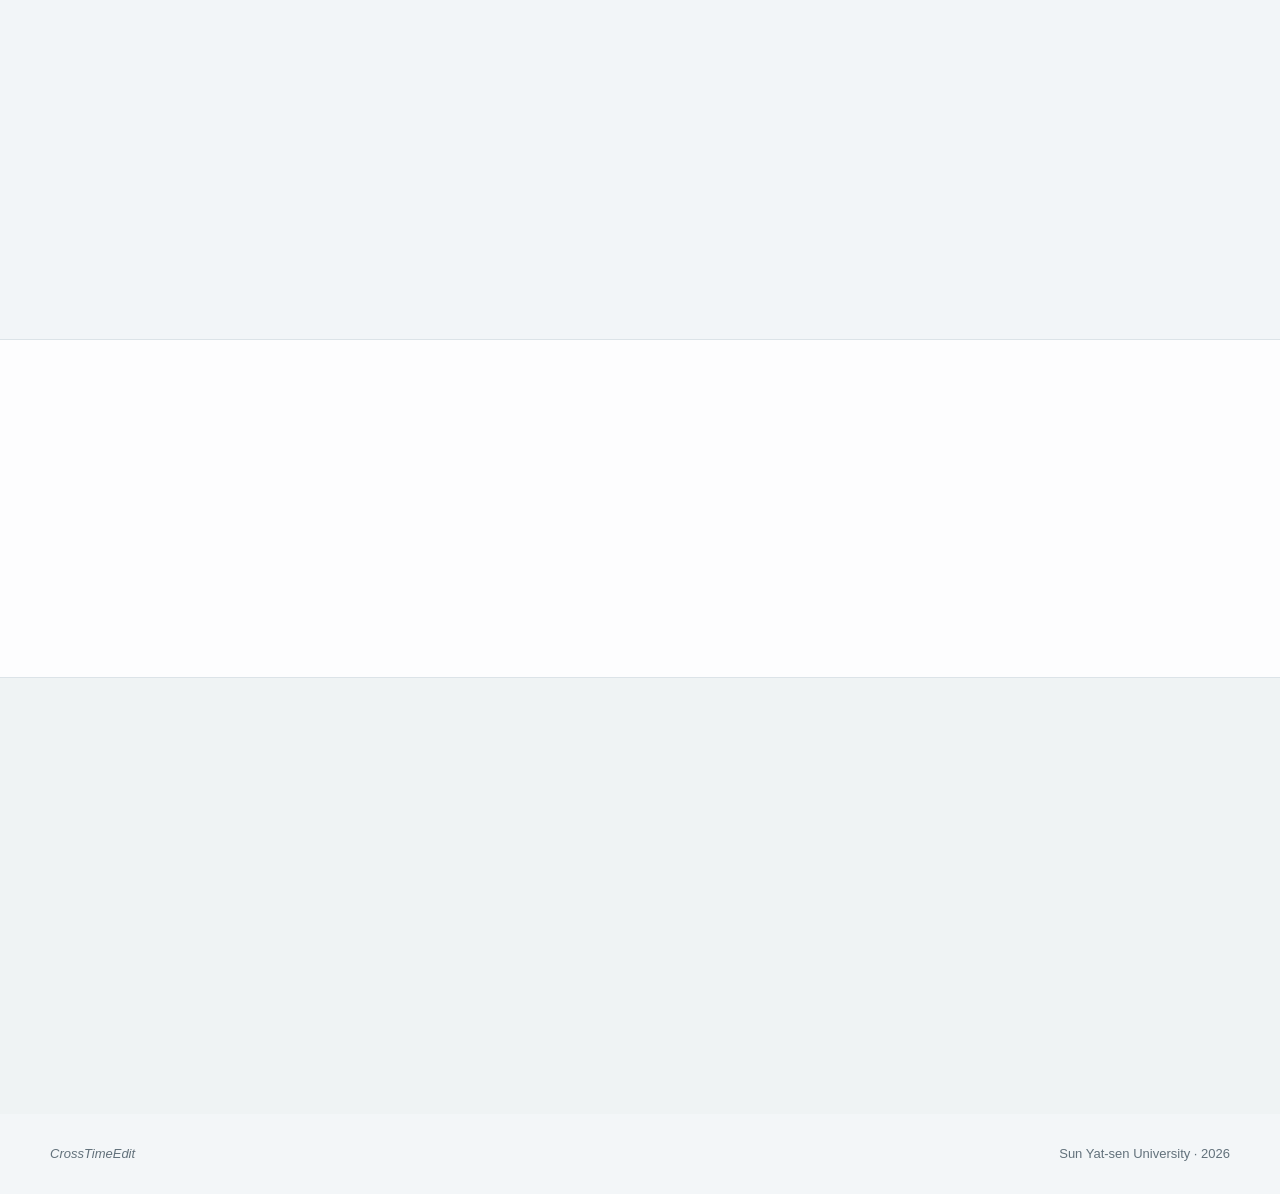
==== commit 8f465832: "Initial public release" ====
--- a/site/index.html
+++ b/site/index.html
@@ -6,7 +6,7 @@
 <meta name="description" content="CrossTimeEdit and VIGOR-his: a decade-spanning cross-view dataset and reward-guided editing for historical street-view generation.">
 <title>CrossTimeEdit</title>
 <link rel="stylesheet" href="style.v4.css?v=20260928-reveal-reset">
-<script src="reveal.js?v=20260928-reveal-bidirectional-reset" defer></script>
+<script src="reveal.js?v=20260928-reveal-natural-exit" defer></script>
 </head>
 <body>
 <div class="map-backdrop" aria-hidden="true"></div>
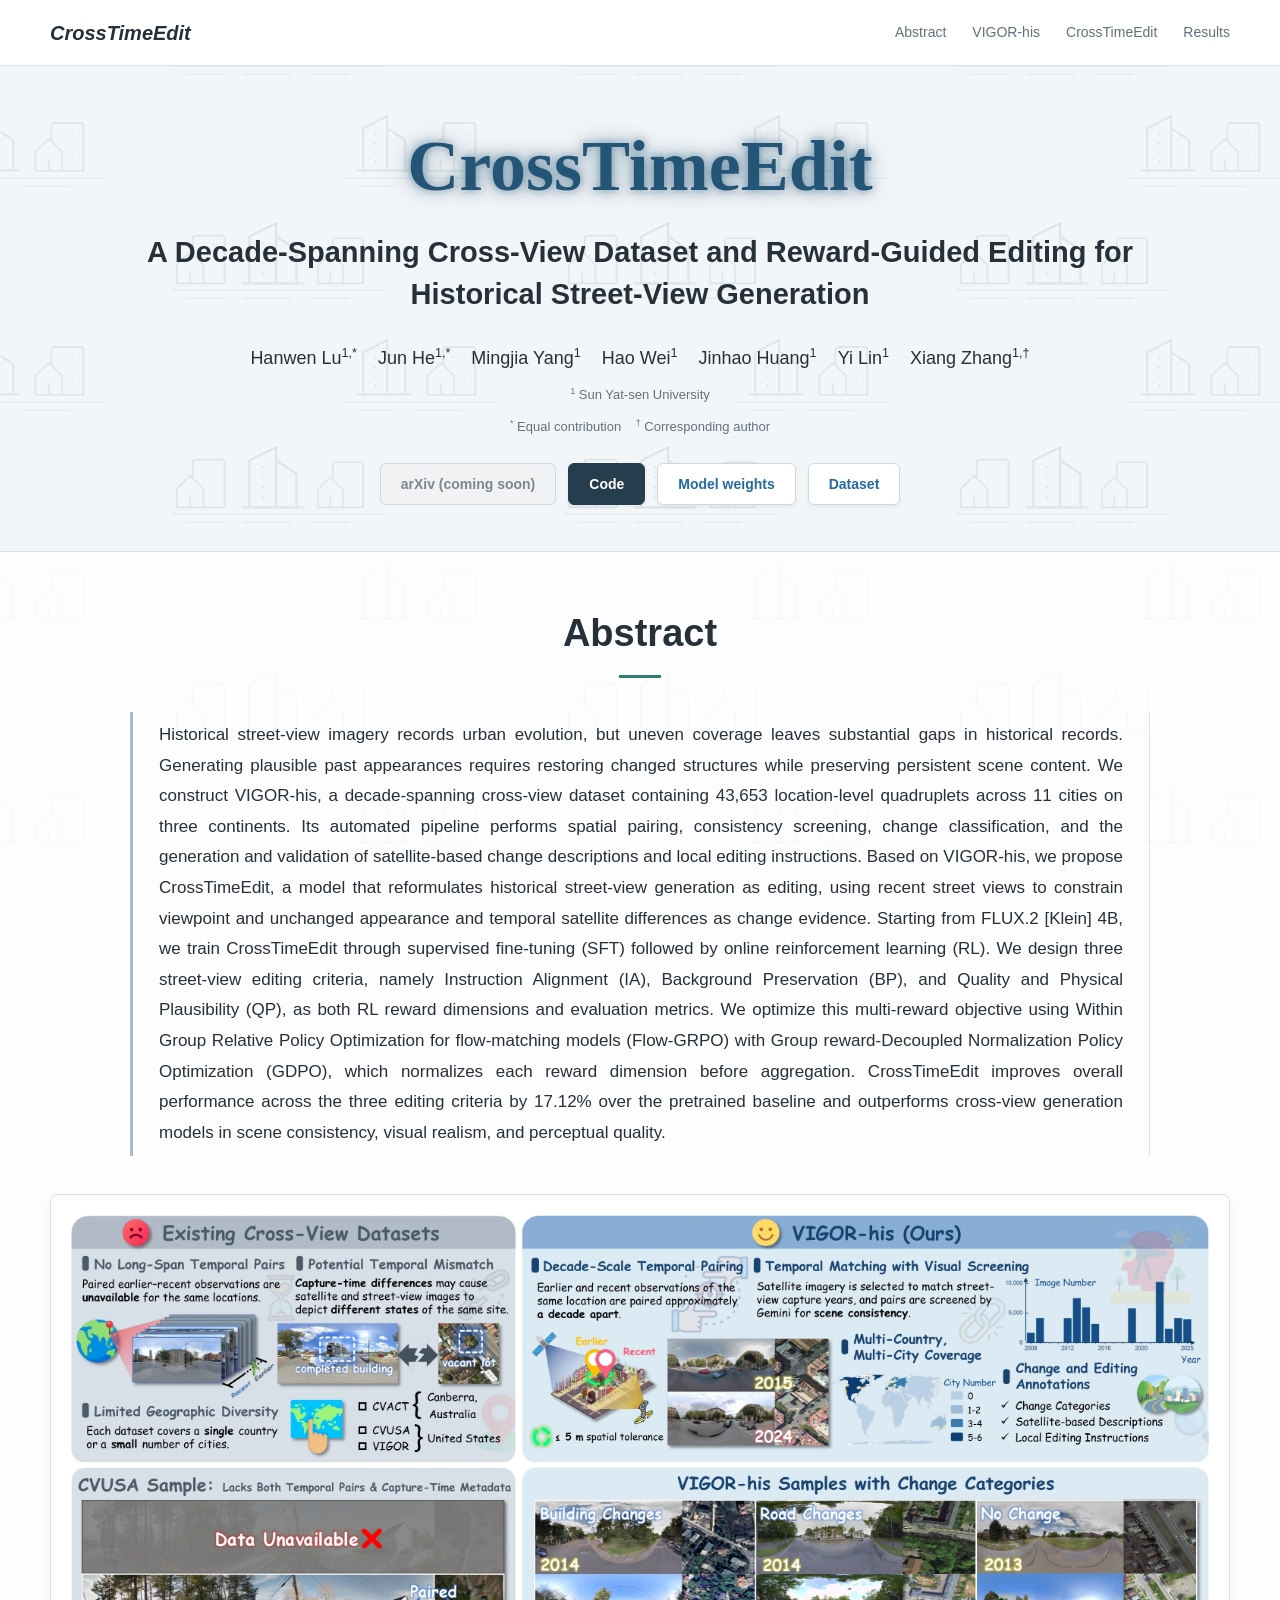
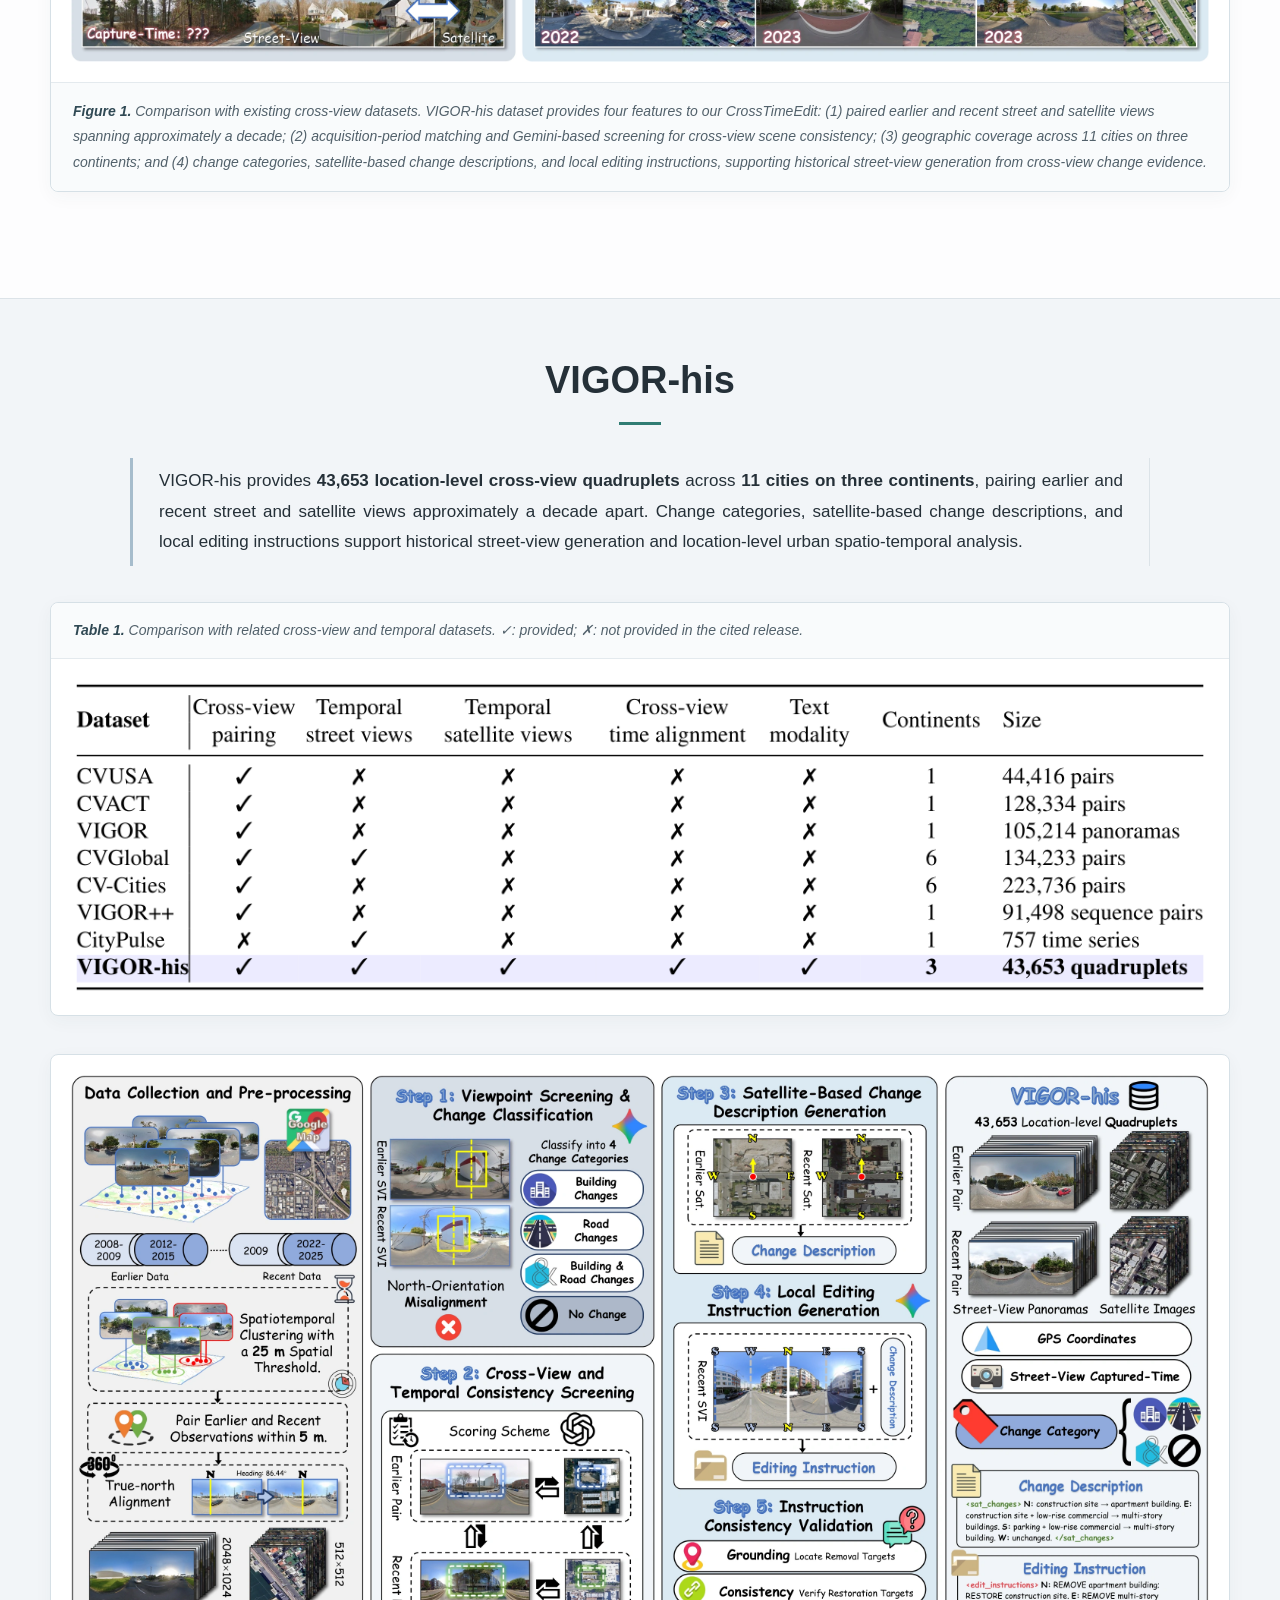
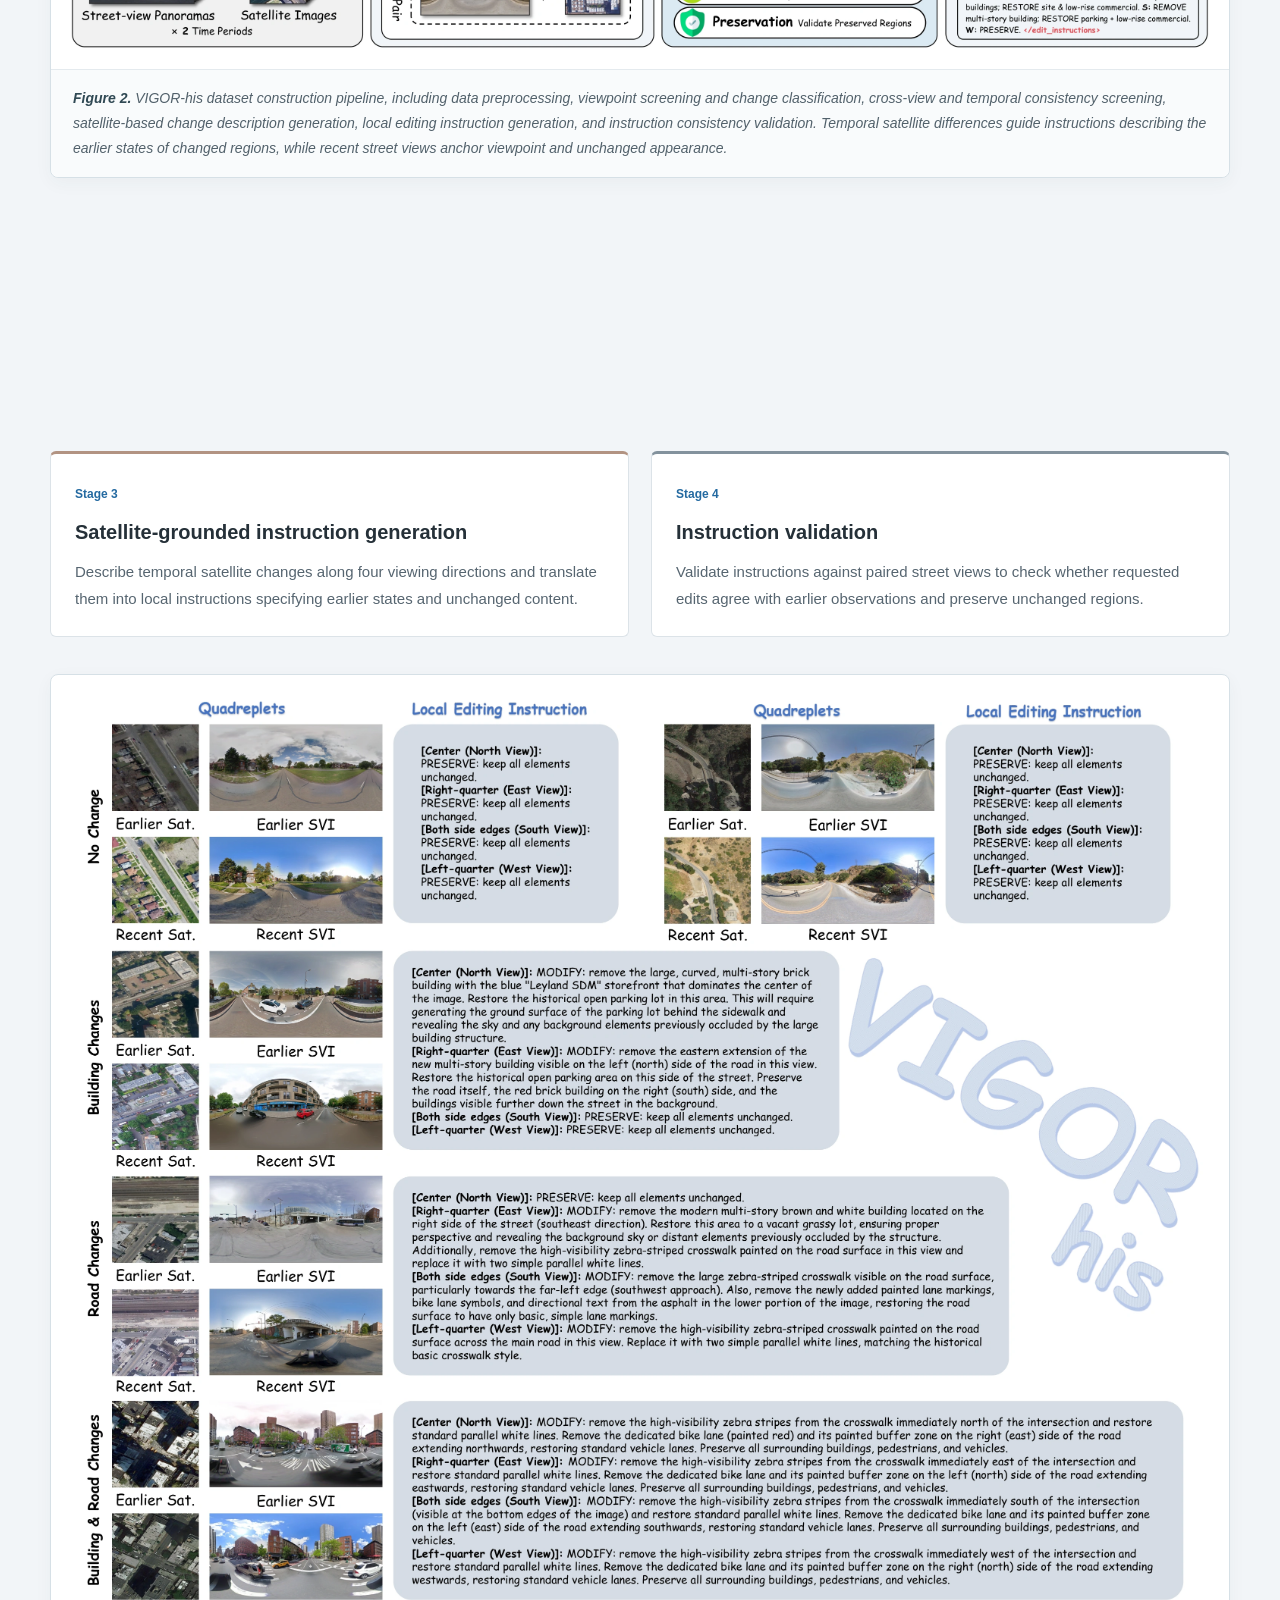
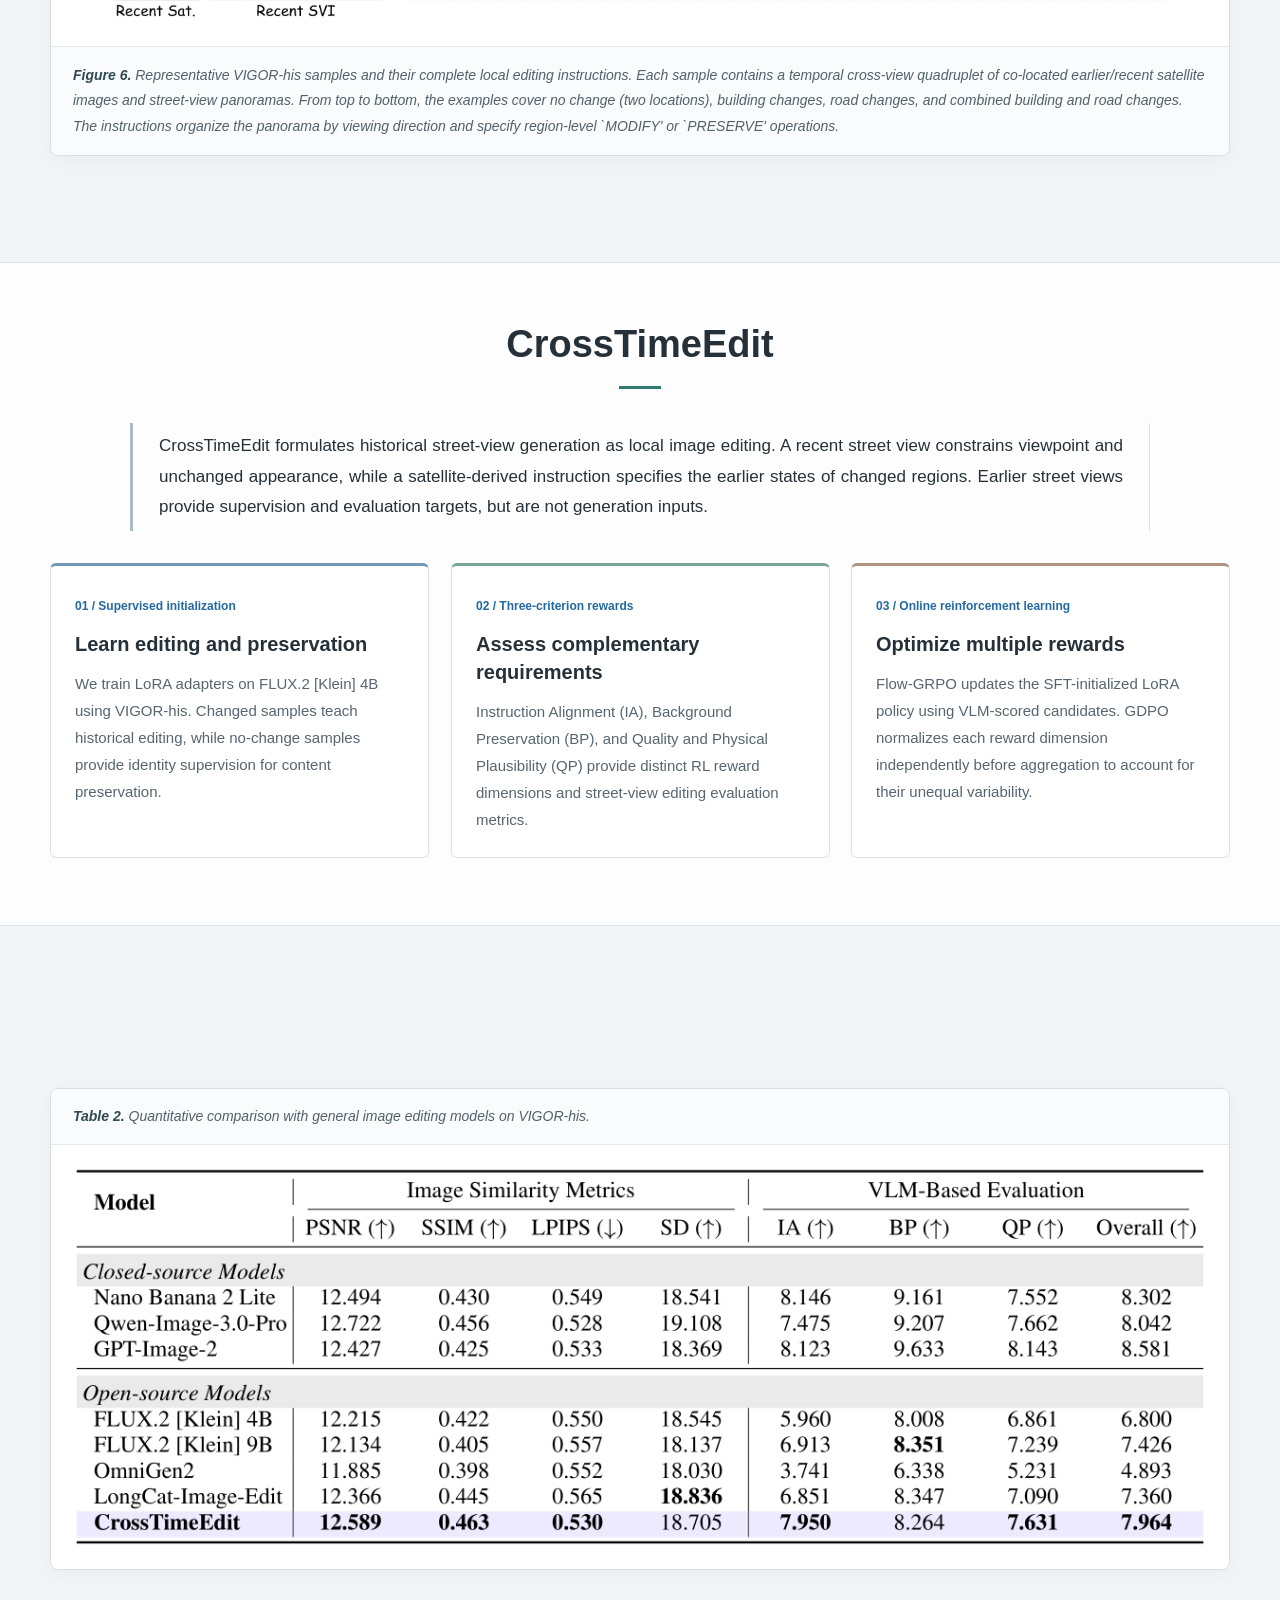
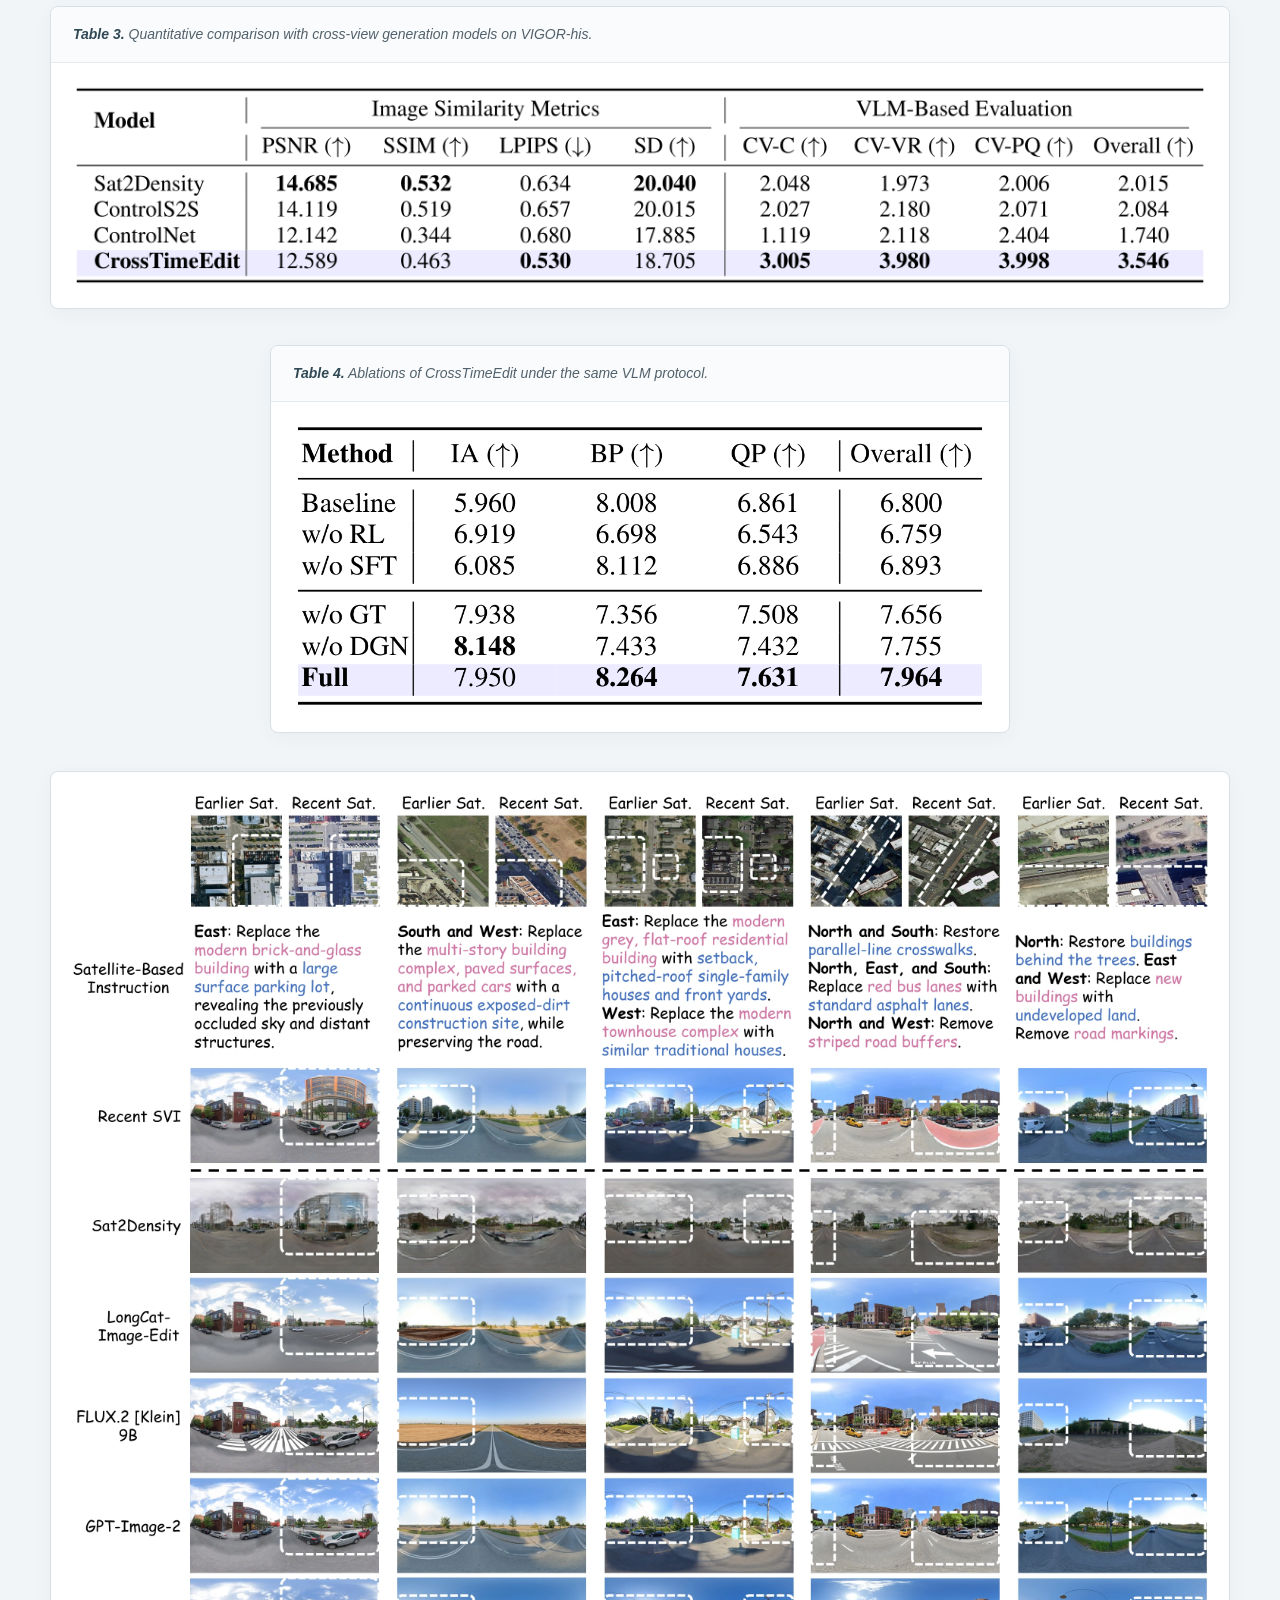
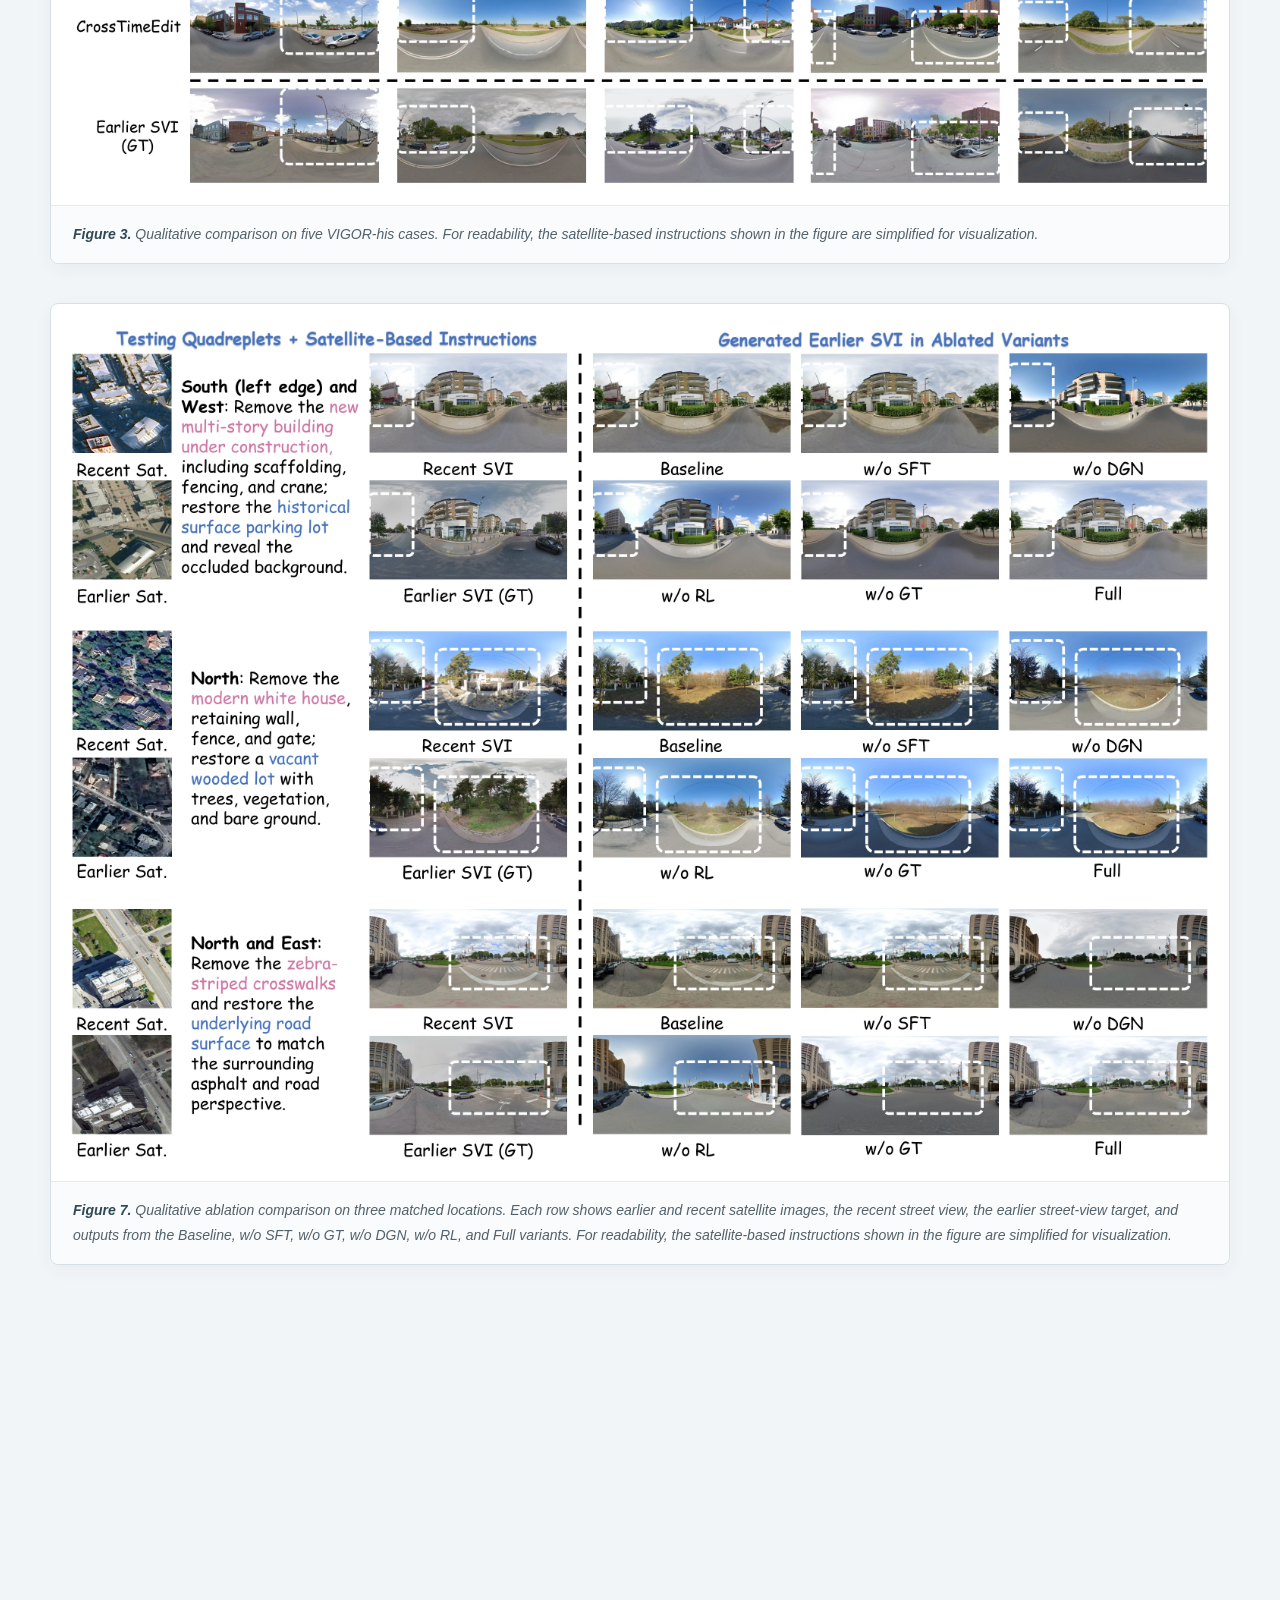
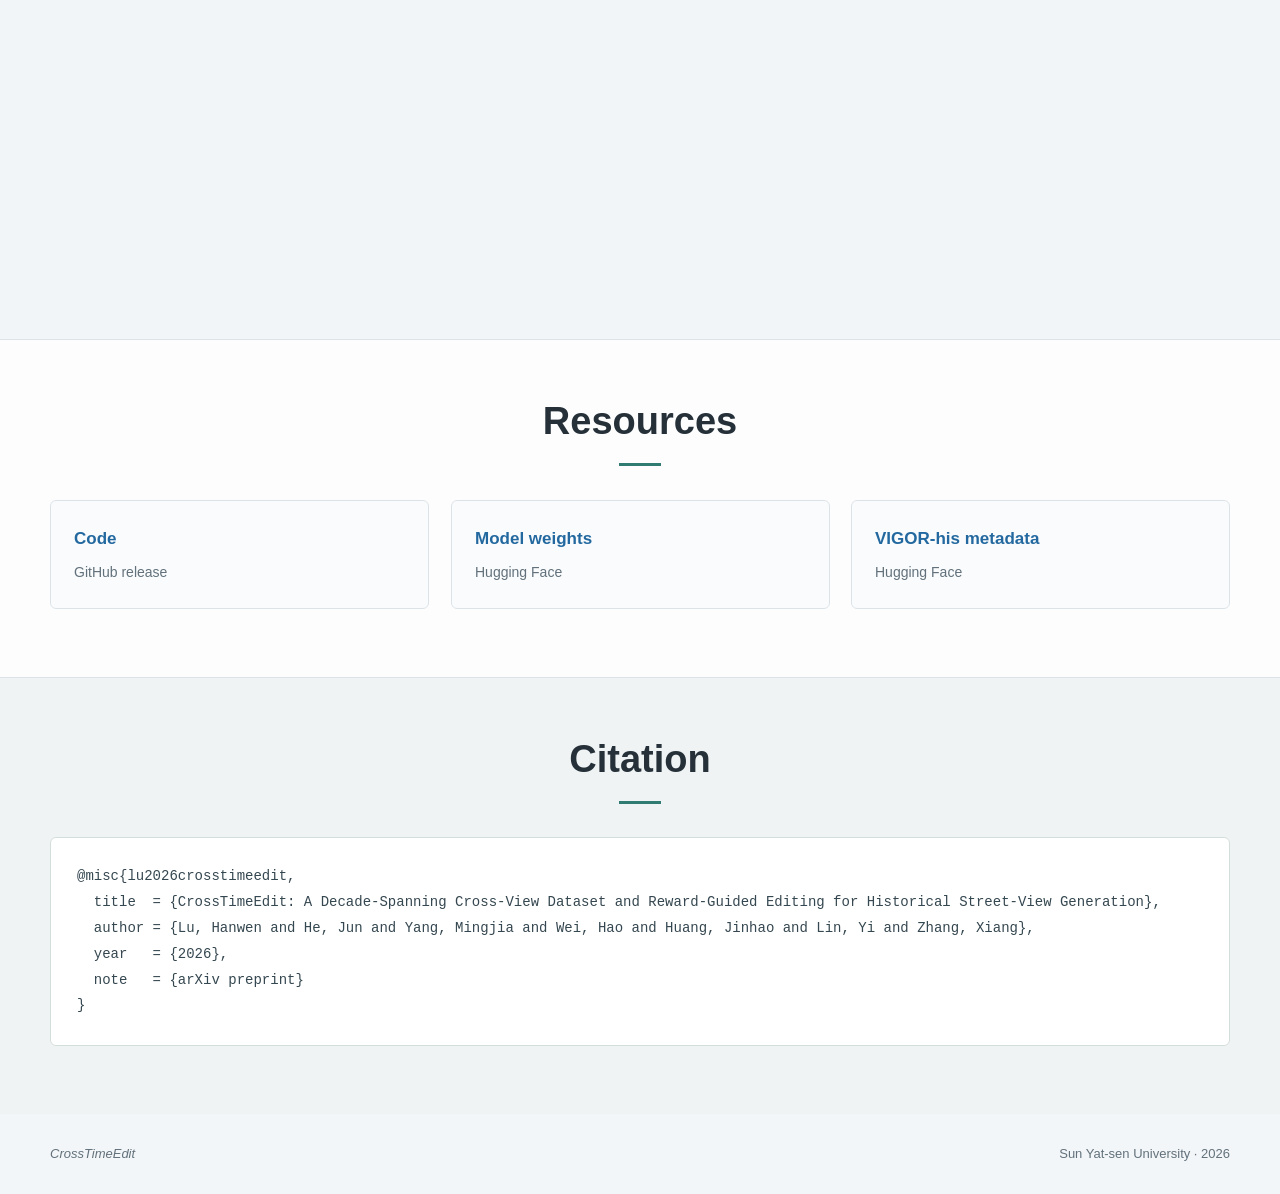
==== commit f3133b65: "Initial public release" ====
--- a/site/index.html
+++ b/site/index.html
@@ -5,7 +5,7 @@
 <meta name="viewport" content="width=device-width, initial-scale=1">
 <meta name="description" content="CrossTimeEdit and VIGOR-his: a decade-spanning cross-view dataset and reward-guided editing for historical street-view generation.">
 <title>CrossTimeEdit</title>
-<link rel="stylesheet" href="style.v4.css?v=20260928-reveal-reset">
+<link rel="stylesheet" href="style.v4.css?v=20260928-title-glow">
 <script src="reveal.js?v=20260928-reveal-natural-exit" defer></script>
 </head>
 <body>
--- a/site/style.v4.css
+++ b/site/style.v4.css
@@ -16,8 +16,8 @@
 nav a { color:var(--muted); }
 nav a:hover { color:var(--accent); }
 .hero { padding:60px 0 46px; text-align:center; }
-h1 { font-size:72px; line-height:1.12; margin:0 0 24px; font-weight:800; }
-h1 em { color:#245577; }
+h1 { font-family:"Comic Sans MS","Comic Sans",cursive; font-size:72px; line-height:1.12; margin:0 0 24px; font-weight:700; }
+h1 em { color:#245577; font-style:normal; -webkit-text-stroke:3px #fff; paint-order:stroke fill; text-shadow:0 0 7px #24557780,0 0 16px #24557766,0 0 30px #2455774d; }
 .subtitle { max-width:1010px; margin:0 auto 26px; font-size:29px; line-height:1.45; }
 .authors { margin:0 auto; max-width:1030px; font-size:18px; line-height:1.9; }
 .authors span { display:inline-block; margin:0 8px; white-space:nowrap; }
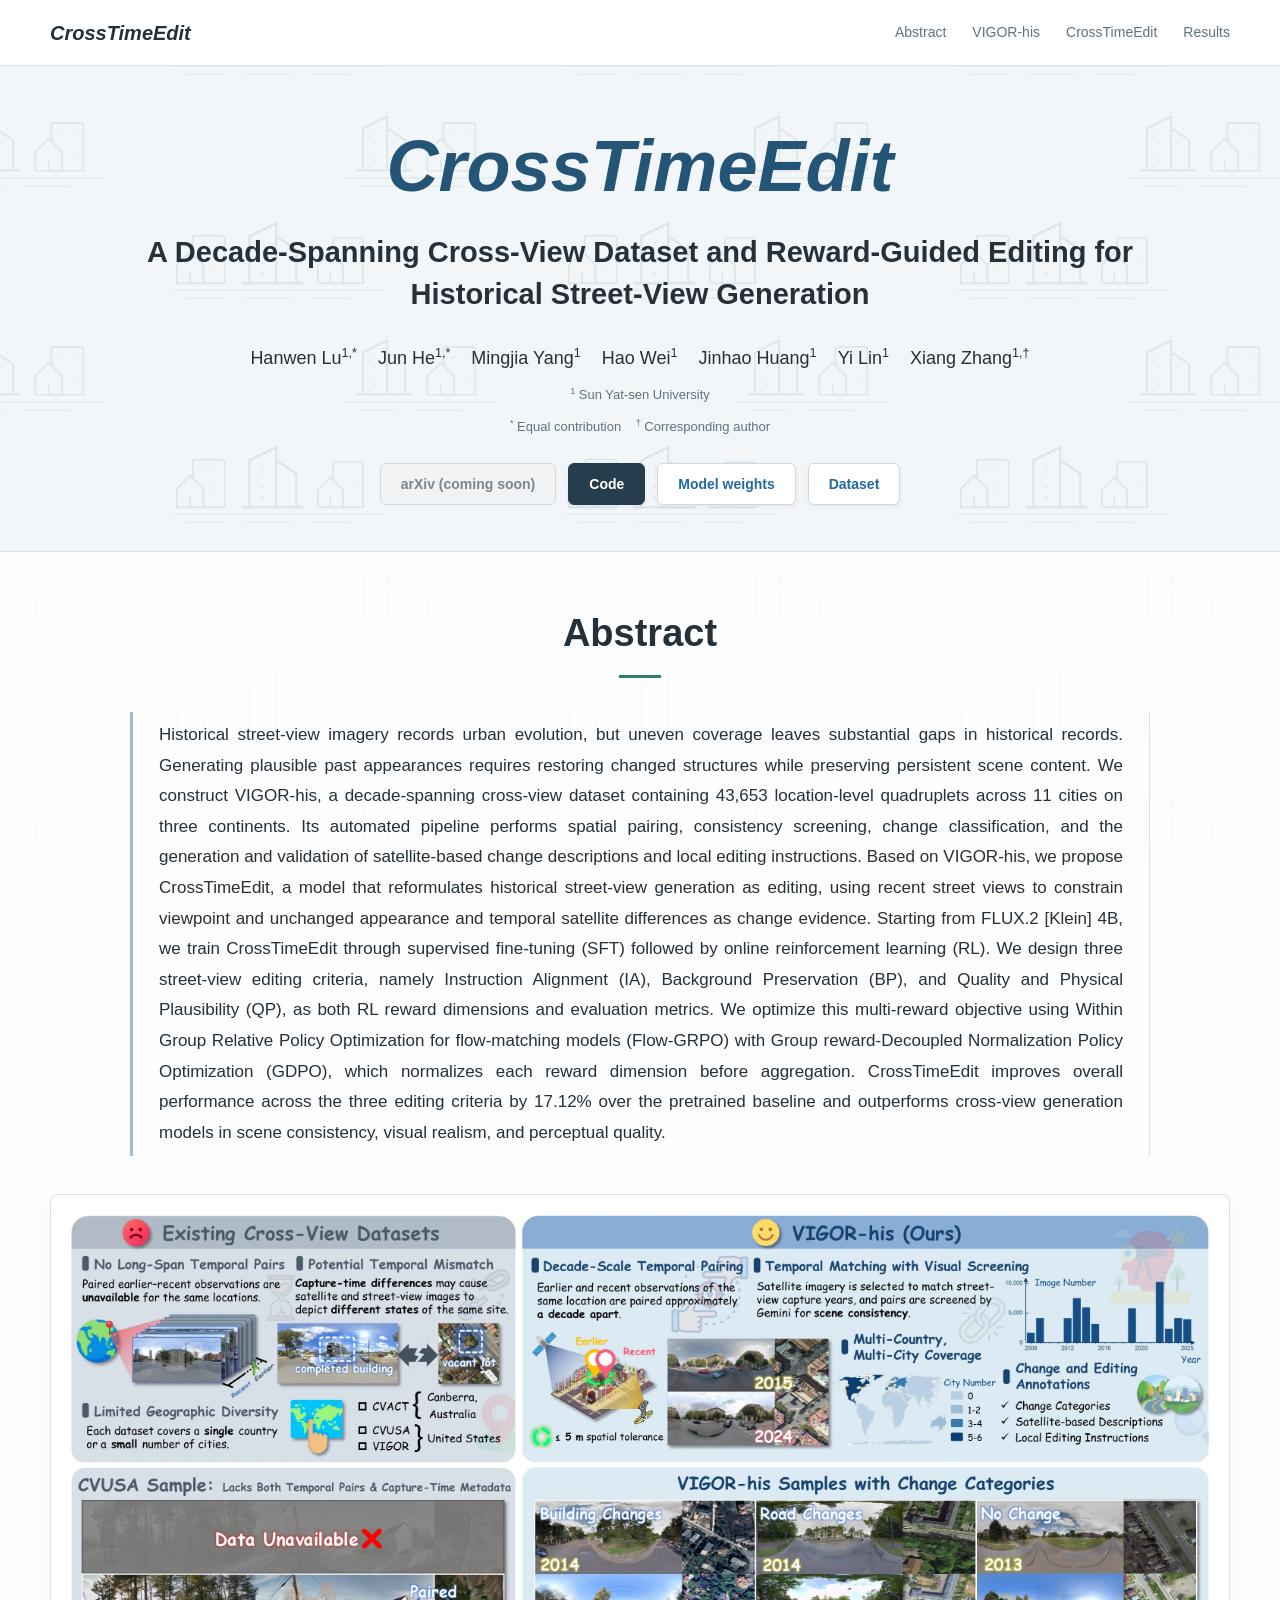
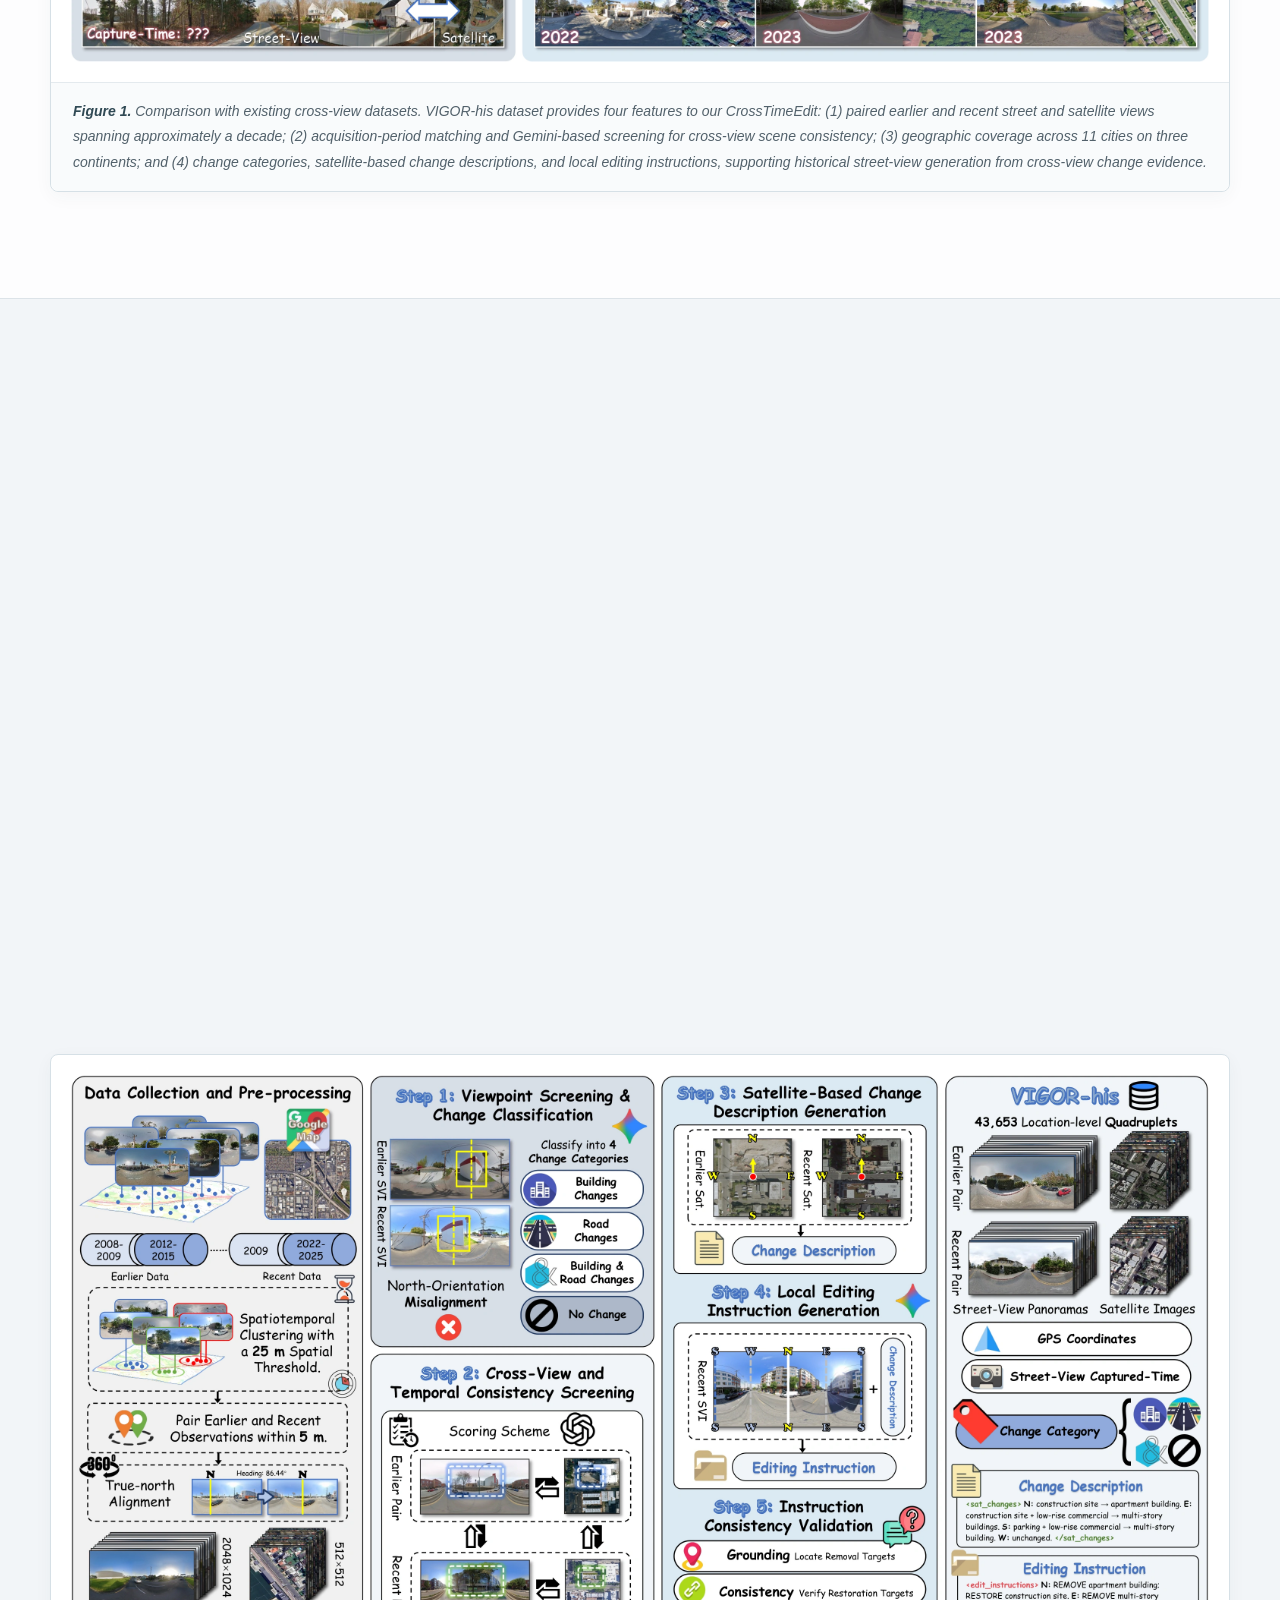
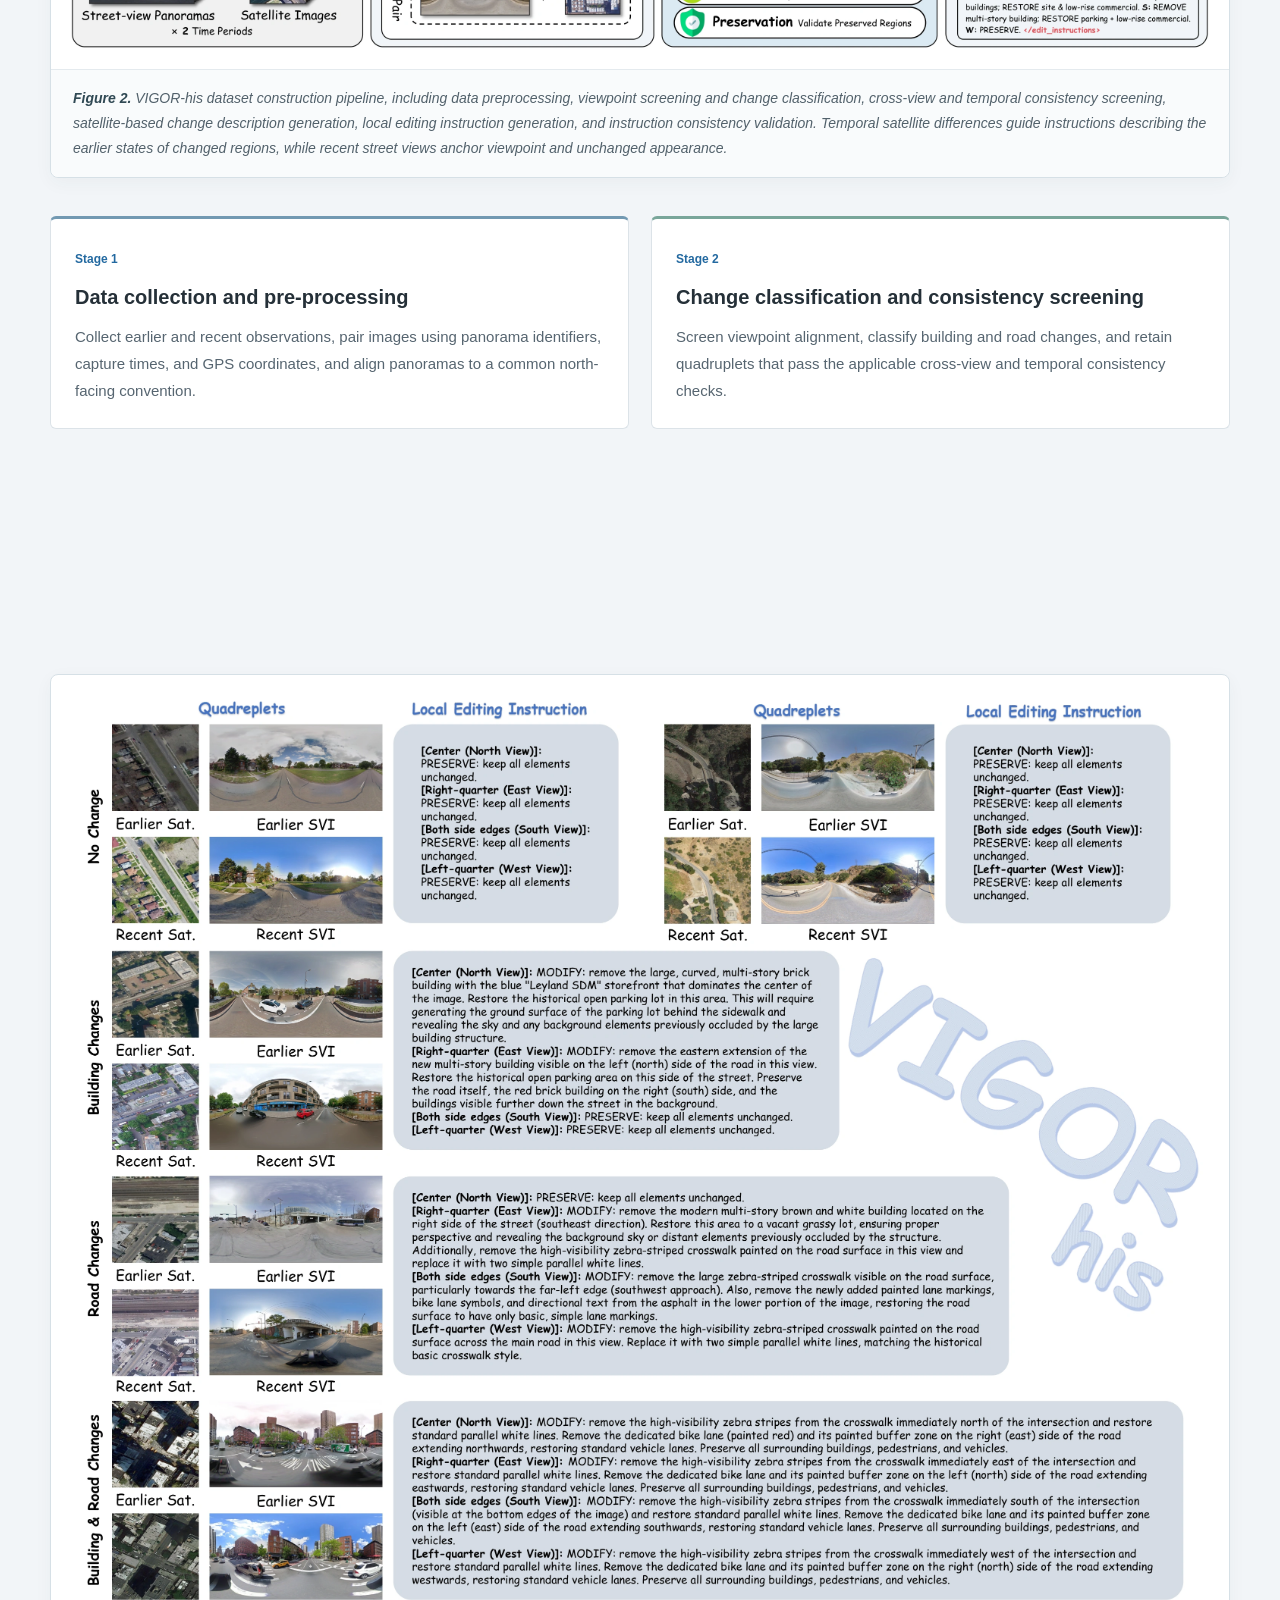
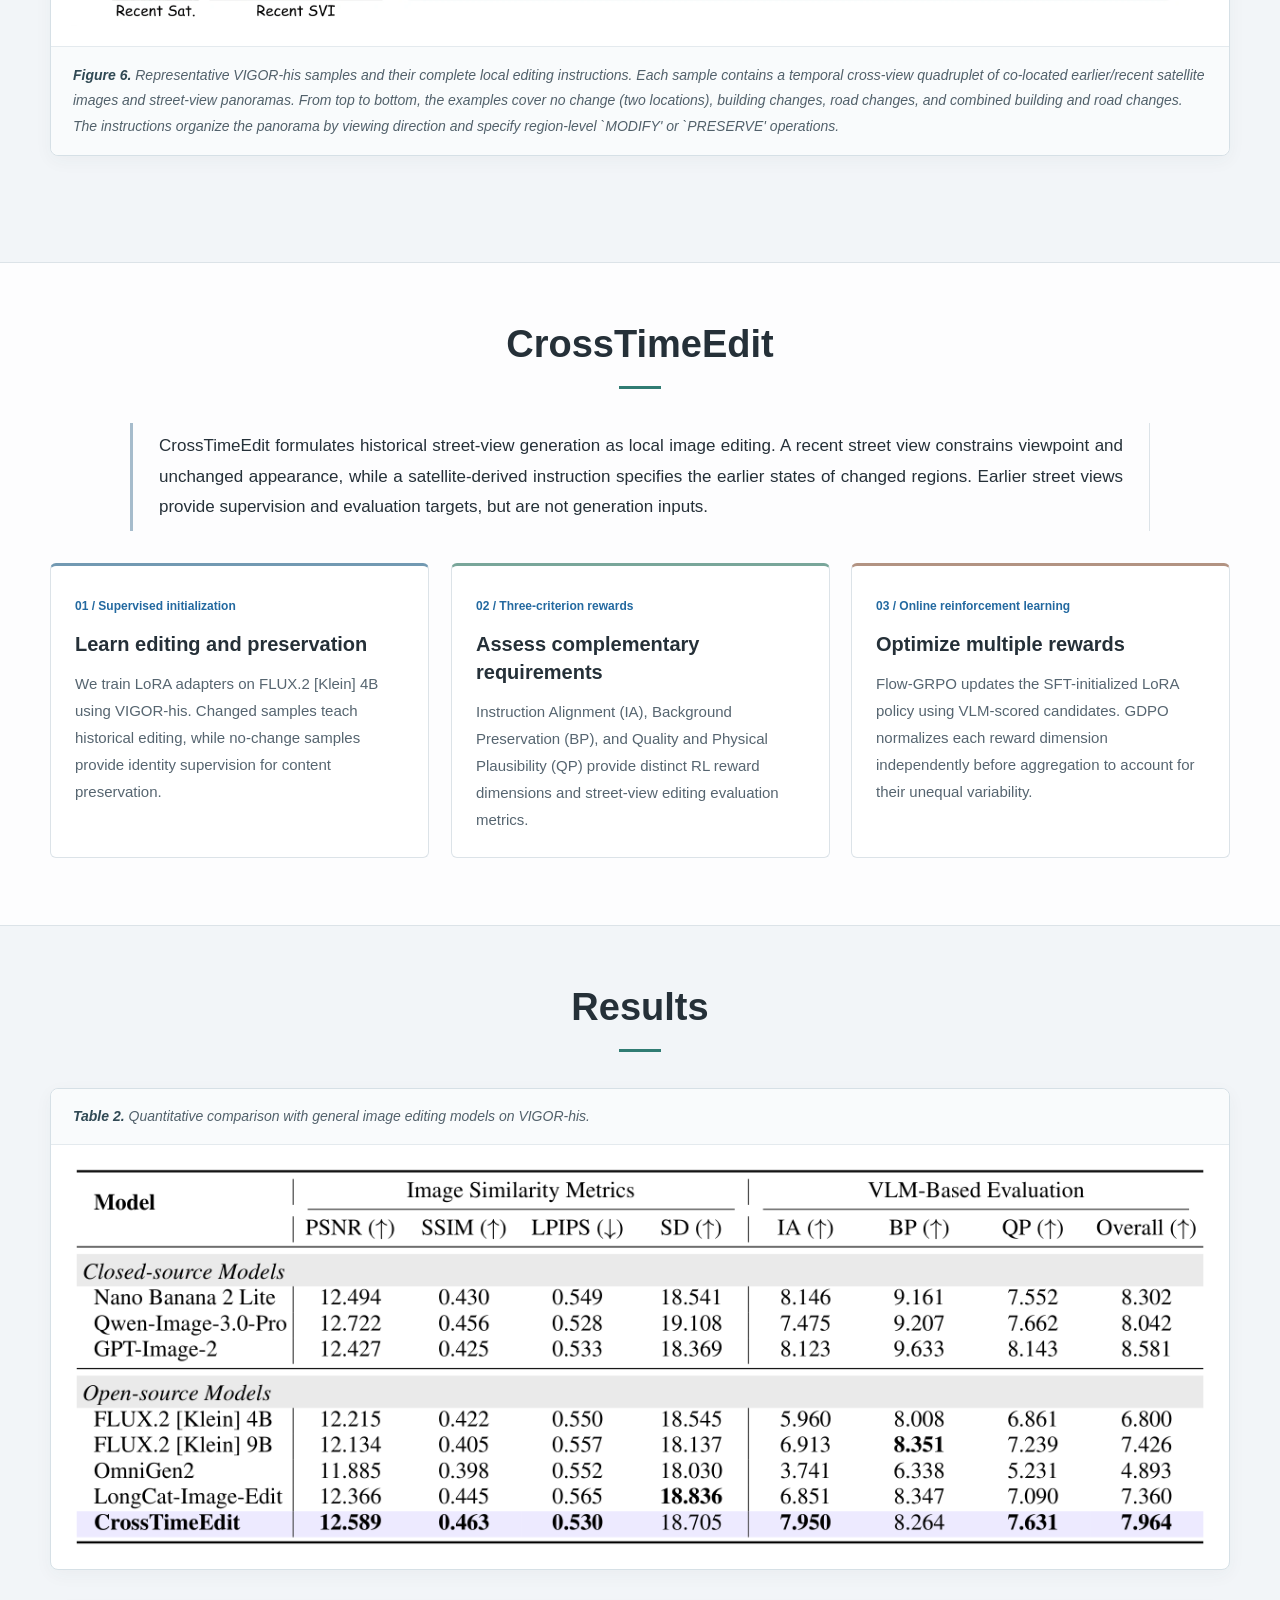
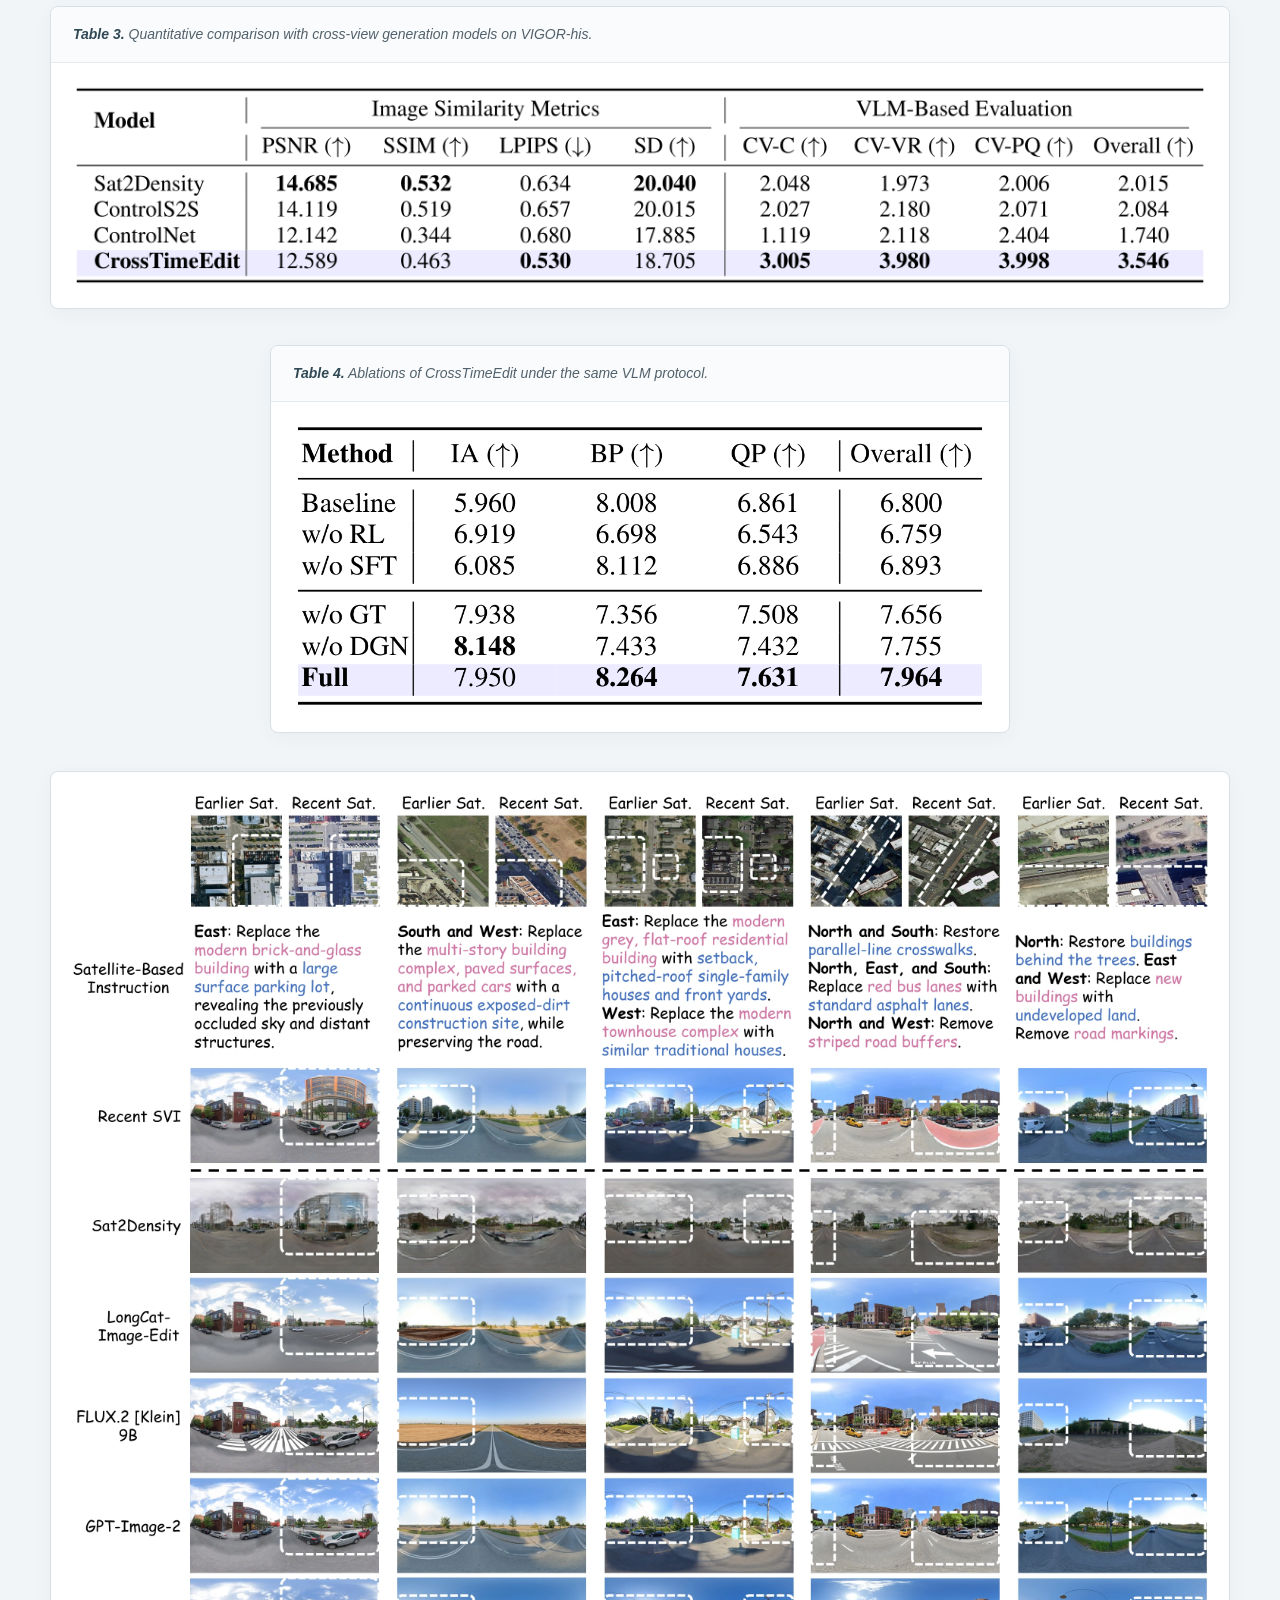
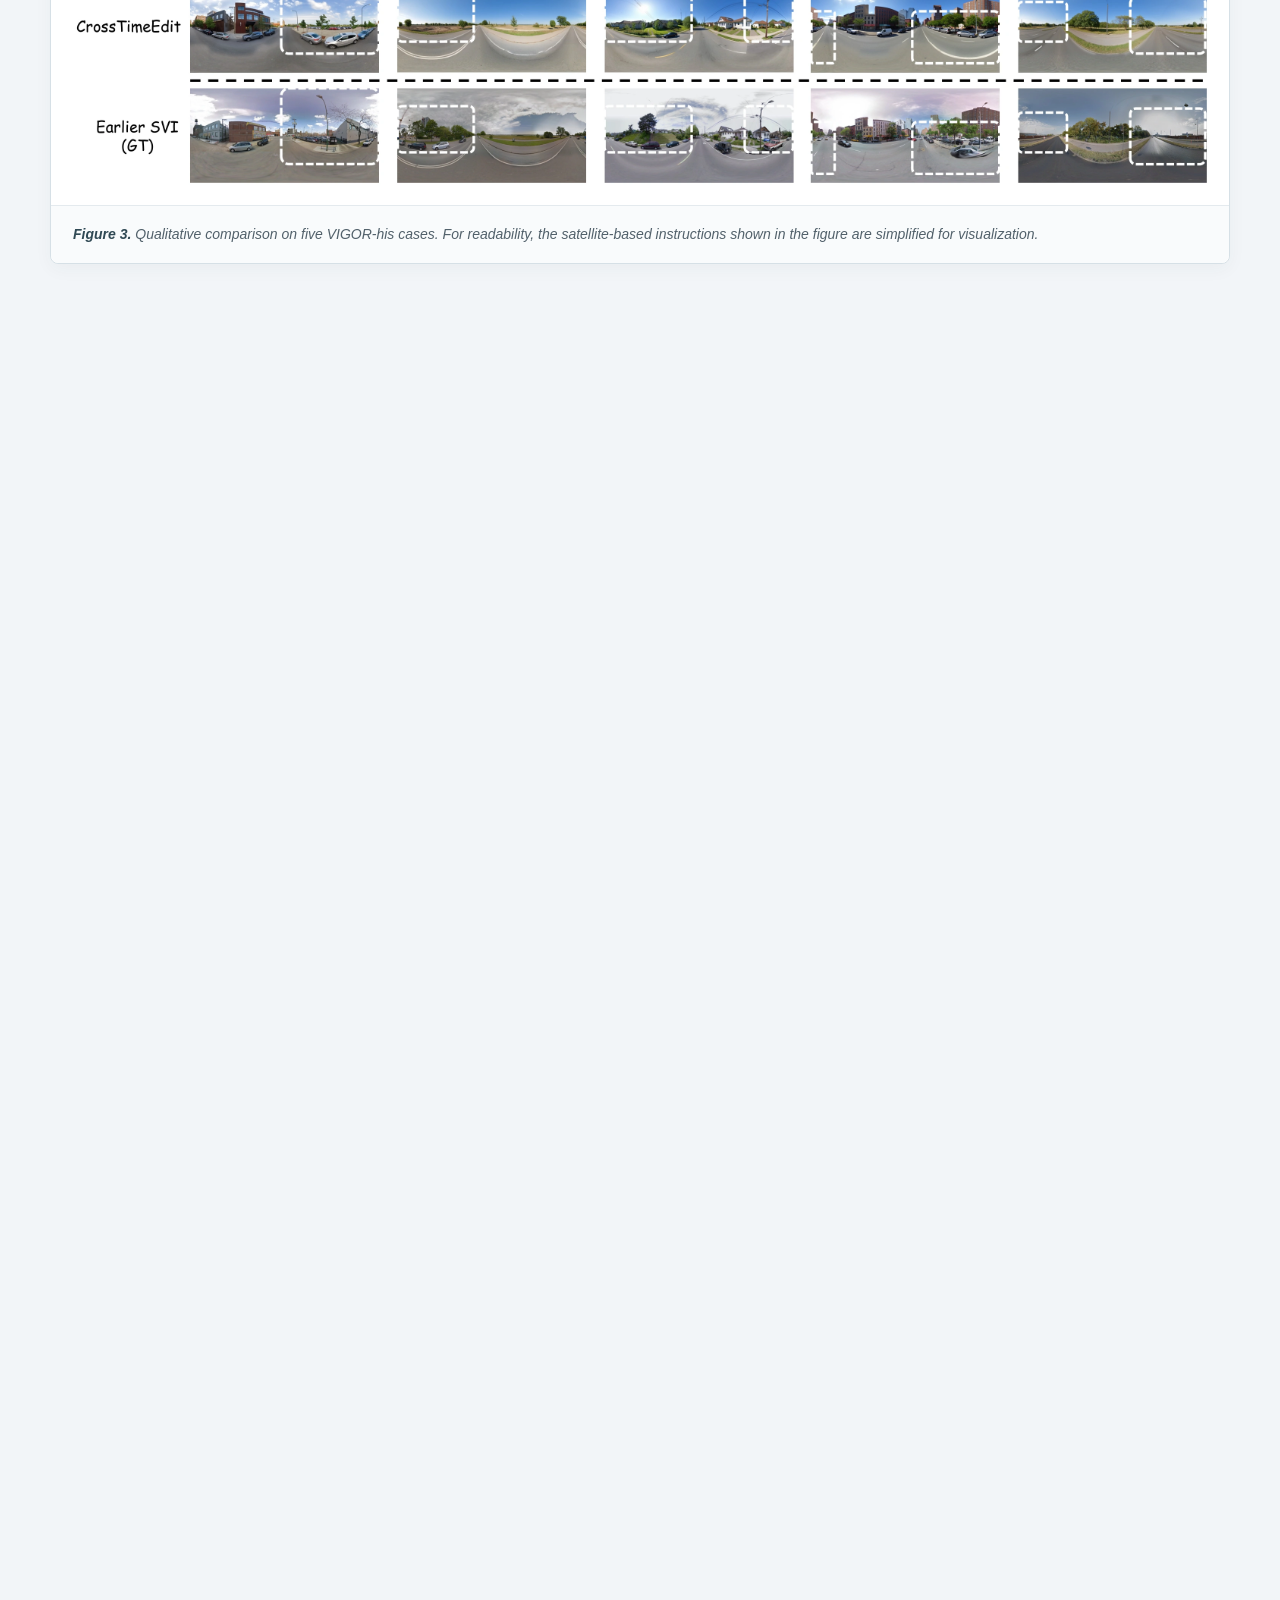
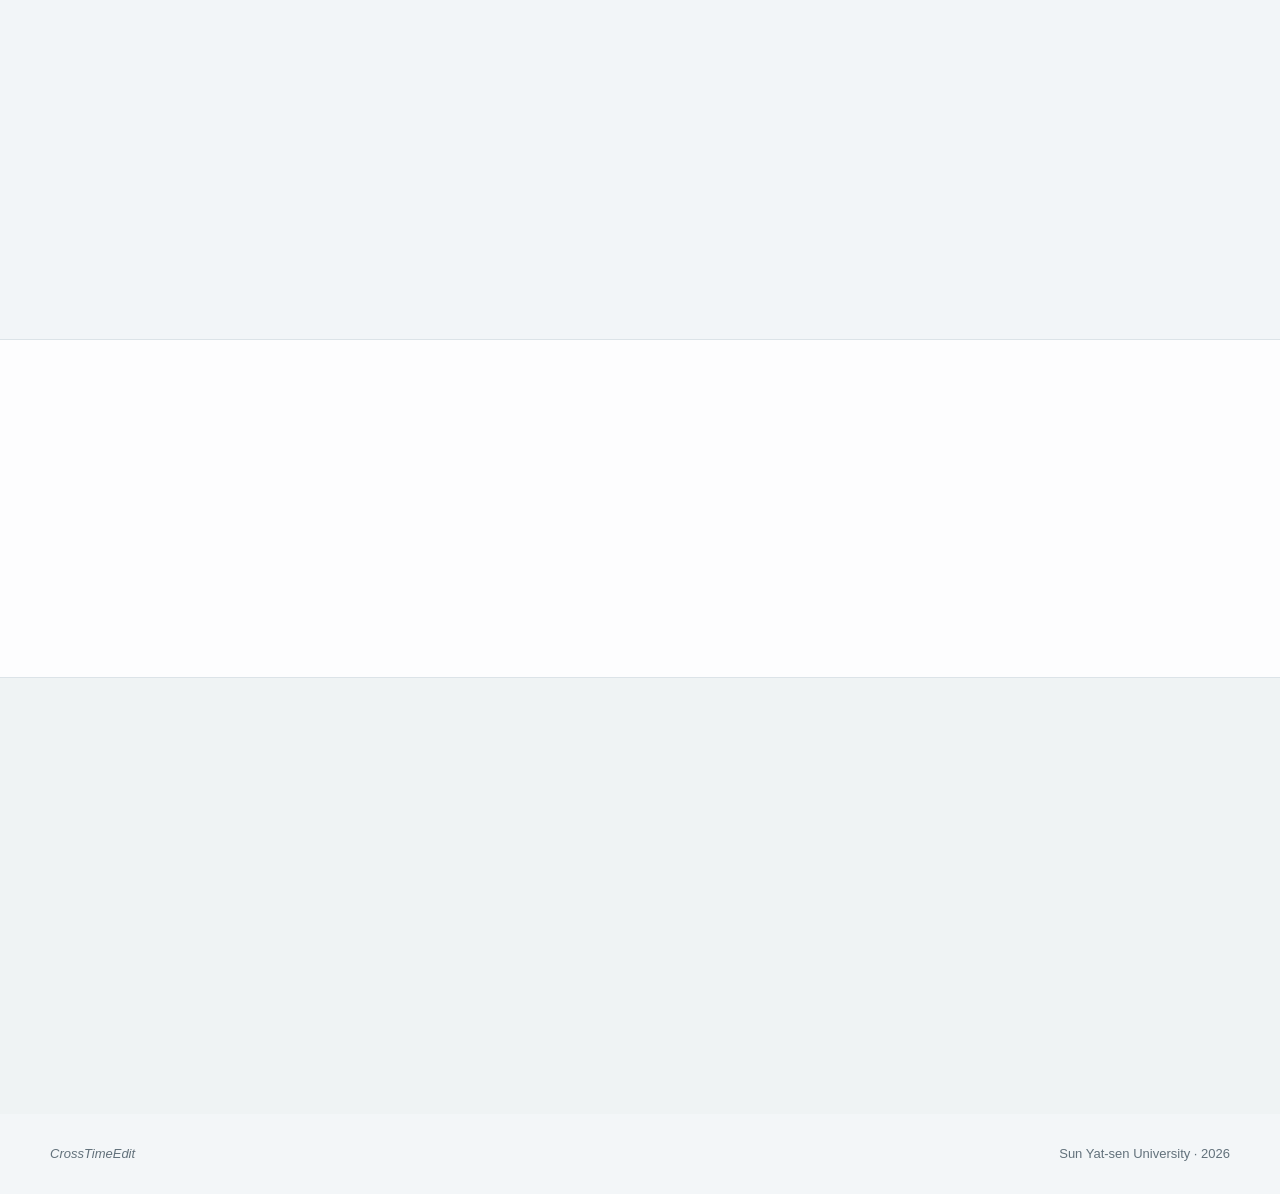
==== commit 70e74c0e: "Initial public release" ====
--- a/site/index.html
+++ b/site/index.html
@@ -5,7 +5,7 @@
 <meta name="viewport" content="width=device-width, initial-scale=1">
 <meta name="description" content="CrossTimeEdit and VIGOR-his: a decade-spanning cross-view dataset and reward-guided editing for historical street-view generation.">
 <title>CrossTimeEdit</title>
-<link rel="stylesheet" href="style.v4.css?v=20260928-title-glow">
+<link rel="stylesheet" href="style.v4.css?v=20260928-title-restored">
 <script src="reveal.js?v=20260928-reveal-natural-exit" defer></script>
 </head>
 <body>
--- a/site/style.v4.css
+++ b/site/style.v4.css
@@ -16,8 +16,8 @@
 nav a { color:var(--muted); }
 nav a:hover { color:var(--accent); }
 .hero { padding:60px 0 46px; text-align:center; }
-h1 { font-family:"Comic Sans MS","Comic Sans",cursive; font-size:72px; line-height:1.12; margin:0 0 24px; font-weight:700; }
-h1 em { color:#245577; font-style:normal; -webkit-text-stroke:3px #fff; paint-order:stroke fill; text-shadow:0 0 7px #24557780,0 0 16px #24557766,0 0 30px #2455774d; }
+h1 { font-size:72px; line-height:1.12; margin:0 0 24px; font-weight:800; }
+h1 em { color:#245577; }
 .subtitle { max-width:1010px; margin:0 auto 26px; font-size:29px; line-height:1.45; }
 .authors { margin:0 auto; max-width:1030px; font-size:18px; line-height:1.9; }
 .authors span { display:inline-block; margin:0 8px; white-space:nowrap; }
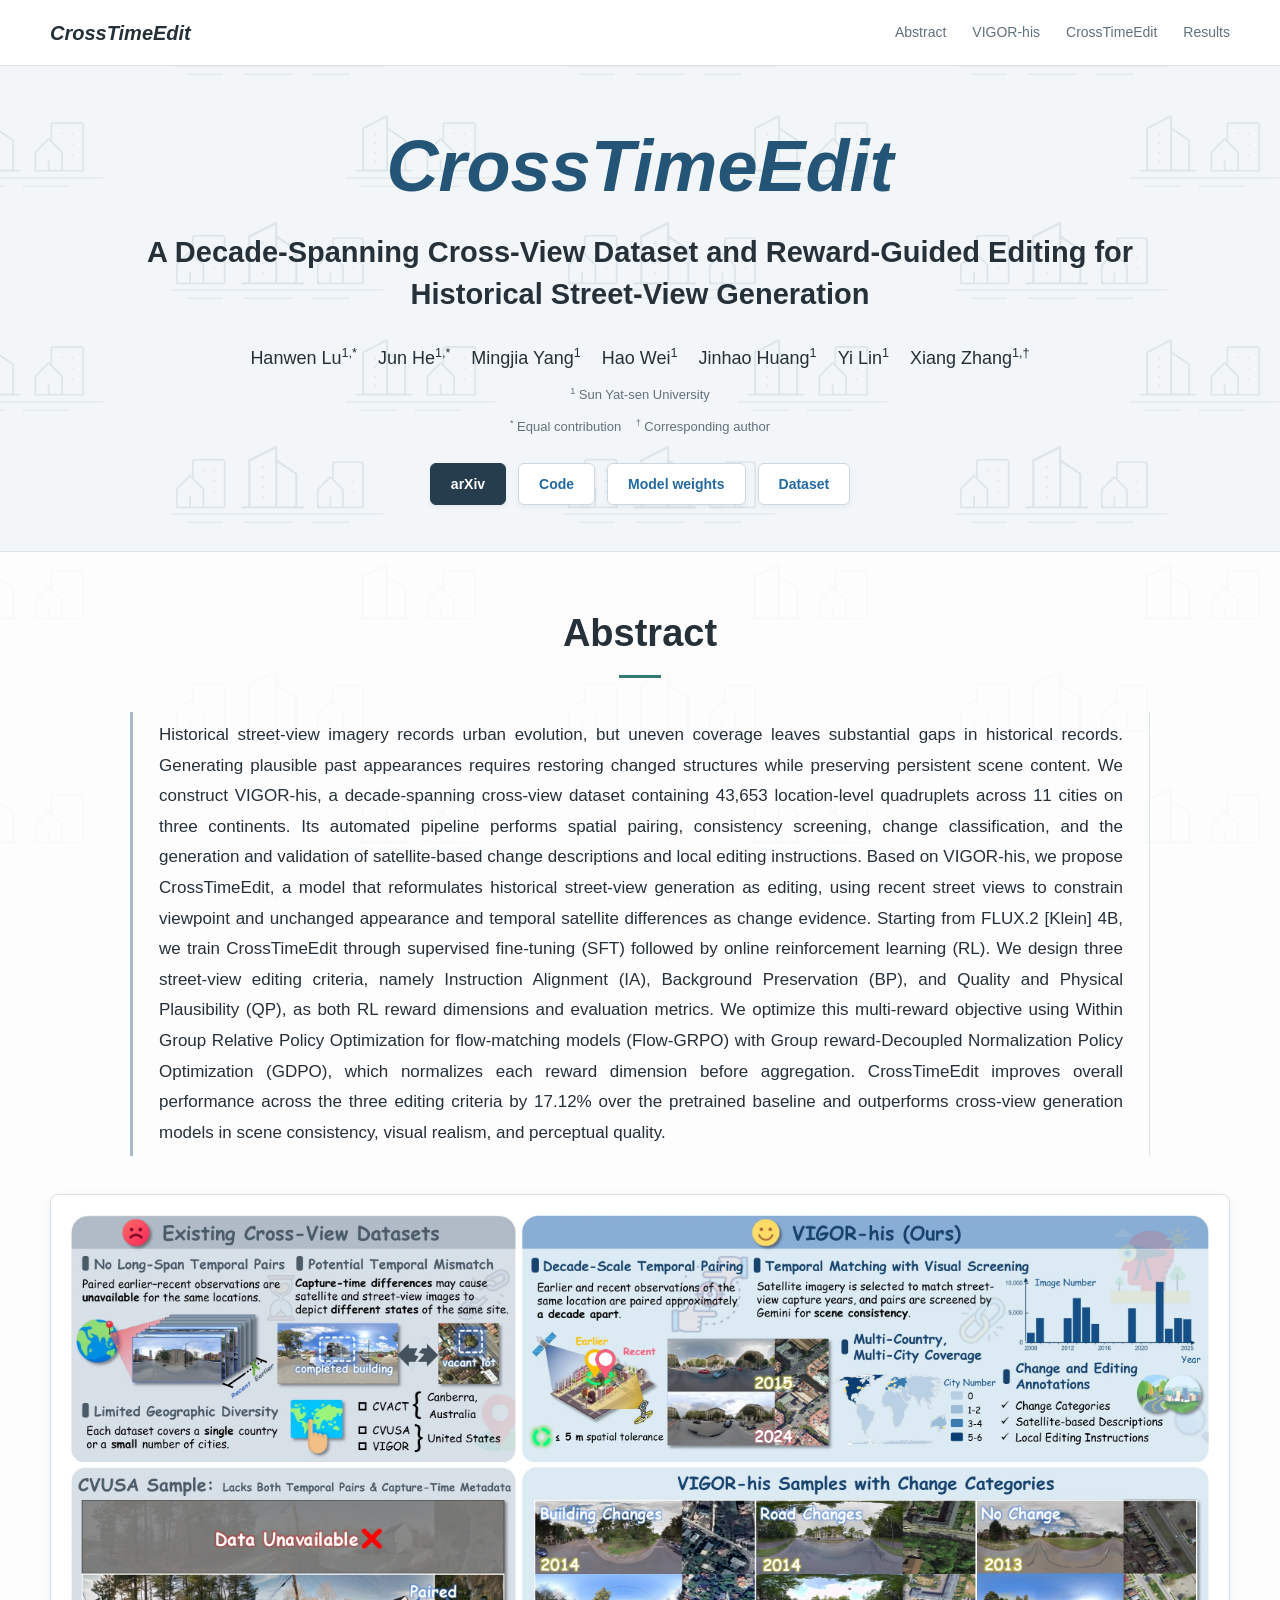
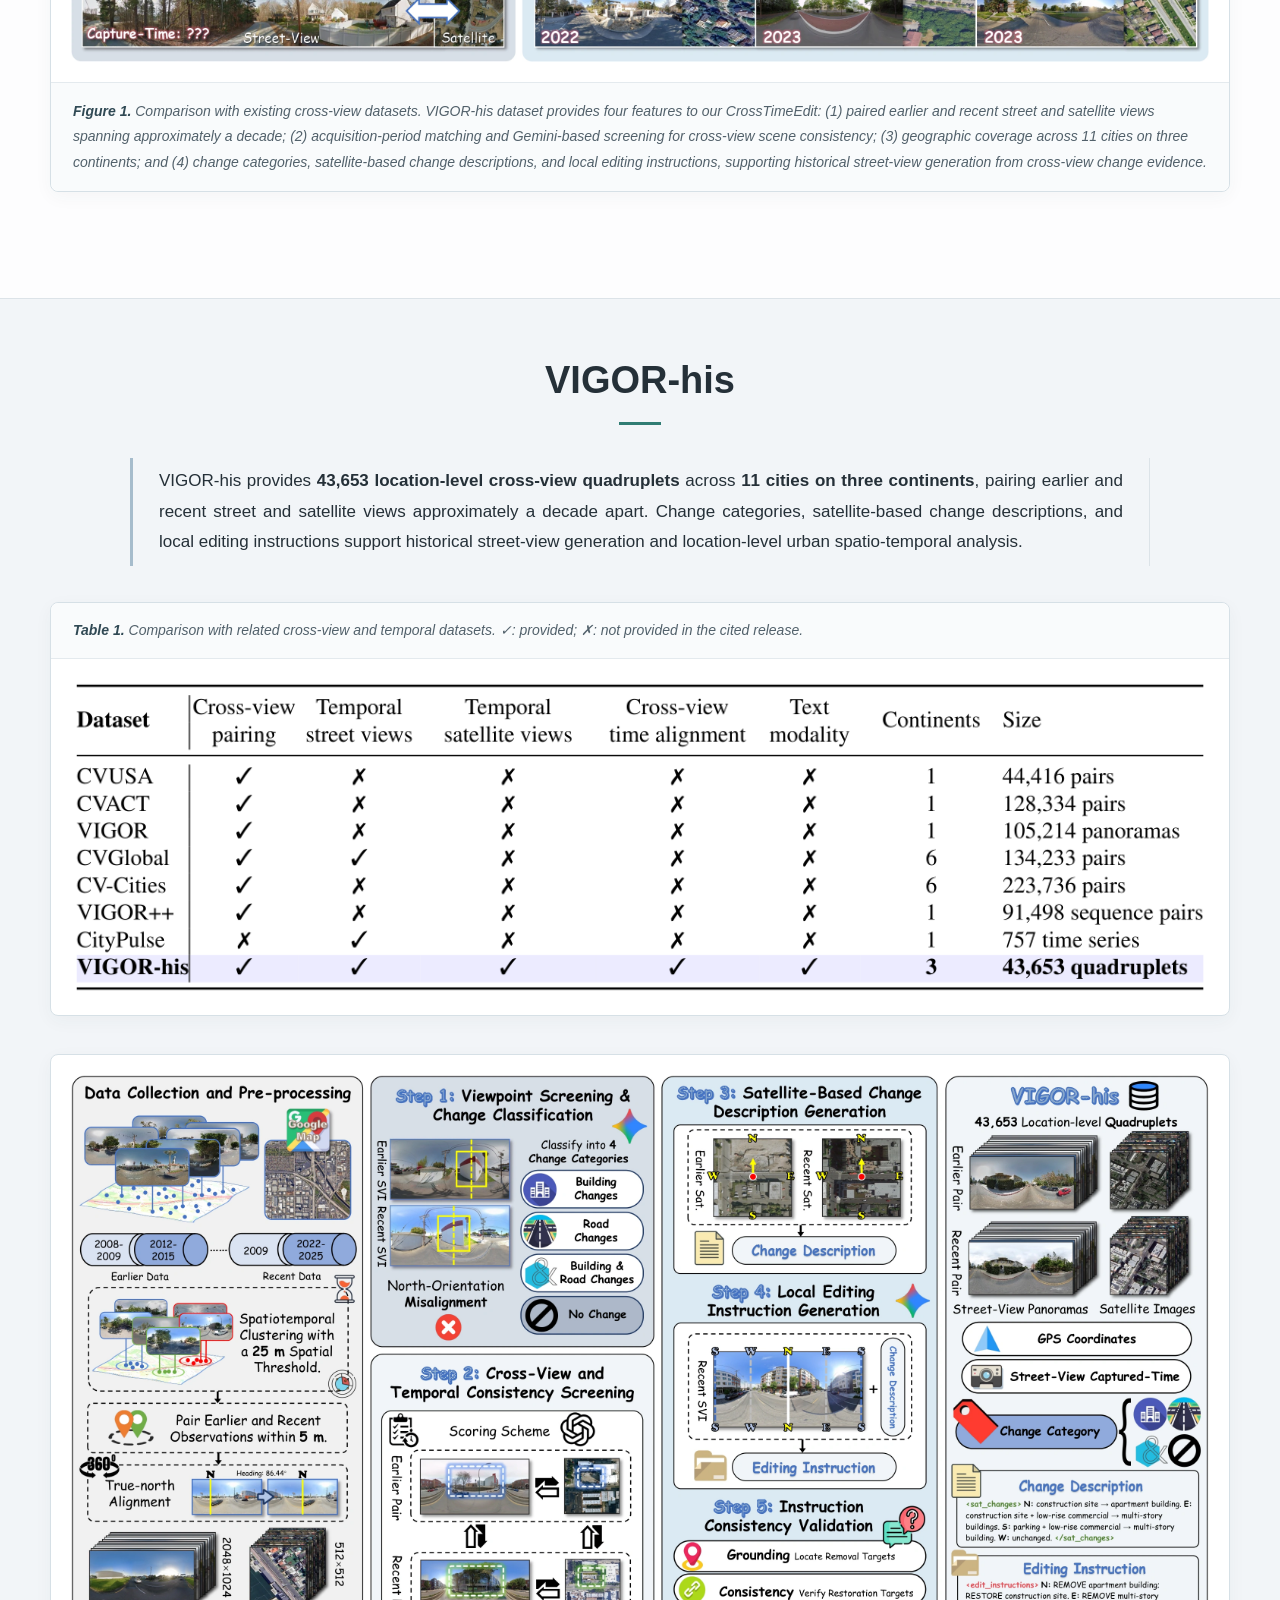
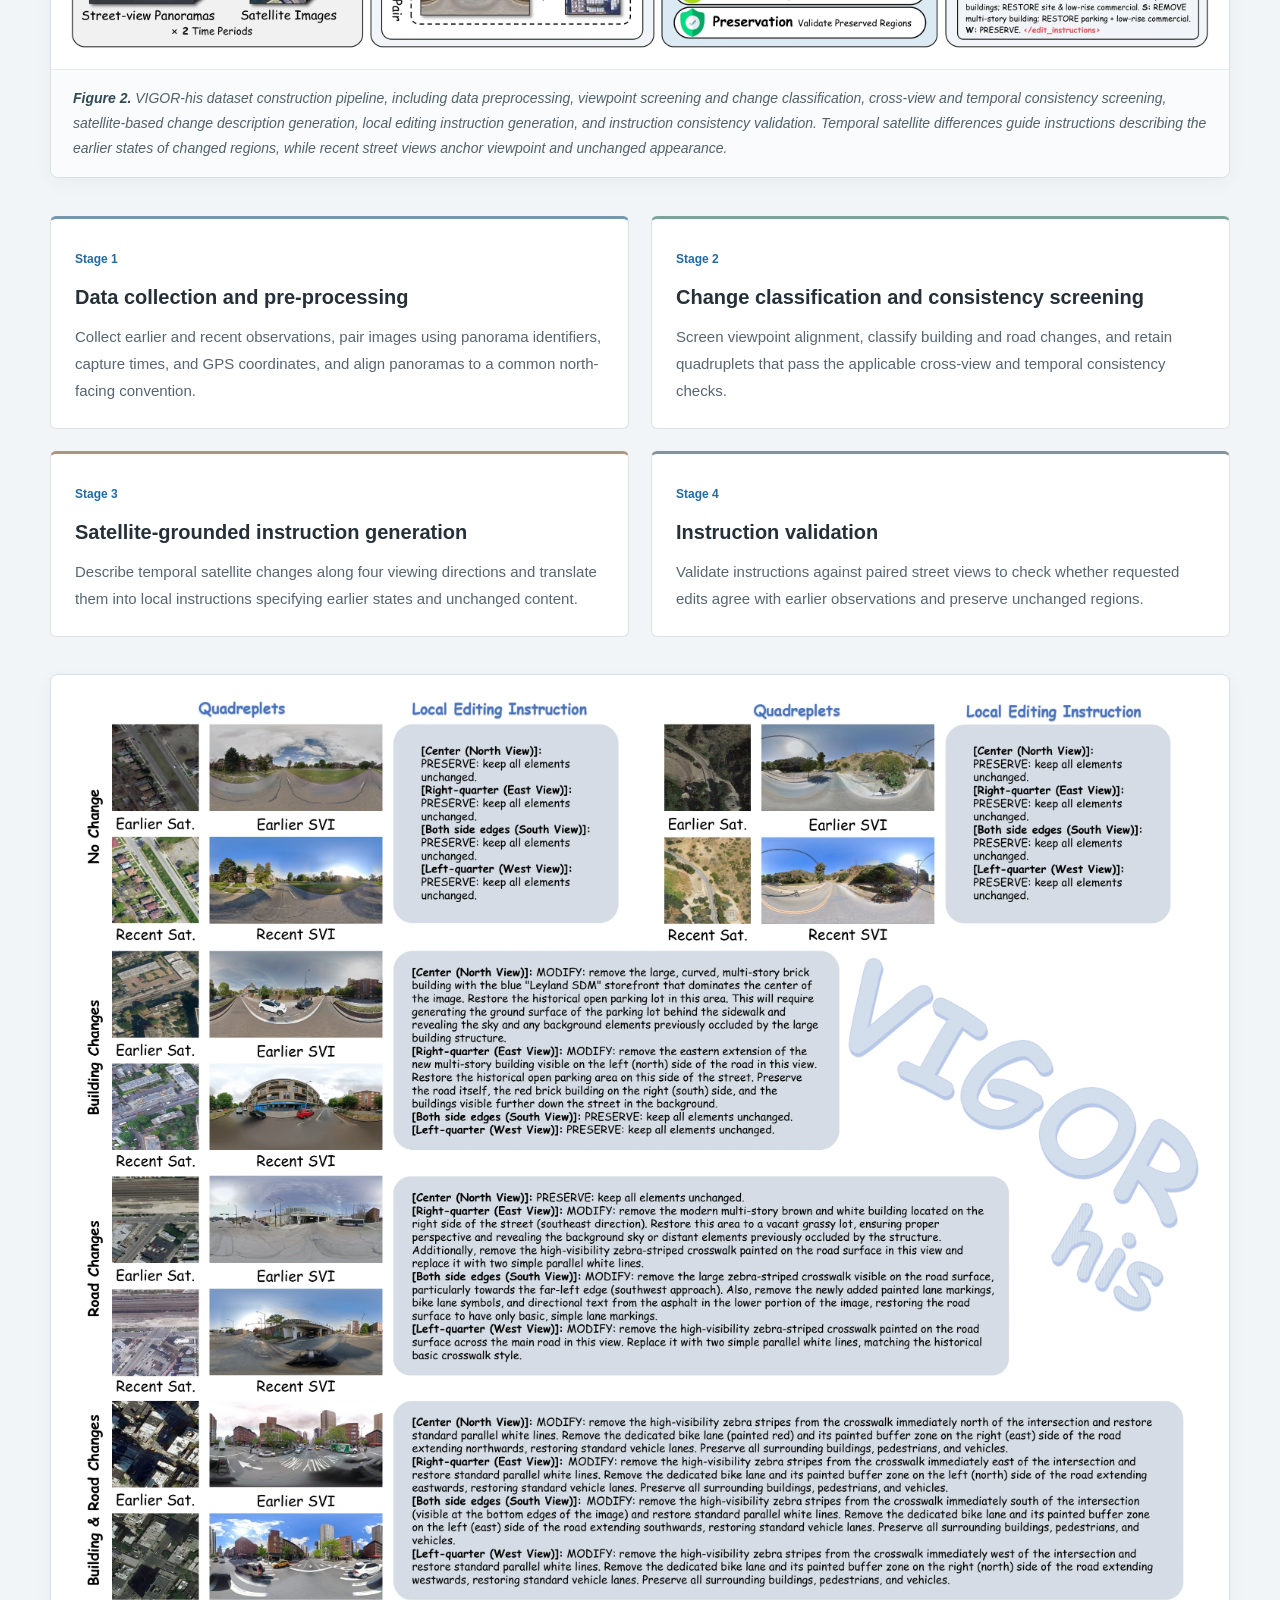
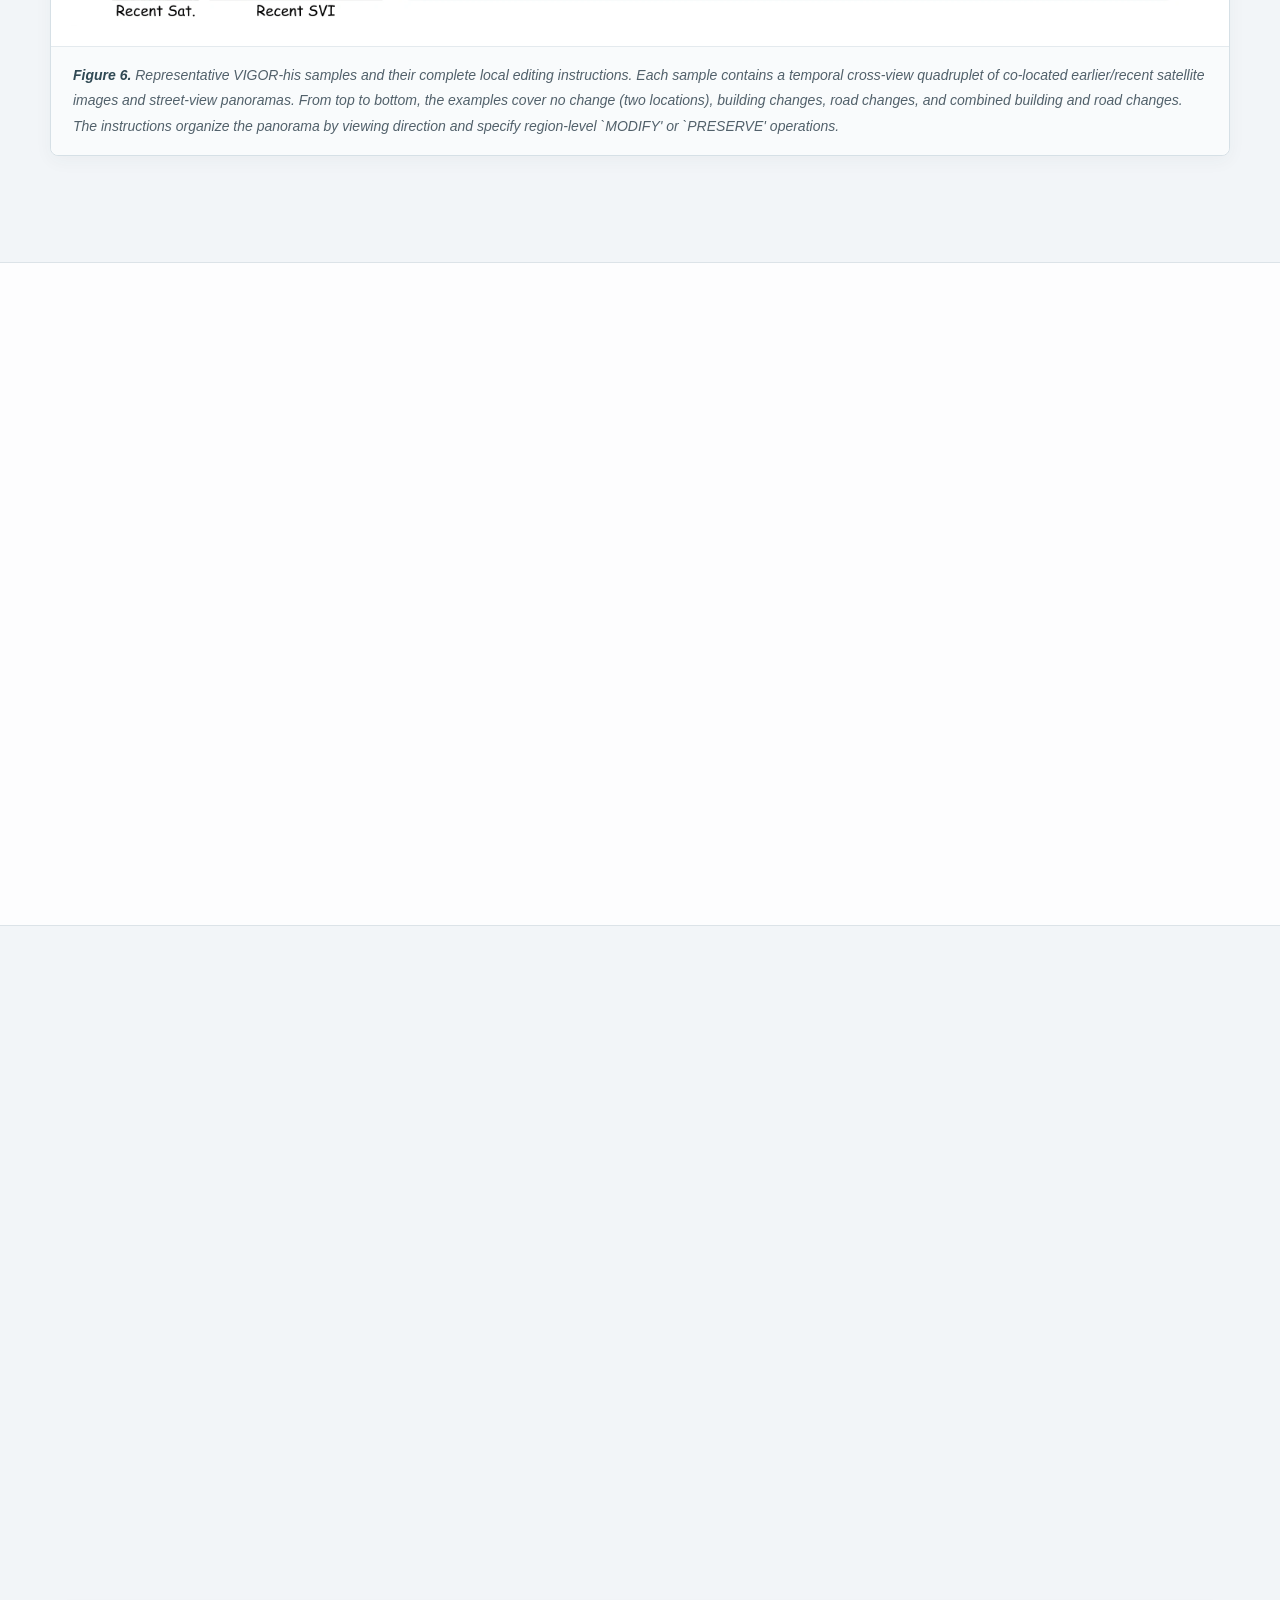
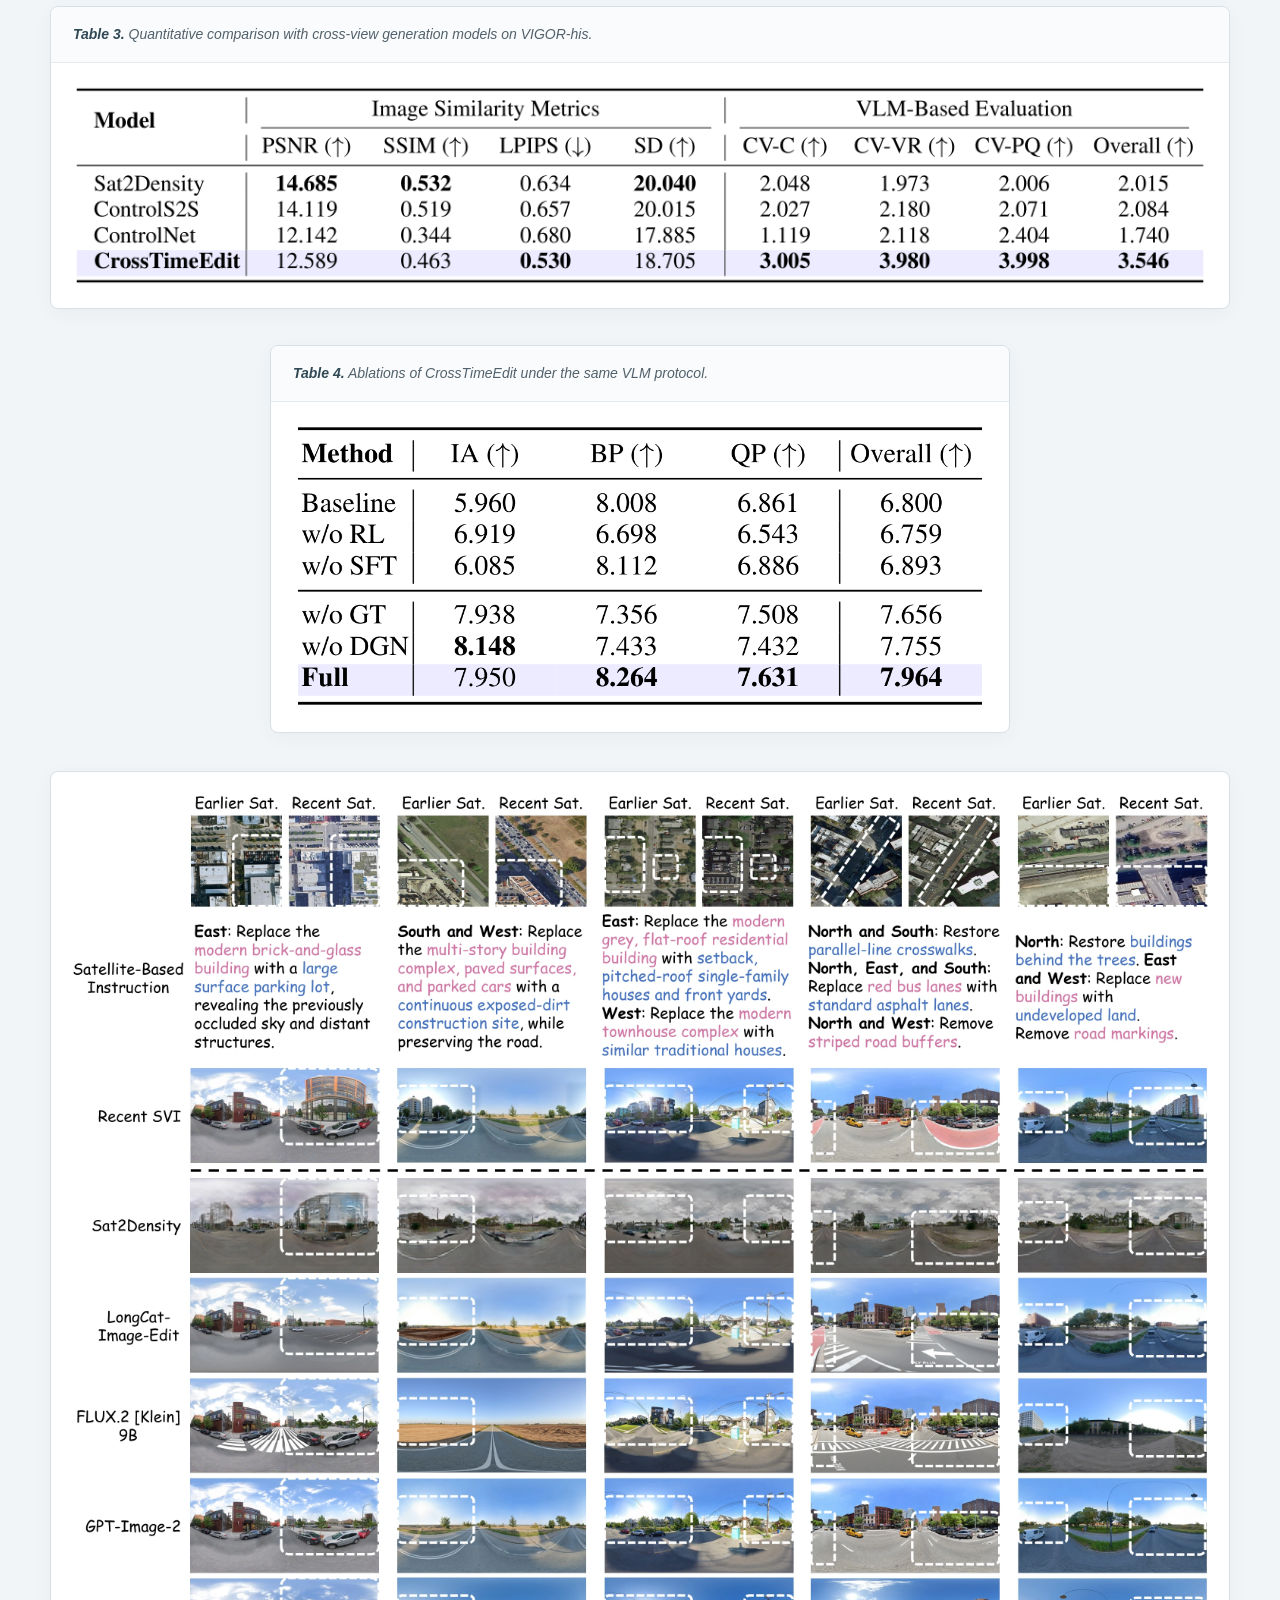
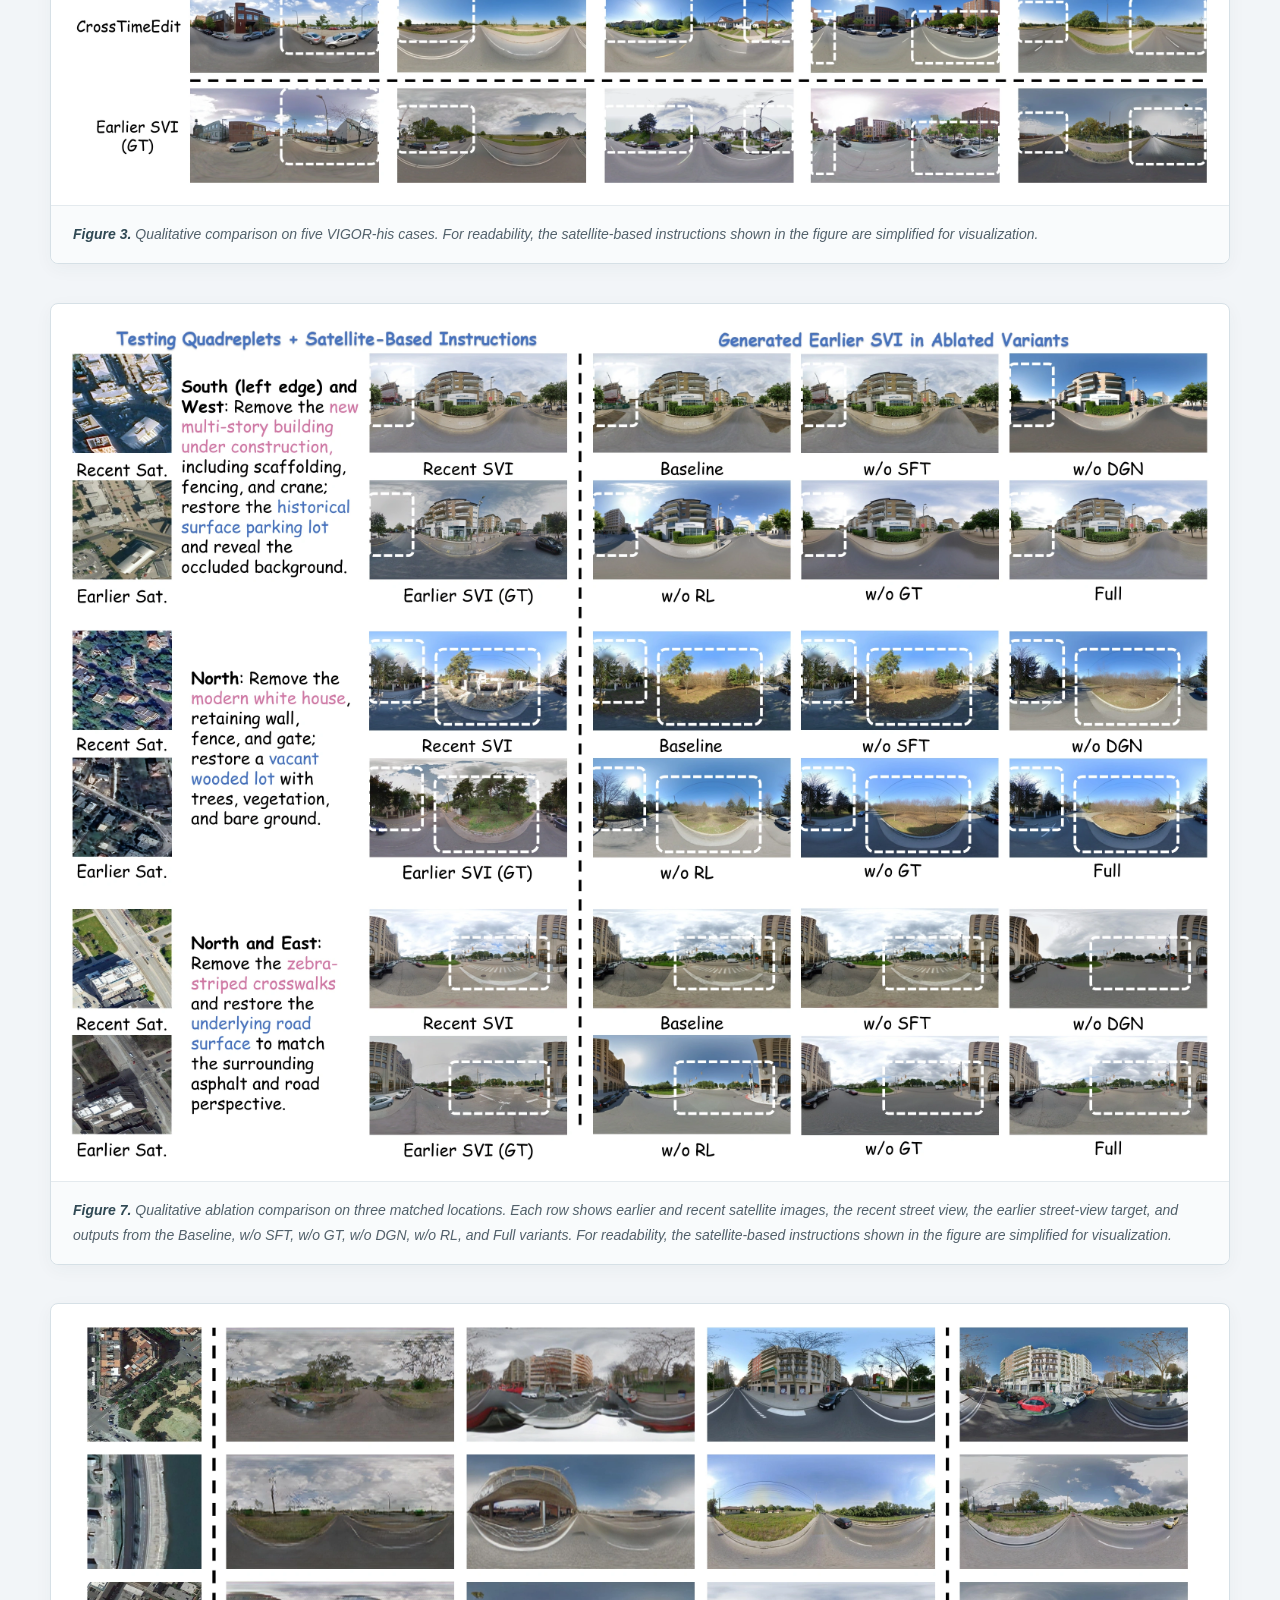
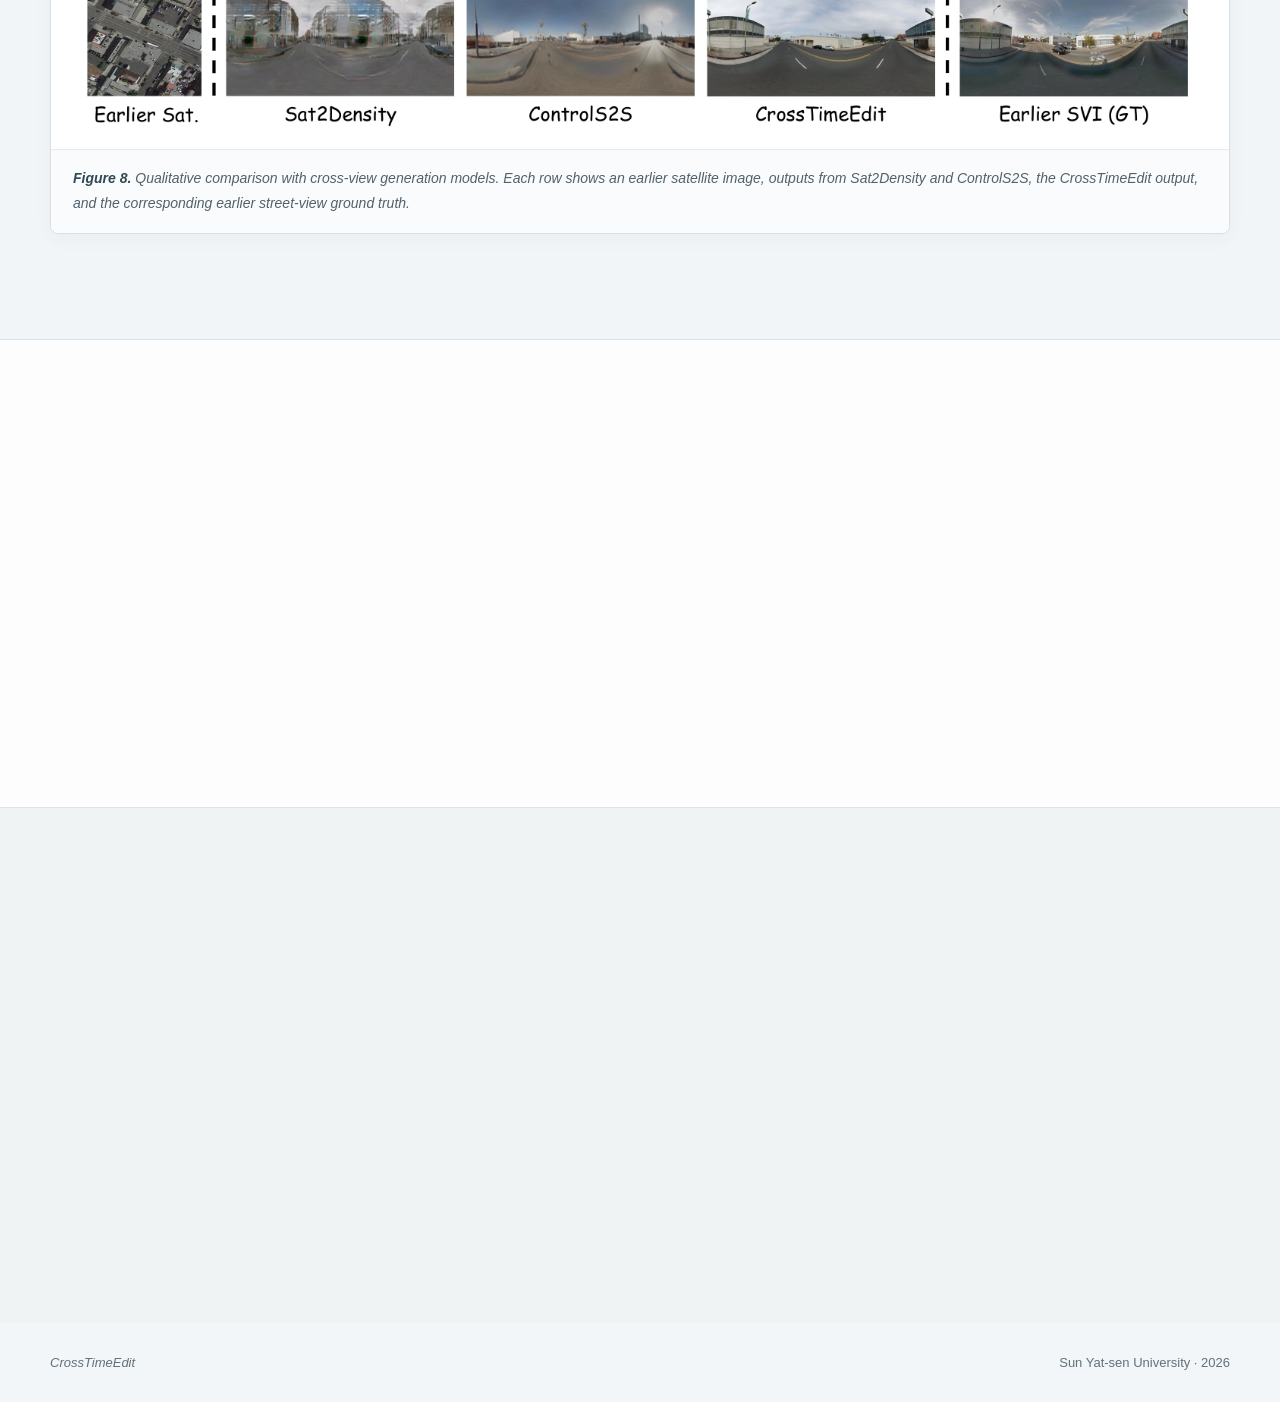
==== commit ef257500: "Add arXiv publication metadata" ====
--- a/site/index.html
+++ b/site/index.html
@@ -17,7 +17,7 @@
 <p class="subtitle"><strong>A Decade-Spanning Cross-View Dataset and Reward-Guided Editing for Historical Street-View Generation</strong></p>
 <p class="authors"><span>Hanwen Lu<sup>1,*</sup></span> <span>Jun He<sup>1,*</sup></span> <span>Mingjia Yang<sup>1</sup></span> <span>Hao Wei<sup>1</sup></span> <span>Jinhao Huang<sup>1</sup></span> <span>Yi Lin<sup>1</sup></span> <span>Xiang Zhang<sup>1,†</sup></span></p>
 <p class="affiliation notes"><sup>1</sup> Sun Yat-sen University</p><p class="notes"><sup>*</sup> Equal contribution &nbsp;&nbsp; <sup>†</sup> Corresponding author</p>
-<div class="actions"><span class="button unavailable" aria-disabled="true">arXiv (coming soon)</span><a class="button primary" href="https://github.com/LuHanwen67/CrossTimeEdit-release">Code</a><a class="button" href="https://huggingface.co/LuHanwen/CrossTimeEdit-LoRA">Model weights</a><a class="button" href="https://huggingface.co/datasets/LuHanwen/VIGOR-his-metadata">Dataset</a></div>
+<div class="actions"><a class="button primary" href="https://arxiv.org/abs/2609.36616">arXiv</a><a class="button" href="https://github.com/LuHanwen67/CrossTimeEdit-release">Code</a><a class="button" href="https://huggingface.co/LuHanwen/CrossTimeEdit-LoRA">Model weights</a><a class="button" href="https://huggingface.co/datasets/LuHanwen/VIGOR-his-metadata">Dataset</a></div>
 </section>
 <section class="section wrap" id="abstract"><h2>Abstract</h2><div class="prose"><p>Historical street-view imagery records urban evolution, but uneven coverage leaves substantial gaps in historical records. Generating plausible past appearances requires restoring changed structures while preserving persistent scene content. We construct VIGOR-his, a decade-spanning cross-view dataset containing 43,653 location-level quadruplets across 11 cities on three continents. Its automated pipeline performs spatial pairing, consistency screening, change classification, and the generation and validation of satellite-based change descriptions and local editing instructions. Based on VIGOR-his, we propose CrossTimeEdit, a model that reformulates historical street-view generation as editing, using recent street views to constrain viewpoint and unchanged appearance and temporal satellite differences as change evidence. Starting from FLUX.2 [Klein] 4B, we train CrossTimeEdit through supervised fine-tuning (SFT) followed by online reinforcement learning (RL). We design three street-view editing criteria, namely Instruction Alignment (IA), Background Preservation (BP), and Quality and Physical Plausibility (QP), as both RL reward dimensions and evaluation metrics. We optimize this multi-reward objective using Within Group Relative Policy Optimization for flow-matching models (Flow-GRPO) with Group reward-Decoupled Normalization Policy Optimization (GDPO), which normalizes each reward dimension before aggregation. CrossTimeEdit improves overall performance across the three editing criteria by 17.12% over the pretrained baseline and outperforms cross-view generation models in scene consistency, visual realism, and perceptual quality.</p></div><figure id="figure-1"><a href="assets/figure1.webp" target="_blank" rel="noopener" aria-label="Open Figure 1 at full resolution"><img width="3000" height="1179" src="assets/figure1.webp" alt="Comparison with existing cross-view datasets. VIGOR-his dataset provides four features to our CrossTimeEdit: (1) paired earlier and recent street and satellite views spanning approximately a decade; (2) acquisition-period matching and Gemini-based screening for cross-view scene consistency; (3) geographic coverage across 11 cities on three continents; and (4) change categories, satellite-based change descriptions, and local editing instructions, supporting historical street-view generation from cross-view change evidence." fetchpriority="high"></a><figcaption><em><strong>Figure 1.</strong> Comparison with existing cross-view datasets. VIGOR-his dataset provides four features to our CrossTimeEdit: (1) paired earlier and recent street and satellite views spanning approximately a decade; (2) acquisition-period matching and Gemini-based screening for cross-view scene consistency; (3) geographic coverage across 11 cities on three continents; and (4) change categories, satellite-based change descriptions, and local editing instructions, supporting historical street-view generation from cross-view change evidence.</em></figcaption></figure></section>
 <section class="section wrap" id="dataset"><h2>VIGOR-his</h2>
@@ -43,12 +43,15 @@
 <figure id="figure-7"><a href="assets/figure7.webp" target="_blank" rel="noopener" aria-label="Open Figure 7 at full resolution"><img width="3000" height="2206" src="assets/figure7.webp" alt="Qualitative ablation comparison on three matched locations. Each row shows earlier and recent satellite images, the recent street view, the earlier street-view target, and outputs from the Baseline, w/o SFT, w/o GT, w/o DGN, w/o RL, and Full variants. For readability, the satellite-based instructions shown in the figure are simplified for visualization." loading="lazy"></a><figcaption><em><strong>Figure 7.</strong> Qualitative ablation comparison on three matched locations. Each row shows earlier and recent satellite images, the recent street view, the earlier street-view target, and outputs from the Baseline, w/o SFT, w/o GT, w/o DGN, w/o RL, and Full variants. For readability, the satellite-based instructions shown in the figure are simplified for visualization.</em></figcaption></figure>
 <figure id="figure-8"><a href="assets/figure8.webp" target="_blank" rel="noopener" aria-label="Open Figure 8 at full resolution"><img width="3000" height="1068" src="assets/figure8.webp" alt="Qualitative comparison with cross-view generation models. Each row shows an earlier satellite image, outputs from Sat2Density and ControlS2S, the CrossTimeEdit output, and the corresponding earlier street-view ground truth." loading="lazy"></a><figcaption><em><strong>Figure 8.</strong> Qualitative comparison with cross-view generation models. Each row shows an earlier satellite image, outputs from Sat2Density and ControlS2S, the CrossTimeEdit output, and the corresponding earlier street-view ground truth.</em></figcaption></figure>
 </section>
-<section class="section wrap" id="resources"><h2>Resources</h2><div class="resources"><a href="https://github.com/LuHanwen67/CrossTimeEdit-release"><strong>Code</strong><span>GitHub release</span></a><a href="https://huggingface.co/LuHanwen/CrossTimeEdit-LoRA"><strong>Model weights</strong><span>Hugging Face</span></a><a href="https://huggingface.co/datasets/LuHanwen/VIGOR-his-metadata"><strong>VIGOR-his metadata</strong><span>Hugging Face</span></a></div></section>
+<section class="section wrap" id="resources"><h2>Resources</h2><div class="resources"><a href="https://arxiv.org/abs/2609.36616"><strong>Paper</strong><span>arXiv:2609.36616</span></a><a href="https://github.com/LuHanwen67/CrossTimeEdit-release"><strong>Code</strong><span>GitHub release</span></a><a href="https://huggingface.co/LuHanwen/CrossTimeEdit-LoRA"><strong>Model weights</strong><span>Hugging Face</span></a><a href="https://huggingface.co/datasets/LuHanwen/VIGOR-his-metadata"><strong>VIGOR-his metadata</strong><span>Hugging Face</span></a></div></section>
 <section class="section wrap" id="citation"><h2>Citation</h2><pre><code>@misc{lu2026crosstimeedit,
   title  = {CrossTimeEdit: A Decade-Spanning Cross-View Dataset and Reward-Guided Editing for Historical Street-View Generation},
   author = {Lu, Hanwen and He, Jun and Yang, Mingjia and Wei, Hao and Huang, Jinhao and Lin, Yi and Zhang, Xiang},
   year   = {2026},
-  note   = {arXiv preprint}
+  eprint = {2609.36616},
+  archivePrefix = {arXiv},
+  primaryClass = {cs.CV},
+  url    = {https://arxiv.org/abs/2609.36616}
 }</code></pre></section>
 </main><footer class="wrap"><em>CrossTimeEdit</em><span>Sun Yat-sen University · 2026</span></footer>
 </body>
